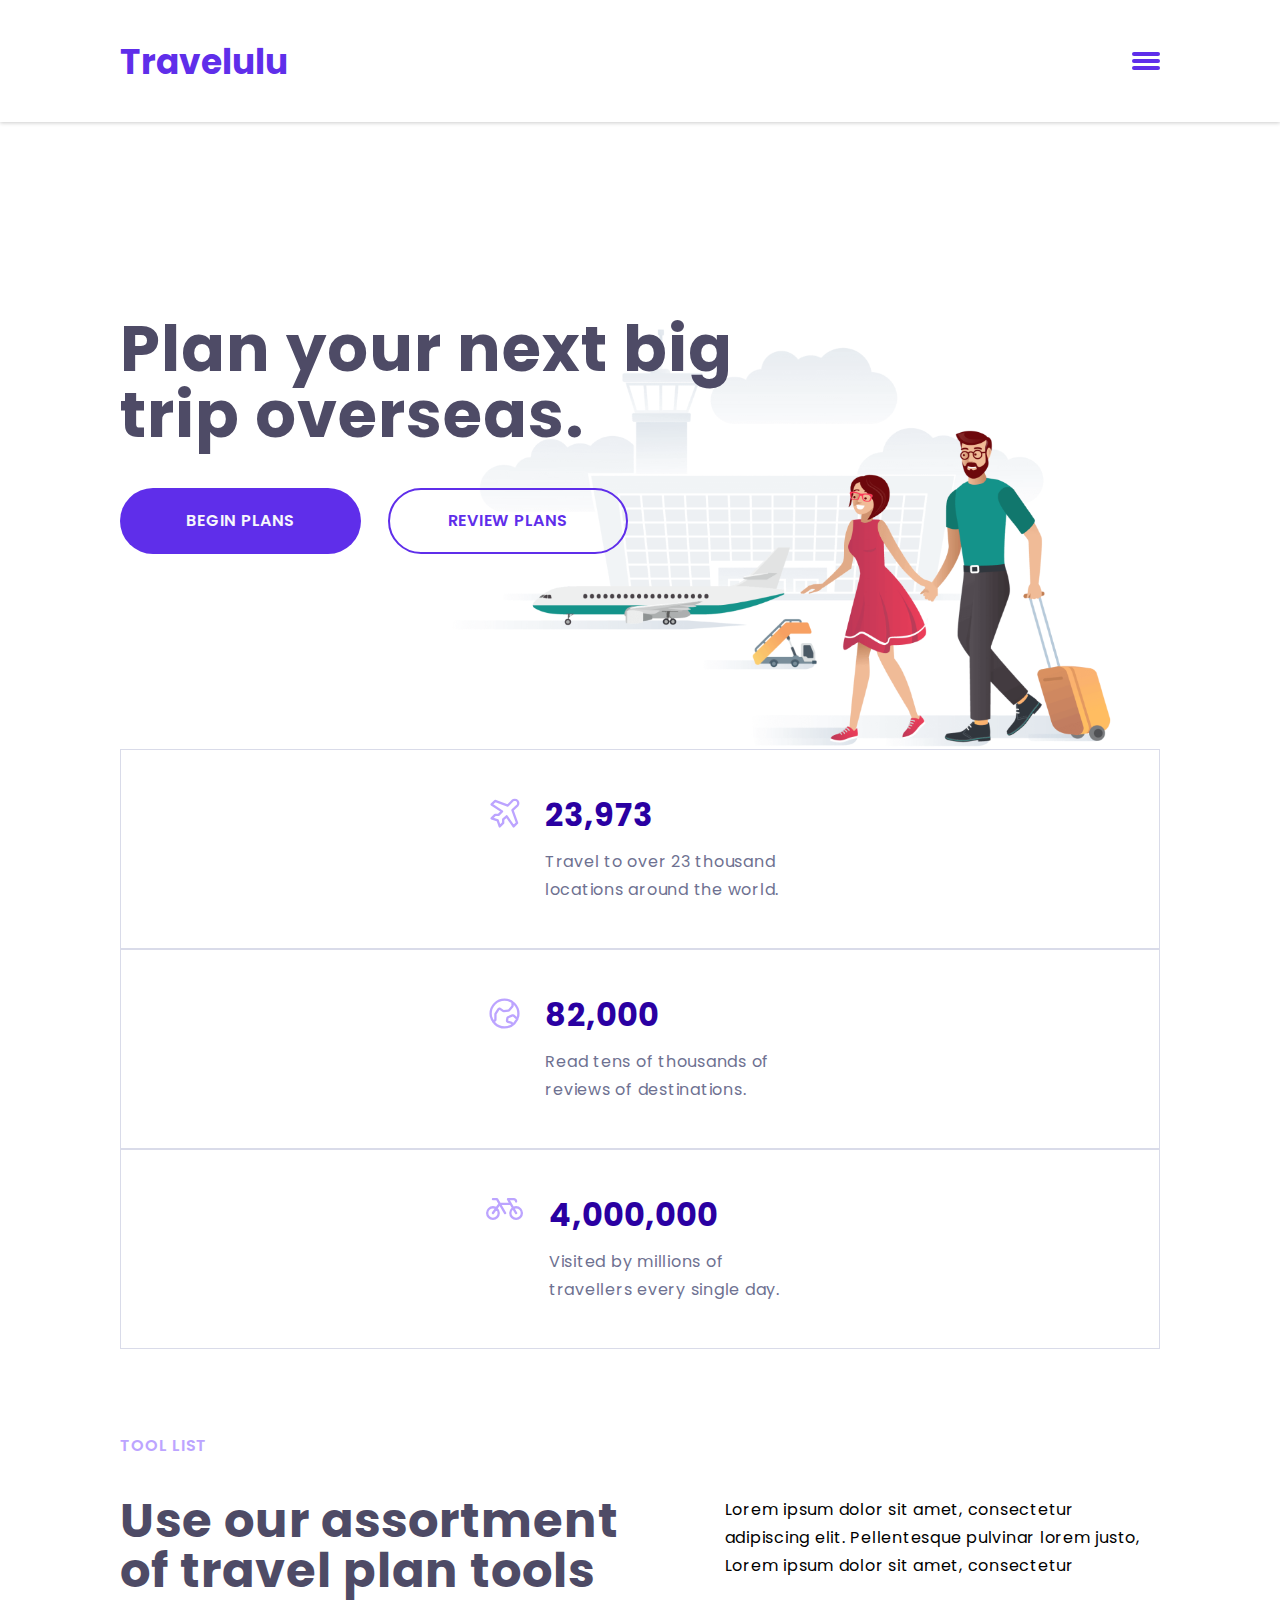
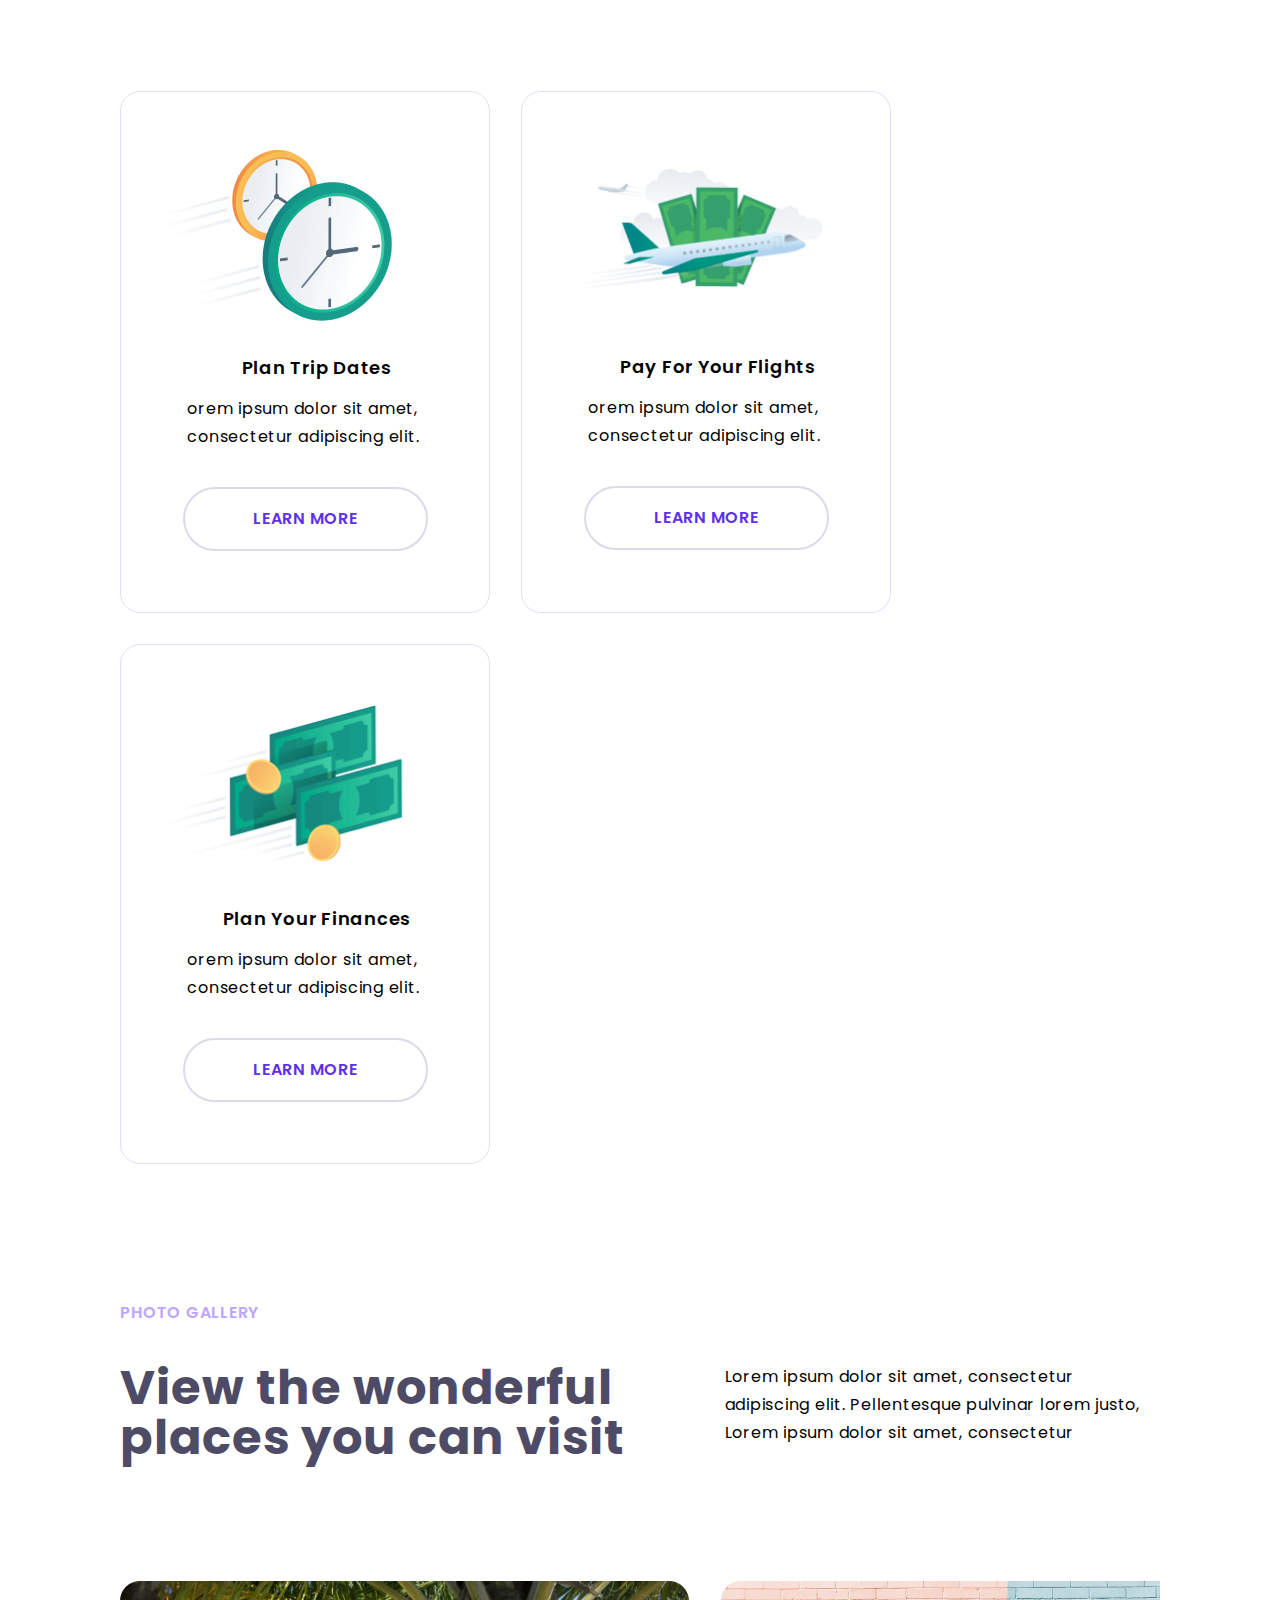
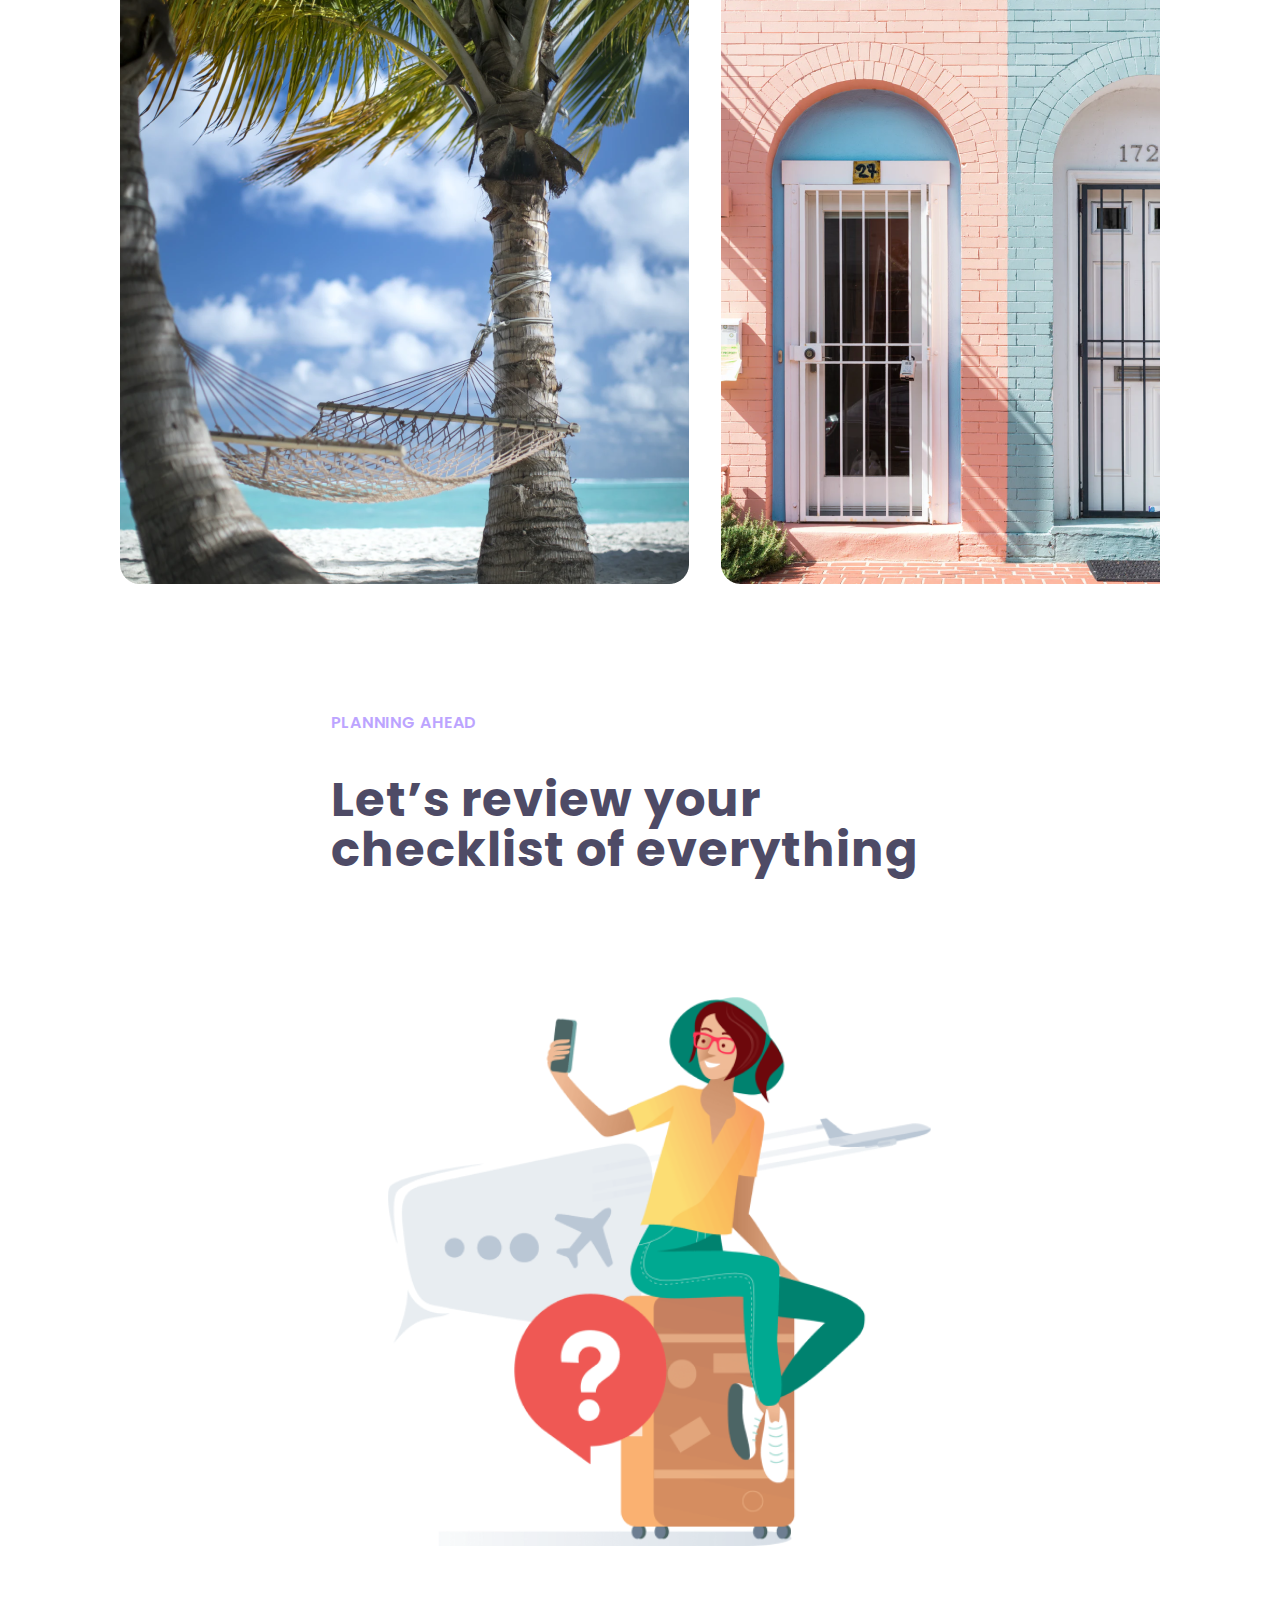
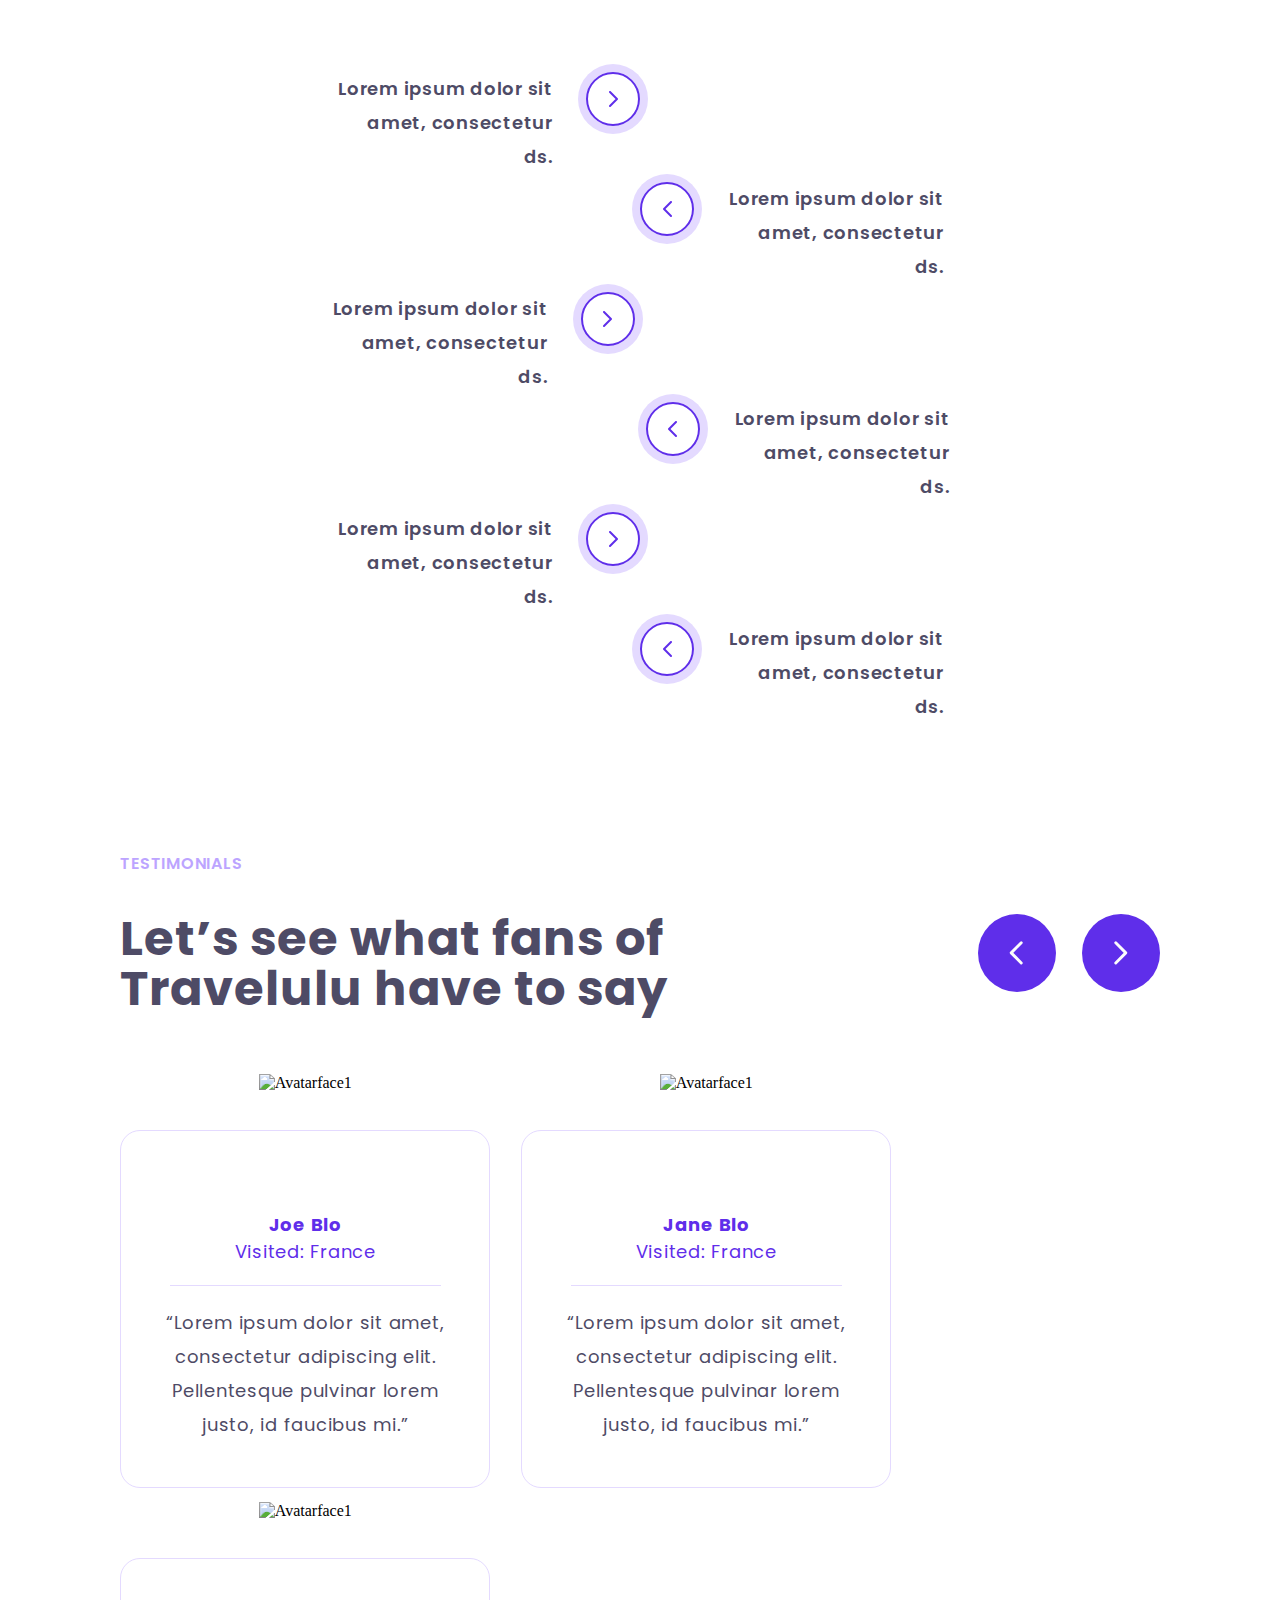
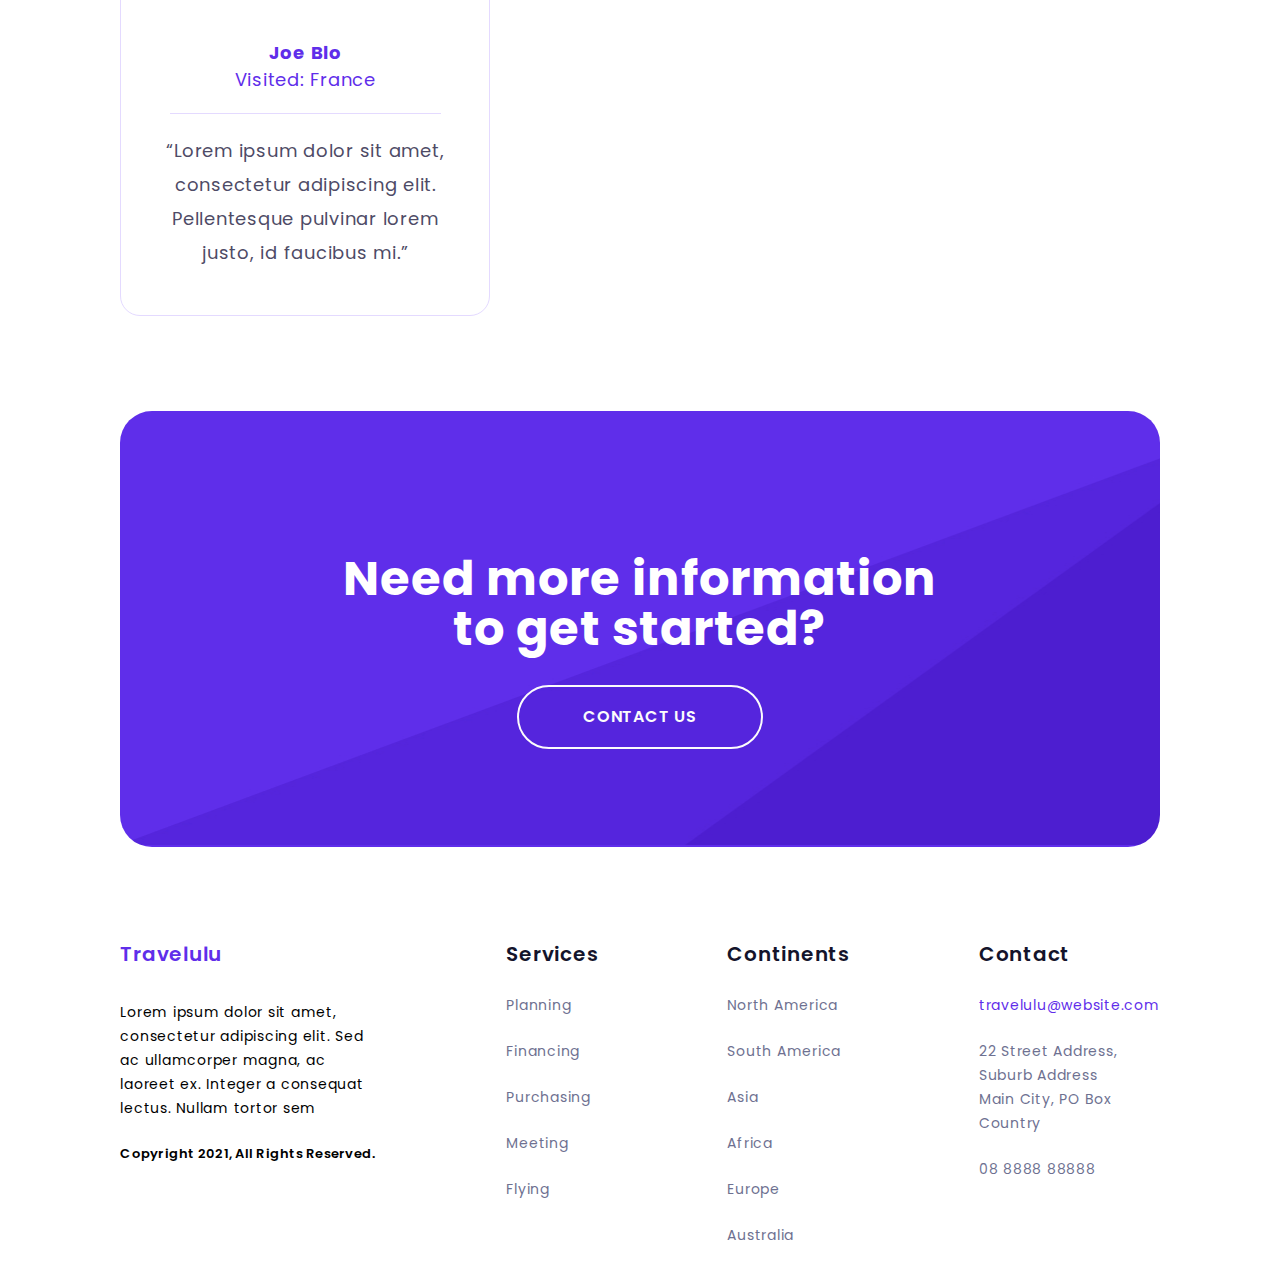
==== index.html @ ced6a770 "aask" ====
<!DOCTYPE html>
<html lang="en">
<head>
    <meta charset="UTF-8">
    <meta name="viewport" content="width=device-width, initial-scale=1.0">
    <link rel="preconnect" href="https://fonts.googleapis.com">
    <link rel="preconnect" href="https://fonts.gstatic.com" crossorigin>
    <link href="https://fonts.googleapis.com/css2?family=Poppins:wght@400;500;600;700&display=swap" rel="stylesheet">
    <link rel="stylesheet" href="css/style.css">
    <title>main page</title>
</head>
<body>
    <header>
        <div class="container">
            <nav>
                <p class="logo header-logo">Travelulu</p>
                <div class="menu">
                    <svg width="28" height="18" viewBox="0 0 28 18" fill="none" xmlns="http://www.w3.org/2000/svg">
                    <rect width="28" height="4" rx="2" fill="#5F2EEA"/>
                    <rect y="7" width="28" height="4" rx="2" fill="#5F2EEA"/>
                    <rect y="14" width="28" height="4" rx="2" fill="#5F2EEA"/>
                    </svg>
                    <ul class="menu-list">
                        <li class="menu__item"><p class="logo menu-logo">Travelulu</p>
                            <svg width="24" height="24" viewBox="0 0 24 24" fill="none" xmlns="http://www.w3.org/2000/svg">
                                <rect x="3.51465" y="0.686279" width="28" height="4" rx="2" transform="rotate(45 3.51465 0.686279)" fill="#F3EFFF"/>
                                <rect width="28" height="4" rx="2" transform="matrix(-0.707107 0.707107 0.707107 0.707107 20.4863 0.686279)" fill="#F3EFFF"/>
                            </svg>
                        </li>
                        <li class="menu__item"><a class="menu__link" href="#">Home</a></li>
                        <li class="menu__item">
                            <svg width="9" height="16" viewBox="0 0 9 16" fill="none" xmlns="http://www.w3.org/2000/svg">
                                <rect x="1.09277" width="10.8204" height="1.54577" rx="0.772885" transform="rotate(45 1.09277 0)" fill="#F3EFFF"/>
                                <rect width="10.8204" height="1.54577" rx="0.772885" transform="matrix(-0.707107 0.707107 0.707107 0.707107 7.65137 6.56958)" fill="#F3EFFF"/>
                            </svg>
                            <a class="menu__link menu__title" href="#">
                            Services
                            </a>
                            <ul class="sub-menu">
                                <li>Planning</li>
                                <li>Financing</li>
                                <li>Purchasing</li>
                                <li>Reviewing</li>
                                <li>Flying</li>
                            </ul>
                        </li>
                        <li class="menu__item">
                            <svg width="9" height="16" viewBox="0 0 9 16" fill="none" xmlns="http://www.w3.org/2000/svg">
                                <rect x="1.09277" width="10.8204" height="1.54577" rx="0.772885" transform="rotate(45 1.09277 0)" fill="#F3EFFF"/>
                                <rect width="10.8204" height="1.54577" rx="0.772885" transform="matrix(-0.707107 0.707107 0.707107 0.707107 7.65137 6.56958)" fill="#F3EFFF"/>
                            </svg>
                            <a class="menu__link" href="#">
                            Continents
                            </a>
                        </li>
                        <li class="menu__item"><a class="menu__link" href="#">Contact</a></li>
                        <li class="menu__item"><a class="menu__link" href="#">Privacy</a></li>
                    </ul>
                </div>
            </nav>    
        </div>
    </header>

    <section class="home">
        <div class="container">
            <div class="home__section">
                <h1 class="home__h1">Plan your next big trip overseas.</h1>
                <div class="button-group">
                    <button class="simple-button simple-button-dark">
                        BEGIN PLANS
                    </button>
                    <button class="simple-button simple-button-light">
                        REVIEW PLANS
                    </button>
                </div>
                <div class="home__image-bg"><img src="./images/boarding.png" alt="background"></div>
            </div>    
        </div>
        <div class="container-for-list">  
            <div class="home__list">
                <div class="home__item">
                    <svg width="30" height="30" viewBox="0 0 30 30" fill="none" xmlns="http://www.w3.org/2000/svg">
                        <path d="M27.3168 7.63287L22.4479 12.2046L27.0778 24.9369L23.6054 28.4093L16.6883 18.2844L13.1881 21.4645V24.9369L9.71564 28.4093L7.6622 22.3537L1.61328 20.307L5.08572 16.8345H8.55816L12.0306 13.3621L1.61328 6.41722L5.08572 2.94478L17.818 7.5747L22.406 2.7221L22.3075 2.80436C22.6298 2.48133 23.0126 2.225 23.4341 2.05003C23.8555 1.87505 24.3073 1.78486 24.7637 1.78461C25.22 1.78436 25.6719 1.87405 26.0935 2.04857C26.5152 2.22308 26.8983 2.47899 27.221 2.80166C27.5436 3.12433 27.7995 3.50744 27.9741 3.92908C28.1486 4.35072 28.2383 4.80263 28.238 5.25896C28.2378 5.71528 28.1476 6.16709 27.9726 6.58854C27.7976 7.00998 27.5413 7.39281 27.2183 7.71513L27.3168 7.63287Z" stroke="#BCA4FF" stroke-width="2.31496" stroke-linecap="round" stroke-linejoin="round"/>
                    </svg>
                        
                    <div class="home__item__text">
                        <h3 class="home__item__h3">23,973</h3>
                        <p class="home__item__p">Travel to over 23 thousand locations around the world.</p>
                    </div>
                </div>
                <div class="home__item">
                    <svg width="31" height="31" viewBox="0 0 31 31" fill="none" xmlns="http://www.w3.org/2000/svg">
                        <path d="M4.17346 23.5343L5.86306 22.5144C6.03278 22.4119 6.17335 22.2676 6.27128 22.0952C6.36921 21.9228 6.42122 21.7282 6.42233 21.5299L6.45168 16.3026C6.4529 16.0842 6.51589 15.8706 6.63337 15.6865L9.50429 11.1871C9.58915 11.0542 9.7003 10.9399 9.83091 10.8514C9.96152 10.763 10.1088 10.7021 10.2638 10.6726C10.4188 10.6432 10.5781 10.6457 10.7321 10.68C10.8861 10.7144 11.0314 10.7799 11.1592 10.8724L14.0031 12.9328C14.2439 13.1073 14.5427 13.1824 14.8375 13.1425L19.3922 12.5257C19.6716 12.4878 19.9276 12.3493 20.1121 12.1361L23.3179 8.43209C23.5125 8.20723 23.6131 7.91608 23.5988 7.61904L23.4298 4.10269M24.0653 26.4698L22.5126 24.914C22.3674 24.7685 22.186 24.6643 21.9871 24.6121L18.8824 23.7973C18.6068 23.725 18.3676 23.5536 18.2106 23.3159C18.0535 23.0782 17.9896 22.791 18.0311 22.5091L18.3761 20.1658C18.4052 19.968 18.4851 19.7811 18.6079 19.6234C18.7308 19.4656 18.8924 19.3423 19.077 19.2656L23.4827 17.4344C23.6862 17.3498 23.9097 17.3251 24.1267 17.3631C24.3438 17.4011 24.5455 17.5003 24.7082 17.6491L28.31 20.9433M29.4089 15.5197C29.4089 23.1908 23.1902 29.4095 15.5191 29.4095C7.84805 29.4095 1.62939 23.1908 1.62939 15.5197C1.62939 7.8486 7.84805 1.62994 15.5191 1.62994C23.1902 1.62994 29.4089 7.8486 29.4089 15.5197Z" stroke="#BCA4FF" stroke-width="2.31496" stroke-linecap="round" stroke-linejoin="round"/>
                    </svg>
                                                       
                    <div class="home__item__text">
                            <h3 class="home__item__h3">82,000</h3>
                            <p class="home__item__p">Read tens of thousands of reviews of destinations.</p>
                    </div>    
                </div>
                <div class="home__item">
                    <svg width="38" height="22" viewBox="0 0 38 22" fill="none" xmlns="http://www.w3.org/2000/svg">
                        <path d="M30.0943 3.4764C30.0943 2.86243 29.8504 2.27361 29.4163 1.83947C28.9821 1.40534 28.3933 1.16144 27.7794 1.16144H21.992L30.0943 15.0512M6.94529 1.16144H10.9965L19.0988 15.0512M24.6094 5.79138H13.6973L6.94529 15.0512M35.8815 15.0512C35.8815 18.2475 33.2904 20.8386 30.0942 20.8386C26.8979 20.8386 24.3068 18.2475 24.3068 15.0512C24.3068 11.8549 26.8979 9.2638 30.0942 9.2638C33.2904 9.2638 35.8815 11.8549 35.8815 15.0512ZM12.733 15.0512C12.733 18.2475 10.1419 20.8386 6.9456 20.8386C3.74931 20.8386 1.1582 18.2475 1.1582 15.0512C1.1582 11.8549 3.74931 9.2638 6.9456 9.2638C10.1419 9.2638 12.733 11.8549 12.733 15.0512Z" stroke="#BCA4FF" stroke-width="2.31496" stroke-linecap="round" stroke-linejoin="round"/>
                    </svg>    
                    <div class="home__item__text">
                        <h3 class="home__item__h3">4,000,000</h3>
                        <p class="home__item__p">Visited by millions of travellers every single day.</p>
                    </div>    
                </div>
            </div>
        </div> 
    </section>

    <section class="tool-list">
        <div class="container">
            <div class="tool-list__section">
                <p class="tool-list__name-section name-section">TOOL LIST</p>
                <div class="tool-list__text text">
                    <h2 class="text__h2">Use our assortment of travel plan tools</h2>
                    <p class="text__p">Lorem ipsum dolor sit amet, consectetur adipiscing elit. Pellentesque pulvinar lorem justo, Lorem ipsum dolor sit amet, consectetur </p>
                </div>
                <div class="tool-list__benefits benefits">
                    <div class="benefits__item">
                        <div class="benefits__item__photo"><img src="./images/benefits-time.png" alt="time"></div>
                        <h3 class="benefits__item__h3">Plan Trip Dates</h3>
                        <p class="benefits__item__p">orem ipsum dolor sit amet, consectetur adipiscing elit.</p>
                        <button class="benefits__item__button">LEARN MORE</button>
                    </div>
                    <div class="benefits__item">
                        <div class="benefits__item__photo"><img src="./images/benefits-Plane.png" alt="plane"></div>
                        <h3 class="benefits__item__h3">Pay For Your Flights</h3>
                        <p class="benefits__item__p">orem ipsum dolor sit amet, consectetur adipiscing elit. </p>
                        <button class="benefits__item__button">LEARN MORE</button>
                    </div>
                    <div class="benefits__item">
                        <div class="benefits__item__photo"><img src="./images/benefits-Money.png" alt="money"></div>
                        <h3 class="benefits__item__h3">Plan Your Finances</h3>
                        <p class="benefits__item__p">orem ipsum dolor sit amet, consectetur adipiscing elit. </p>
                        <button class="benefits__item__button">LEARN MORE</button>
                    </div>
                </div>
            </div>
        </div>
    </section>
    <section class="photo-gallery">
        <div class="container">
            <div class="photo-gallery__section">
                <p class="photo-gallery__name-section name-section">PHOTO GALLERY</p>
                <div class="photo-gallery__text text">
                    <h2 class="text__h2">View the wonderful places you can visit</h2>
                    <p class="text__p">Lorem ipsum dolor sit amet, consectetur adipiscing elit. Pellentesque pulvinar lorem justo, Lorem ipsum dolor sit amet, consectetur </p>
                </div>
                
                <div class="photo-gallery__photos photos">
                    <div class="photos__item"><img src="./images/photos__item1.png" alt="beach"></div>
                    <div class="photos__item"><img src="./images/photos__item2.png" alt="apartments"></div>
                    <div class="photos__item"><img src="./images/photos__item3.png" alt="pool"></div>
                </div>
            </div>
        </div>
    </section>
    
    <section class="planning-ahead">
        <div class="container">
            <div class="planning-ahead__text text">
                <p class="planning-ahead__name-section name-section">PLANNING AHEAD</p>
                <h2 class="text__h2">Let’s review your checklist of everything</h2>
            </div>
            
            <div class="planning-ahead__check-list check-list">
                <div class="planning-ahead__img"><img src="./images/checklist-image.png" alt="planning"></div>   
                <div class="check-list__item check-list__item-1">
                    <p class="check-list__item__p">Lorem ipsum dolor sit amet, consectetur ds.</p>
                    <button class="check-list__item__button">
                        <svg width="9" height="16" viewBox="0 0 9 16" fill="none" xmlns="http://www.w3.org/2000/svg">
                            <path d="M1 1L7.96317 7.96317L1 14.9263" stroke="#5F2EEA" stroke-width="2" stroke-linecap="round" stroke-linejoin="round"/>
                        </svg>
                    </button>
                </div>
                <div class="check-list__item check-list__item-2">
                    <p class="check-list__item__p">Lorem ipsum dolor sit amet, consectetur ds.</p>
                    <button class="check-list__item__button">
                        <svg width="9" height="16" viewBox="0 0 9 16" fill="none" xmlns="http://www.w3.org/2000/svg">
                            <path d="M1 1L7.96317 7.96317L1 14.9263" stroke="#5F2EEA" stroke-width="2" stroke-linecap="round" stroke-linejoin="round"/>
                        </svg>
                    </button>
                </div>
                <div class="check-list__item check-list__item-3">
                    <p class="check-list__item__p">Lorem ipsum dolor sit amet, consectetur ds.</p>
                    <button class="check-list__item__button">
                        <svg width="9" height="16" viewBox="0 0 9 16" fill="none" xmlns="http://www.w3.org/2000/svg">
                            <path d="M1 1L7.96317 7.96317L1 14.9263" stroke="#5F2EEA" stroke-width="2" stroke-linecap="round" stroke-linejoin="round"/>
                        </svg>
                    </button>
                </div>
                    
                <div class="check-list__item check-list__item-4">
                    <button class="check-list__item__button">
                        <svg width="9" height="16" viewBox="0 0 9 16" fill="none" xmlns="http://www.w3.org/2000/svg">
                            <path d="M8 1L1.03683 7.96317L8 14.9263" stroke="#5F2EEA" stroke-width="2" stroke-linecap="round" stroke-linejoin="round"/>
                        </svg>
                    </button>
                    <p class="check-list__item__p">Lorem ipsum dolor sit amet, consectetur ds.</p>
                </div>
                <div class="check-list__item check-list__item-5">
                    <button class="check-list__item__button">
                        <svg width="9" height="16" viewBox="0 0 9 16" fill="none" xmlns="http://www.w3.org/2000/svg">
                            <path d="M8 1L1.03683 7.96317L8 14.9263" stroke="#5F2EEA" stroke-width="2" stroke-linecap="round" stroke-linejoin="round"/>
                        </svg>
                    </button>
                    <p class="check-list__item__p">Lorem ipsum dolor sit amet, consectetur ds.</p>
                </div>
                <div class="check-list__item check-list__item-6">
                    <button class="check-list__item__button">
                        <svg width="9" height="16" viewBox="0 0 9 16" fill="none" xmlns="http://www.w3.org/2000/svg">
                            <path d="M8 1L1.03683 7.96317L8 14.9263" stroke="#5F2EEA" stroke-width="2" stroke-linecap="round" stroke-linejoin="round"/>
                        </svg>
                    </button>
                    <p class="check-list__item__p">Lorem ipsum dolor sit amet, consectetur ds.</p>
                </div>     
            </div>
        </div>
    </section>
  <section class="testimonials">
    <div class="container">
        <div class="testimonials__section">
            <div class="testimonials__name-section name-section">TESTIMONIALS</div>
            <div class="testimonials__text text">
                <h2 class="text__h2">Let’s see what fans of Travelulu have to say</h2>
                <div class="testimonials__text__button-group">
                    <button class="testimonials__text__button">
                        <svg width="36" height="36" viewBox="0 0 36 36" fill="none" xmlns="http://www.w3.org/2000/svg">
                            <path d="M22.2461 7.83105L12.2083 17.8689L22.2461 27.9067" stroke="#FCFCFC" stroke-width="2.88311" stroke-linecap="round" stroke-linejoin="round"/>
                            </svg>
                    </button>
                    <button class="testimonials__text__button">
                        <svg width="14" height="24" viewBox="0 0 14 24" fill="none" xmlns="http://www.w3.org/2000/svg">
                            <path d="M1.75391 1.83105L11.7917 11.8689L1.75391 21.9067" stroke="#FCFCFC" stroke-width="2.88311" stroke-linecap="round" stroke-linejoin="round"/>
                            </svg>
                    </button>
                </div>
            </div>
            <div class="testimonials__benefits benefits">
                <div class="benefits__item">
                    <div class="benefits__item__photo"><img src=".images/Testimonials-Avatarface1.png" alt="Avatarface1"></div>
                    <h3 class="benefits__item__h3"><b>Joe Blo</b>
                        Visited: France
                    </h3>
                    <svg width="271" height="1" viewBox="0 0 271 1" fill="none" xmlns="http://www.w3.org/2000/svg">
                        <line y1="0.5" x2="271" y2="0.5" stroke="#E4DAFF"/>
                    </svg>
                    <p class="benefits__item__p">“Lorem ipsum dolor sit amet, consectetur adipiscing elit. Pellentesque pulvinar lorem justo, id faucibus mi.”</p>
                </div>
                <div class="benefits__item">
                    <div class="benefits__item__photo"><img src=".images/Testimonials-Avatarface2.png" alt="Avatarface1"></div>
                    <h3 class="benefits__item__h3"><b>Jane Blo</b>
                        Visited: France
                    </h3>
                    <svg width="271" height="1" viewBox="0 0 271 1" fill="none" xmlns="http://www.w3.org/2000/svg">
                        <line y1="0.5" x2="271" y2="0.5" stroke="#E4DAFF"/>
                    </svg>
                    <p class="benefits__item__p">“Lorem ipsum dolor sit amet, consectetur adipiscing elit. Pellentesque pulvinar lorem justo, id faucibus mi.”</p>
                </div>
                <div class="benefits__item">
                    <div class="benefits__item__photo"><img src=".images/Testimonials-Avatarface3.png" alt="Avatarface1"></div>
                    <h3 class="benefits__item__h3"><b>Joe Blo</b>
                        Visited: France
                    </h3>
                    <svg width="271" height="1" viewBox="0 0 271 1" fill="none" xmlns="http://www.w3.org/2000/svg">
                        <line y1="0.5" x2="271" y2="0.5" stroke="#E4DAFF"/>
                    </svg>
                    <p class="benefits__item__p">“Lorem ipsum dolor sit amet, consectetur adipiscing elit. Pellentesque pulvinar lorem justo, id faucibus mi.”</p>
                </div>
           </div>
        </div>
    </div>
  </section>
  <section class="contact-box">
    <div class="container">
        <div class="contact-box__section">
            <h1 class="contact-box__h1"><a href="../index.html/error.html" target="_blank" rel="noopener noreferrer">Need more information to get started?</a></h1>
            <button class="simple-button simple-button-white">
            CONTACT US
            </button>
        </div>
    </div>
  </section>
  <footer>
    <div class="container">
        <nav>
            <ul class="footer-list privacy-list">
                <li class="footer-list__item">
                    <p class="logo footer-logo">Travelulu</p>
                </li>
                <li class="footer-list__item">Lorem ipsum dolor sit amet, consectetur adipiscing elit. Sed ac ullamcorper magna, ac laoreet ex. Integer a consequat lectus. Nullam tortor sem</li>
                <li class="footer-list__item">Copyright 2021, All Rights Reserved.</li>
            </ul>
            <ul class="footer-list">
                <li class="footer-list__item">Services</li>
                <li class="footer-list__item">Planning</li>
                <li class="footer-list__item">Financing</li>
                <li class="footer-list__item">Purchasing</li>
                <li class="footer-list__item">Meeting</li>
                <li class="footer-list__item">Flying</li>
            </ul>
            <ul class="footer-list">
                <li class="footer-list__item">Continents</li>
                <li class="footer-list__item"> North America</li>
                <li class="footer-list__item">South America</li>
                <li class="footer-list__item">Asia</li>
                <li class="footer-list__item">Africa</li>
                <li class="footer-list__item">Europe</li>
                <li class="footer-list__item">Australia</li>
            </ul>
            <ul class="footer-list contact-list">
                <li class="footer-list__item">Contact</li>
                <li class="footer-list__item"><a class="footer-list__link" href="#">travelulu@website.com</a></li>
                <li class="footer-list__item">22 Street Address,
                    Suburb Address
                    Main City, PO Box
                    Country</li>
                <li class="footer-list__item"><a class="footer-list__link" href="#">08 8888 88888</a></li>
            </ul>
        </nav>   
    </div>
  </footer> 
</body>
</html>
---- css/style.css ----
*{
    margin: 0;
    padding: 0;
}
.container{
    max-width: 81.2%;
    margin: 0 auto;
}
ul{
    list-style: none;
}
a{
    text-decoration: none;
    color: inherit;
}

header{
    padding: 35px 0px 32px;
    box-shadow: 0 1px 4px rgba(0, 0, 0, 0.2); 
}
nav{
    display: flex;
}
header nav{
    justify-content: space-between;
    align-items: center;
}
.logo{
    font-family: Poppins;
    font-style: normal;
    font-weight: 700;
    font-size: 2.14844rem;
    line-height: 3.4375rem;
    color: #5F2EEA;
}
.menu-logo{
    color: #FCFCFC;
    margin: 0 176px 0 45px;
}
.menu-list{ 
    display: none;
    z-index: 2;
    position: sticky;
    top: 30px;
    right: 20px;
    background-color: #2A00A2;
    color:  #F3EFFF;
}
.menu:hover .menu-list{
    display: block;
}
.menu__item{
    padding: 29px 269px 29px 95px;
}
.menu__item:first-child{
    display: flex;
    align-items: center;
    padding: 34px 0 26px;
    box-shadow: 0 0px 2px #BCA4FF;
}
.menu__item:hover{
    background-color: #5F2EEA;
}
.menu__link {
    color:  #F3EFFF;
    font-family: Poppins;
    font-size: 1.25rem;
    font-style: normal;
    font-weight: 600;
    line-height: 2rem; /* 160% */
    letter-spacing: 0.04688rem;
}
.menu__item:nth-child(3) ,.menu__item:nth-child(4){
    padding-left: 57px;
    position: relative;
    
}
.menu__item:nth-child(3) svg,.menu__item:nth-child(4) svg{
    margin-right:27px;
}
.sub-menu {
    margin-left: 39px;
    max-height: 0;
    overflow: hidden;
    transition: max-height 0.3s ease;
    background-color: #5F2EEA;
}
.menu__title:hover + .sub-menu {
    max-height: 431px;
}
.sub-menu li{
    margin:0 0 38px 0 ;
    color: #EFF0F6;
    font-family: Poppins;
    font-size: 1rem;
    font-style: normal;
    font-weight: 400;
    line-height: 1.75rem;
    letter-spacing: 0.04688rem;
}
.sub-menu li:first-child{
    margin-top:36px;
}
.home{
    overflow: hidden;
    position: relative;
    padding: 194px 0px 83px;
}
.home__section{
    display: flex;
    flex-direction: column;
    row-gap: 40px;
}
.home__image-bg{
    position: absolute;
    left: 31.5%;
    top: 1.5%;
}
.home__h1{
    z-index: 1;
    max-width: 700px;
    color: #4E4B66;
    font-family: Poppins;
    font-size: 4rem;
    font-style: normal;
    font-weight: 700;
    line-height: 4.125rem; /* 103.125% */
    letter-spacing: 0.0625rem;
}
.button-group{
    display: flex;
    flex-wrap: wrap;
    gap: 27px;
    padding-bottom: 195px;
}
button{
    border: none;
    font-family: Poppins;
    font-size: 1rem;
    font-style: normal;
    font-weight: 600;
    line-height: 1.75rem; /* 175% */
    letter-spacing: 0.04688rem;
}
.simple-button{
    padding: 17px 66px;
    border-radius: 40px;
    flex-shrink: 0;
}
.simple-button-dark{
    background-color: #5F2EEA;
    color: #F7F7FC;
}
.simple-button-light{
    padding: 17px 58px;
    background-color: transparent;
    border: 2px solid #5F2EEA;
    color: #5F2EEA;
}

.home__list{
    display: grid;
    grid-template-columns: 484px 474px 484px; 
    grid-template-rows: 200px;
}

.home__item{
    border: 1px solid #D9DBE9;
    padding: 48px 0px 0;
    display: flex;
    column-gap: 25px;
}
.home__item:first-child{
    padding-left: 134px;
}
.home__item:nth-child(2){
    padding-left:90px;
}
.home__item:last-child{
    padding-left: 63px;
}

.home__item__text{
    display: flex;
    flex-direction: column;
    row-gap: 16px;
}
.home__item__h3{
    display: flex;
    align-items: center;
    
    color: #2A00A2;
    font-family: Poppins;
    font-size: 2rem;
    font-style: normal;
    font-weight: 700;
    line-height: 2.125rem; /* 106.25% */
    letter-spacing: 0.0625rem;
}
.home__item__p{
    max-width: 245px;
    color:#6E7191;
    font-family: Poppins;
    font-size: 1rem;
    font-style: normal;
    font-weight: 400;
    line-height: 1.75rem; /* 175% */
    letter-spacing: 0.04688rem;
}
.tool-list{
    padding:0 0px 135px ;
    display: flex;
    flex-wrap: wrap;
    justify-content: center;
    
}
.tool-list__section{
    display: flex;
    flex-direction: column;
}
.name-section{
    padding-bottom: 36px;
    color:  #BCA4FF;
    font-family: Poppins;
    font-size: 1rem;
    font-style: normal;
    font-weight: 600;
    line-height: 1.75rem; /* 175% */
    letter-spacing: 0.04688rem;
    text-transform: uppercase;
}

.text{
    display: flex;
    justify-content: space-between;
    flex-wrap: wrap;
    row-gap: 38px;
}
.tool-list__text{
    padding-bottom: 95px;
}
.text__h2{
    max-width: 515px;
    color:  #4E4B66;
    font-family: Poppins;
    font-size: 3rem;
    font-style: normal;
    font-weight: 700;
    line-height: 3.125rem; /* 104.167% */
    letter-spacing: 0.0625rem;
}
.text__p{
    max-width: 435px;
    color: #000;
    font-family: Poppins;
    font-size: 1rem;
    font-style: normal;
    font-weight: 400;
    line-height: 1.75rem; /* 175% */
    letter-spacing: 0.04688rem;
}
.benefits{
    display: flex;
    gap: 31px;
}
.benefits__item{
    display: flex;
    flex-direction: column;
    align-items: center;
    border-radius: 20px;
    border: 1px solid #E4DAFF;
}
.tool-list__benefits .benefits__item{
    padding: 53px 32.5px 61px;
}
.tool-list__benefits .benefits__item__photo{
    max-width: 303px;
    padding-bottom: 22px;
}
.benefits__item__photo img{
    width: 100%;
}
.tool-list__benefits .benefits__item__h3{
    padding-bottom: 10px;
    margin-left: 23px;
    color: #000;
    font-family: Poppins;
    font-size: 1.125rem;
    font-style: normal;
    font-weight: 600;
    line-height: 2.125rem; /* 188.889% */
    letter-spacing: 0.04688rem;
}
.benefits__item__p{
    font-family: Poppins;
    font-size: 16px;
    font-style: normal;
    font-weight: 400;
    line-height: 28px; /* 175% */
    letter-spacing: 0.75px;
}
.tool-list__benefits .benefits__item__p{
    max-width: 245px;
    margin-left: 9px;
    padding-bottom: 36px;
    color: #000;
}
.benefits__item__button{
    background-color: transparent;
    border: 2px solid #D9DBE9;
    padding: 16px 68px;
    color:  #5F2EEA;
    border-radius: 40px;
}
.photo-gallery{
    padding:0 0px 121px;
    display: flex;
    flex-wrap: wrap;
    justify-content: center;
}
.photo-gallery__section{
    display: flex;
    flex-direction: column;
}
.photo-gallery__text{
    padding-bottom: 118px;
}
.photo-gallery__photos{
    display: flex;
    column-gap: 32px;
    overflow: hidden;
}
.photo-gallery__photos > .photos__item{
    border-radius: 20px;
    border: none;
    max-width: 100%;
}
.photos__item img{
    width: 569px;
}
.planning-ahead{
    padding:0 0px 126px ;
    display: flex;
    flex-wrap: wrap;
    justify-content: center;
}

.planning-ahead__text{
    flex-direction: column;
    align-items: center;
    padding-bottom: 122px;
}
.planning-ahead__name-section {
    padding: 0;
}
.planning-ahead__text>.text__h2{
    max-width: 619px;
    text-align: center;
}
.check-list__item__button{
    display: flex;
    align-items: center;
    justify-content: center;
    width: 54px;
    height: 54px;
    border-radius: 100%;
    border: 2px solid #5F2EEA;
    background-color: transparent;
    color: #5F2EEA;
    box-shadow: 0 0 0px 8px #E4DAFF;
    
}

.planning-ahead__check-list {
  display: grid;
  grid-template-columns:350px 474px 349px;
  grid-template-rows: 182px 175px 155px;
  grid-template-areas: 'item1 image item4'
  'item2 image item5'
  'item3 image item6';
}
.planning-ahead__img{
    max-width: 506px;
    grid-area: image;
}
.planning-ahead__img img{
    width: 108%;
}
.check-list__item-1{
    grid-area: item1;
}
.check-list__item-2{
    grid-area: item2;
}
.check-list__item-3{
    grid-area: item3;
}
.check-list__item-4{
    grid-area: item4;
}
.check-list__item-5{
    grid-area: item5;
}
.check-list__item-6{
    grid-area: item6;
}
.check-list__item-1, .check-list__item-3, .check-list__item-5{
    justify-content: end;
}

.check-list__item{
    display: flex;
    flex-wrap: wrap;
    gap: 33px;
}

.check-list__item__p{
    max-width: 217px;
    color: #4E4B66;
    text-align: right;
    font-family: Poppins;
    font-size: 1.125rem;
    font-style: normal;
    font-weight: 600;
    line-height: 2.125rem; /* 188.889% */
    letter-spacing: 0.04688rem;
}
.testimonials__section{
    display: flex;
    flex-direction: column;
    padding-bottom: 95px;
}
.testimonials__text{
    padding-bottom: 116px;
}
.testimonials__text .text__h2{
    max-width: 577px;
}
.testimonials__text__button-group{
    display: flex;
    column-gap: 26.31px;
}
.testimonials__text__button{
    display: flex;
    justify-content: center;
    align-items: center;
    background-color: #5F2EEA;
    width: 77.84px;
    height: 77.84px;
    border-radius: 100%;
}
.testimonials__benefits .benefits__item{
    position: relative;
    row-gap: 20px;
    padding: 80px 32.5px 45px;
}
.testimonials__benefits .benefits__item__photo{
    position: absolute;
    top: -16%;
}
.testimonials__benefits .benefits__item__h3{
    max-width: 142px;
    text-align: center;
    color: #5F2EEA;
    font-feature-settings: 'clig' off, 'liga' off;
    font-family: Poppins;
    font-size: 1.125rem;
    font-style: normal;
    font-weight: 400;
    line-height: 1.6875rem;
    letter-spacing: 0.04688rem;
}

.testimonials__benefits .benefits__item__p{
    max-width: 303px;
    color: #4E4B66;
    text-align: center;
    font-family: Poppins;
    font-size: 1.125rem;
    font-style: normal;
    font-weight: 400;
    line-height: 2.125rem; /* 188.889% */
    letter-spacing: 0.04688rem;
}
.contact-box__section{
    background-image: url(../images/bgcontactbox.jpg);
    background-color: #2A00A2;
    background-repeat: no-repeat;
    background-size: cover;
    padding: 143px 0 98px;
    margin-bottom: 91px;
    border-radius: 32px;
    display: flex;
    flex-direction: column;
    align-items: center;
}
.contact-box__h1{
    max-width: 605px;
    padding-bottom: 31px;
    color: #FFF;
    text-align: center;
    font-family: Poppins;
    font-size: 3rem;
    font-style: normal;
    font-weight: 700;
    line-height: 3.125rem; /* 104.167% */
    letter-spacing: 0.0625rem;
}
.simple-button-white{
    padding: 16px 64px;
    background-color: transparent;
    border: 2px solid #FCFCFC;
    color:#FCFCFC; 
}
.simple-button-white:hover{
    box-shadow: 0 0 0px 8px #E4DAFF;
}

.footer-logo{
    font-size: 1.25rem;
    font-weight: 600;
    line-height: 2rem; /* 160% */
    letter-spacing: 0.04688rem;
}
.footer-list{
    color:  #6E7191;
    font-family: Poppins;
    font-size: 0.875rem;
    font-style: normal;
    font-weight: 400;
    line-height: 1.5rem; /* 171.429% */
    letter-spacing: 0.04688rem;
}
.footer-list:nth-child(2){
    margin-right: 154px;
}
.footer-list:nth-child(3){
    margin-right: 151px;
}

.footer-list__item{
    margin-bottom: 22px;
}
.footer-list__item:first-child{
    margin-bottom: 23px;
    color:  #14142B;
    font-size: 1.25rem;
    font-weight: 600;
    line-height: 2rem; /* 160% */
}
.privacy-list{
    margin-right: 209px;
}
.privacy-list li:first-child{
    margin-bottom: 30px;
}
.privacy-list li:nth-child(2){
    margin-bottom: 23px;
    max-width: 257px;
    color: #000;
}
.privacy-list li:nth-child(3){
    color: #000;
    font-size: 0.8125rem;
    font-weight: 600;
    line-height: 1.375rem; /* 169.231% */
    letter-spacing: 0.01563rem;
}
.contact-list li:nth-child(2){
    color:#5F2EEA;
}
.contact-list li:nth-child(3){
    max-width: 145px;
}
@media (max-width: 1350px){
    .home__section{
        background-image: url(../images/boarding.png);
        background-repeat: no-repeat;
        background-size: 70%;
        background-position: bottom right;
    }
    .home__image-bg{
        display: none;
    }
    .container-for-list{
        max-width: 81.2%;
        margin: 0 auto;
    }
    .home__list{
        grid-template-rows: repeat(3,200px);
        grid-template-columns: 1fr;
    }
    .home__item:first-child,.home__item:last-child,.home__item:nth-child(2){    padding: 48px 0 0 0;
        justify-content: center}
    .benefits{
        flex-wrap: wrap;
    }
    .planning-ahead__text{
        align-items: flex-start;
    } 
    .planning-ahead__text>.text__h2{
        text-align: start;
    }
    
    .planning-ahead__check-list{
        grid-template-columns: 1fr 1fr;
        grid-template-rows: auto repeat(5,110px);
        grid-template-areas: 'image image'
        'item1 .'
        '. item4'
        'item2 .'
        '. item5'
        'item3 .'
        '. item6';
    } 
    .planning-ahead__img{
        justify-self: center;
        margin-bottom: 122px;
    }  
    .testimonials__benefits{
        row-gap: 70px;
    }
    .footer-list:nth-child(2),.footer-list:nth-child(3),.privacy-list{
        margin: 0;
    }
    footer nav {
        justify-content: space-between;
    }
}
@media (max-width: 949px){
    .benefits{
        justify-content: center;
    }
}
@media (max-width: 900px){
    .footer-list:nth-child(2),.footer-list:nth-child(3){
        display: none;
    }
    footer nav{
        flex-direction: column;
        align-items: center;
    }
    .footer-list__item{
        text-align: center;
    }
    .contact-list li:nth-child(3) {
        max-width: 301px;
    }
    .privacy-list{
        margin-bottom: 71px;
    }
    
}
@media (max-width: 768px){
    .home {
        
        padding: 31px 0 43px;
    }
    .home__section{
        background-position: top center;
        background-size: 100%;
    }
    .home__h1{
        margin-top: 388px;
    }
    .button-group{
    padding-bottom: 87px;
    }
    .photos__item img{
        width: 400px;
    }
    .simple-button{
        flex-grow: 1;
    }
    .planning-ahead__check-list{
        grid-template-columns: 1fr;
        grid-template-rows: auto repeat(5,110px);
        grid-template-areas: 'image'
        'item1'
        'item4'
        'item2'
        'item5'
        'item3'
        'item6';
    } 
    .check-list__item-1, .check-list__item-2, .check-list__item-3 {
        justify-content:start;
    }
    .check-list__item-4, .check-list__item-5, .check-list__item-6 {
        justify-content:end;
    }
    .planning-ahead__img{
        display: flex;
        justify-content: center;
    }
    .planning-ahead__img img{
        width: 80%;
    }
    .contact-box__h1{
        max-width: 595px;
    }
}
@media (max-width: 610px){
    .contact-box__h1 {
        max-width: 455px;
    }
}
@media (max-width: 576px){
    .testimonials__text__button-group{
        display: none;
    }
    .photos__item img {
        width: 343px;
    }
    .tool-list__text{
        padding-bottom: 60px;
    }
}
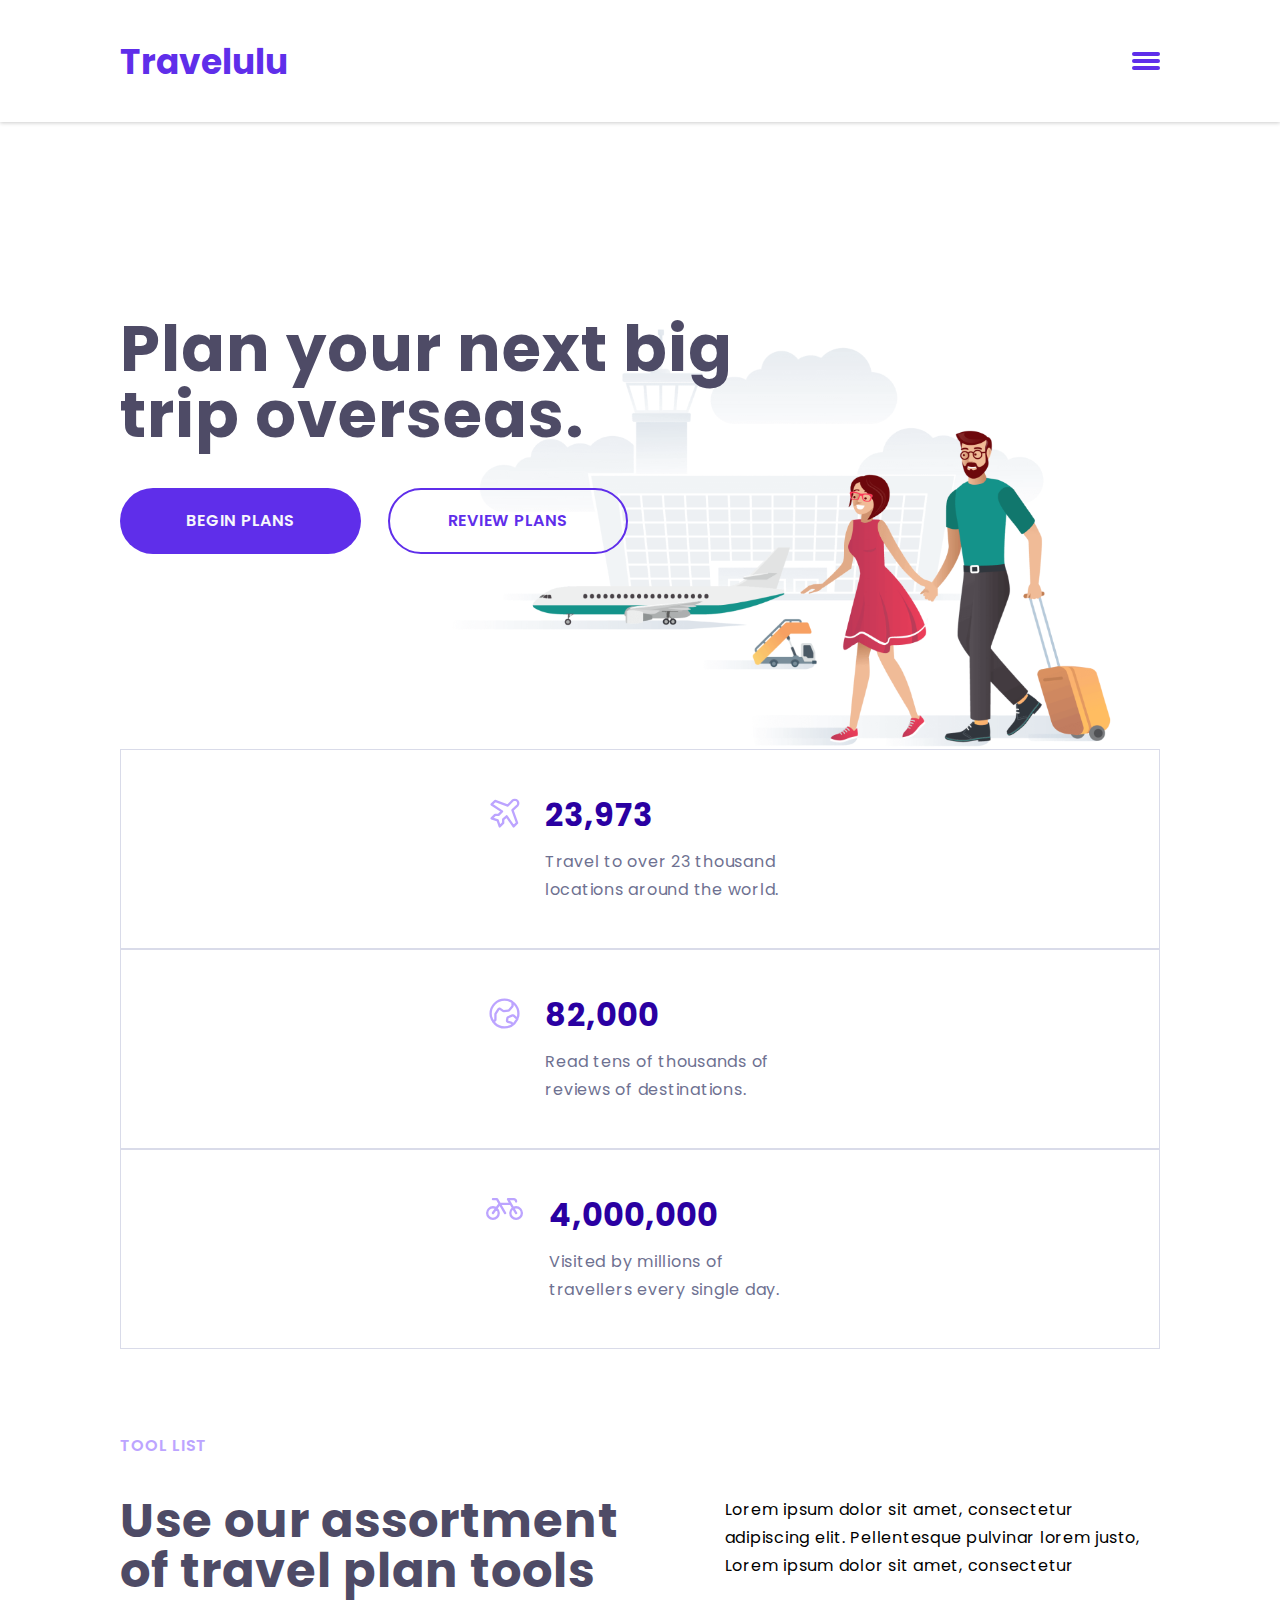
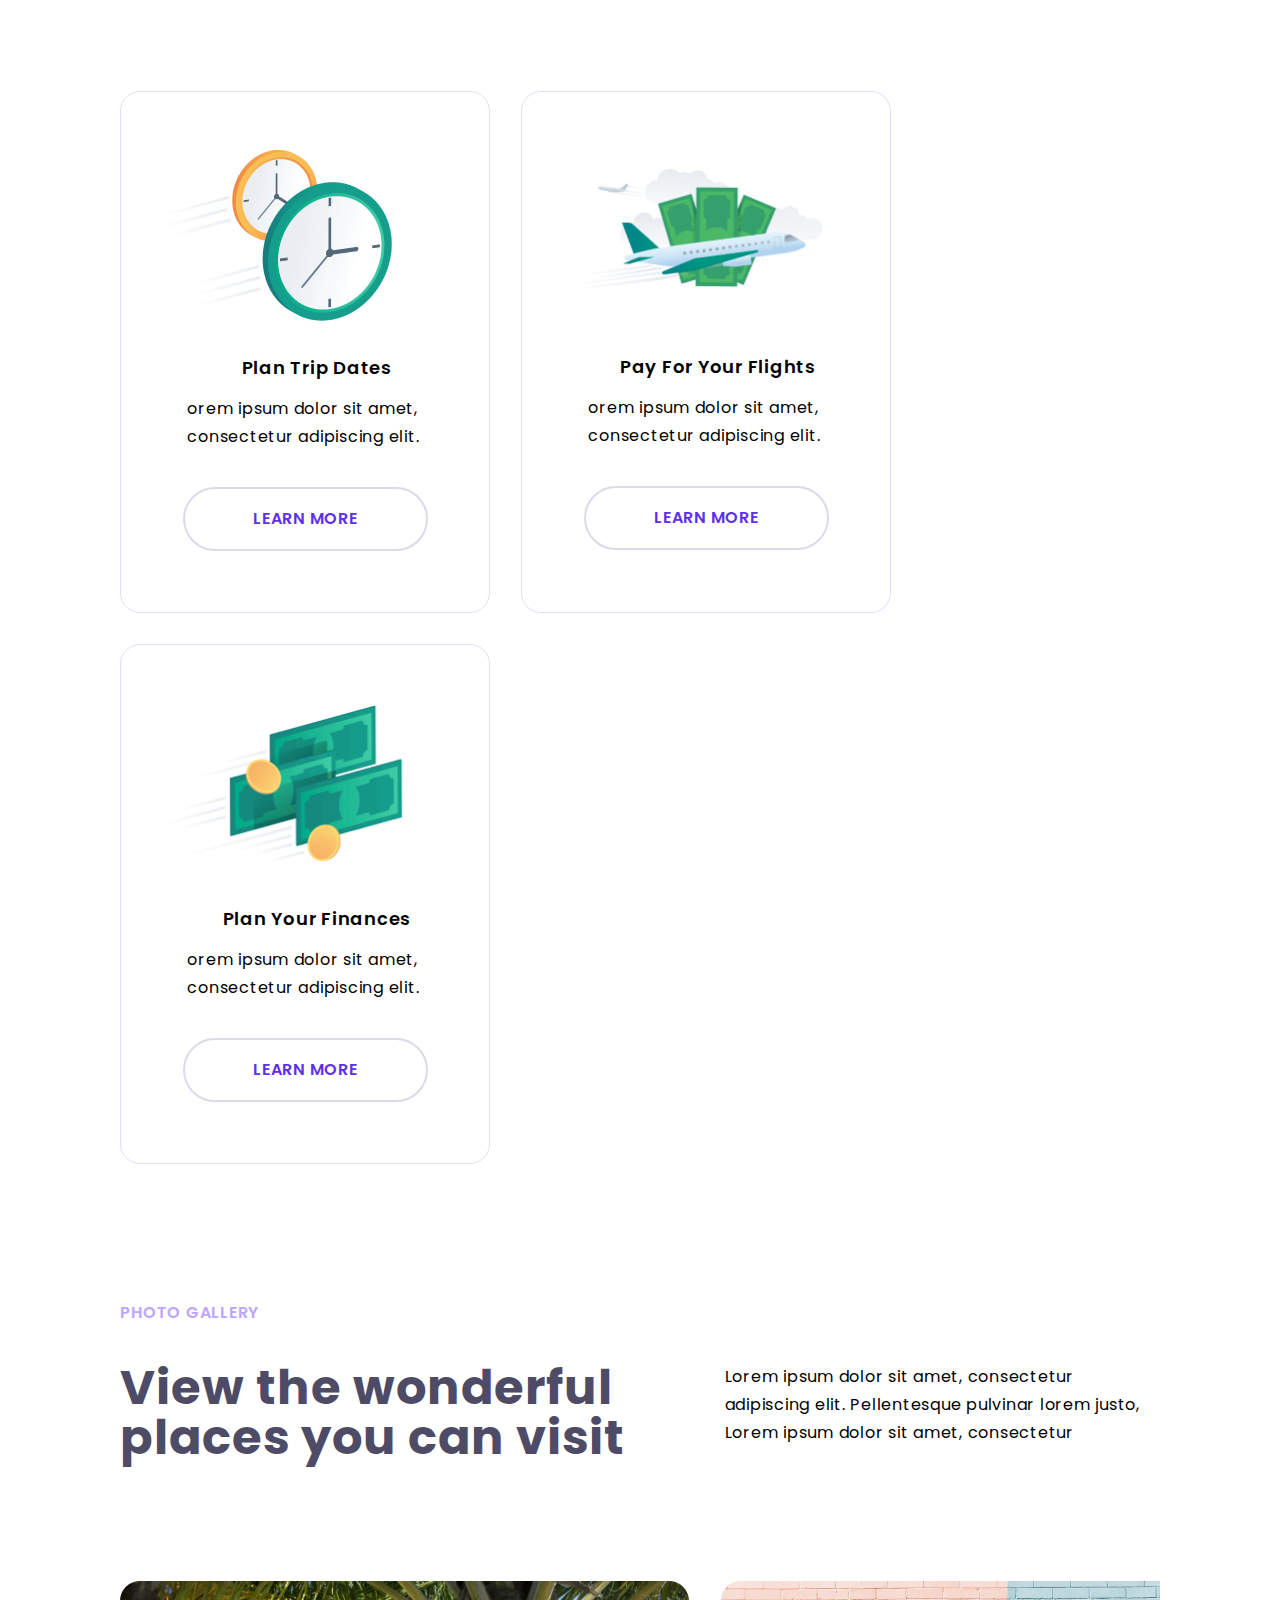
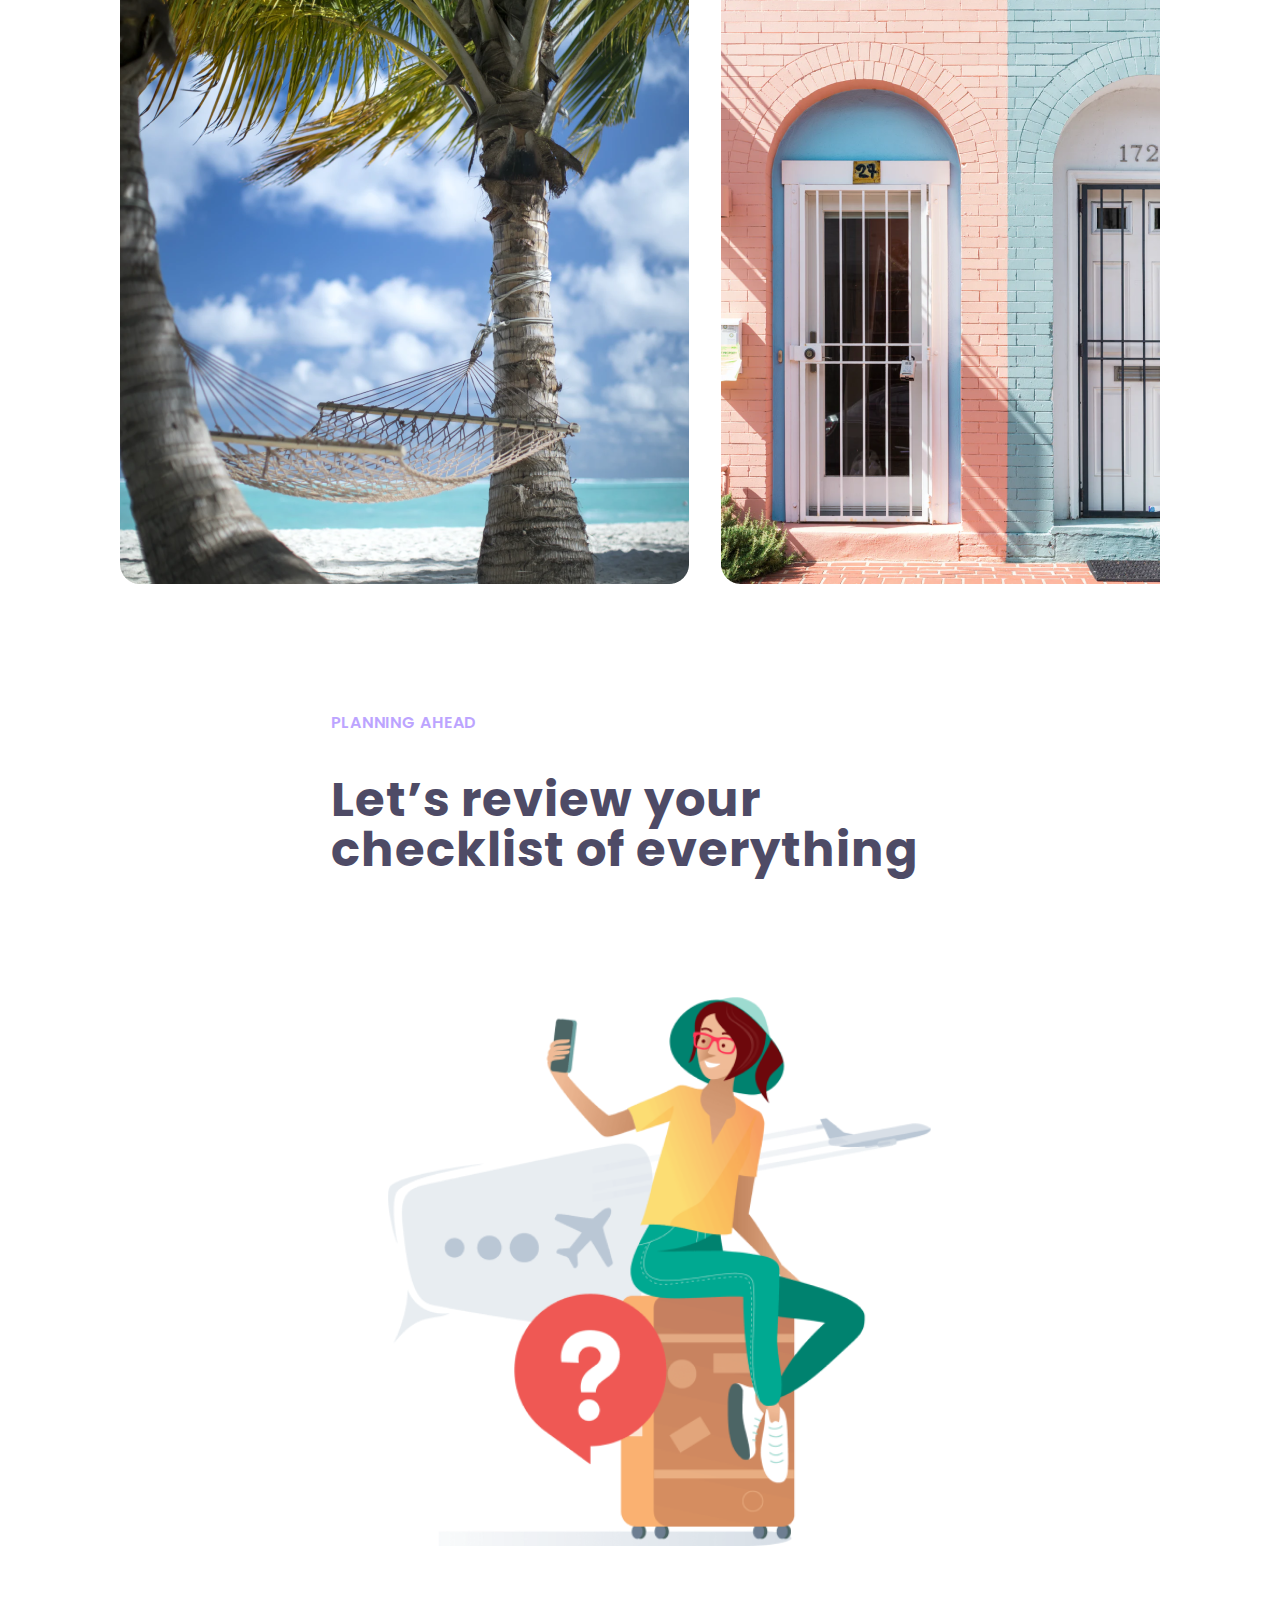
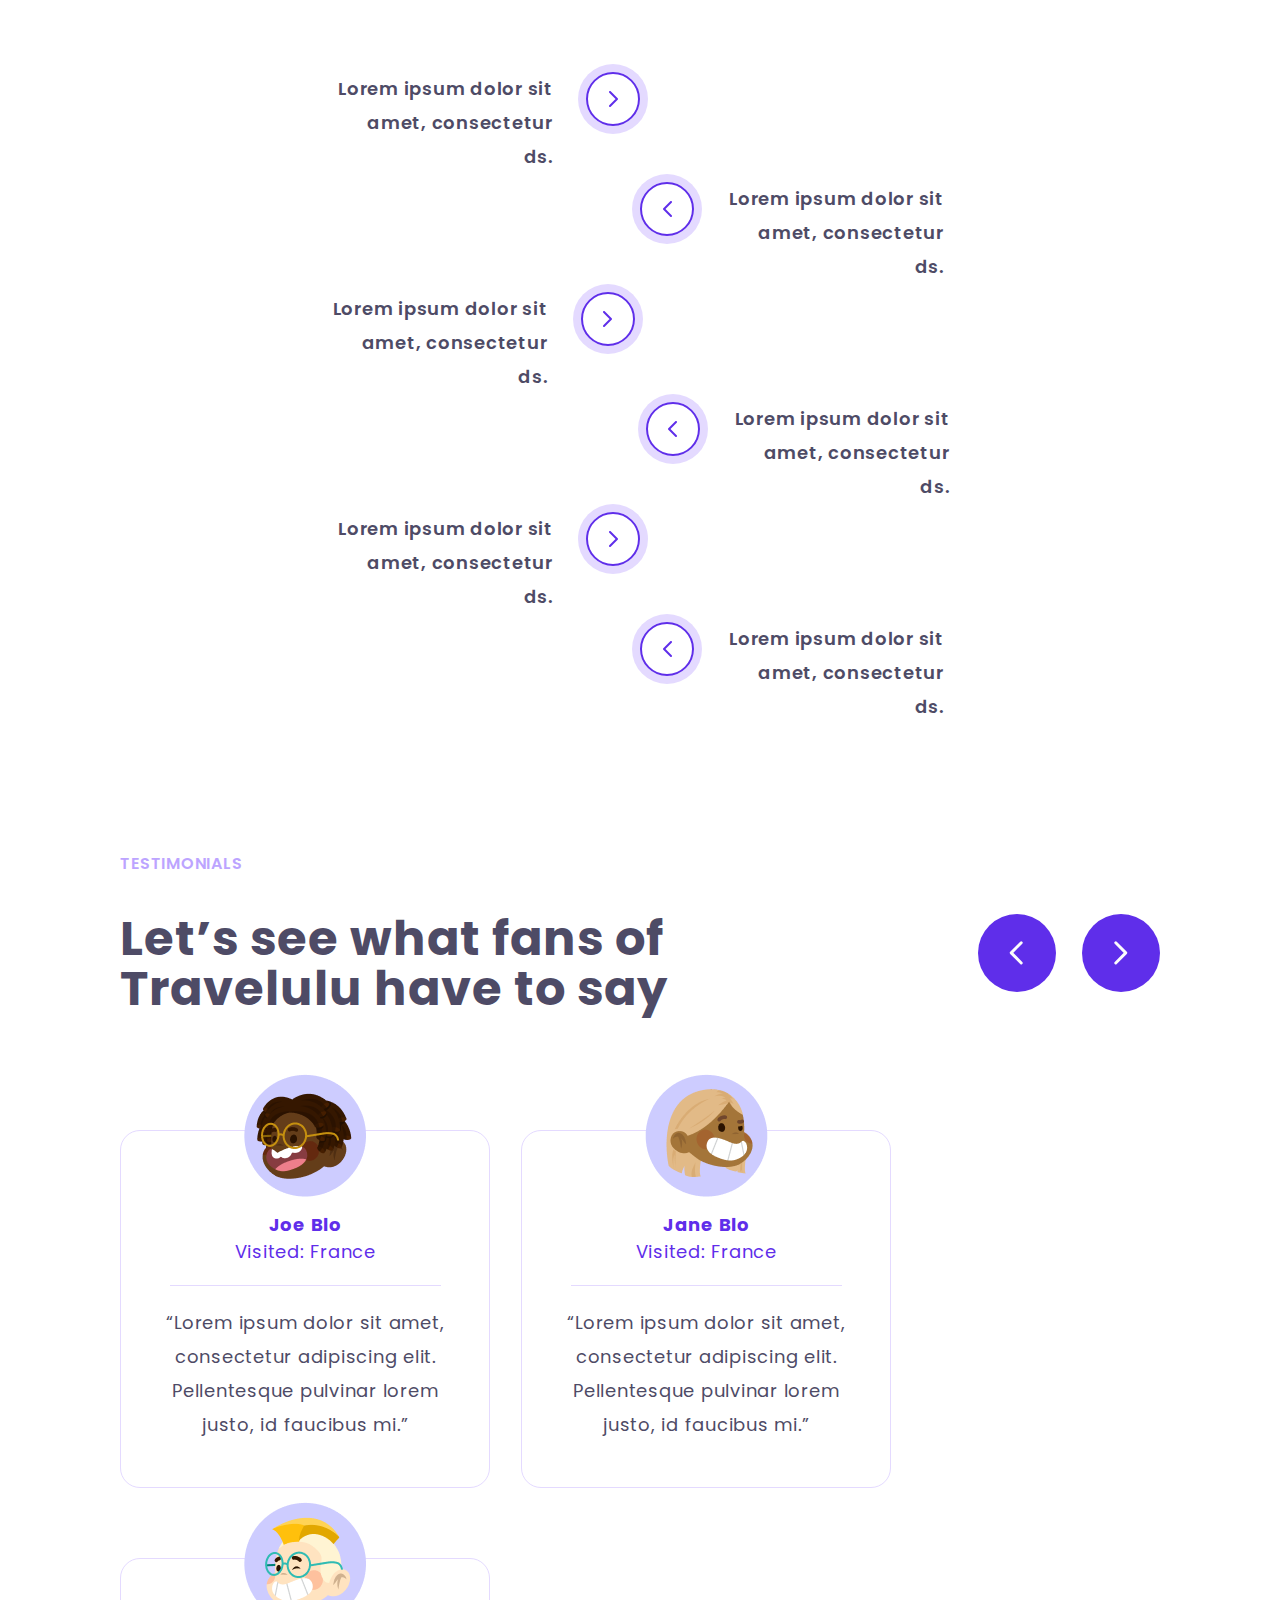
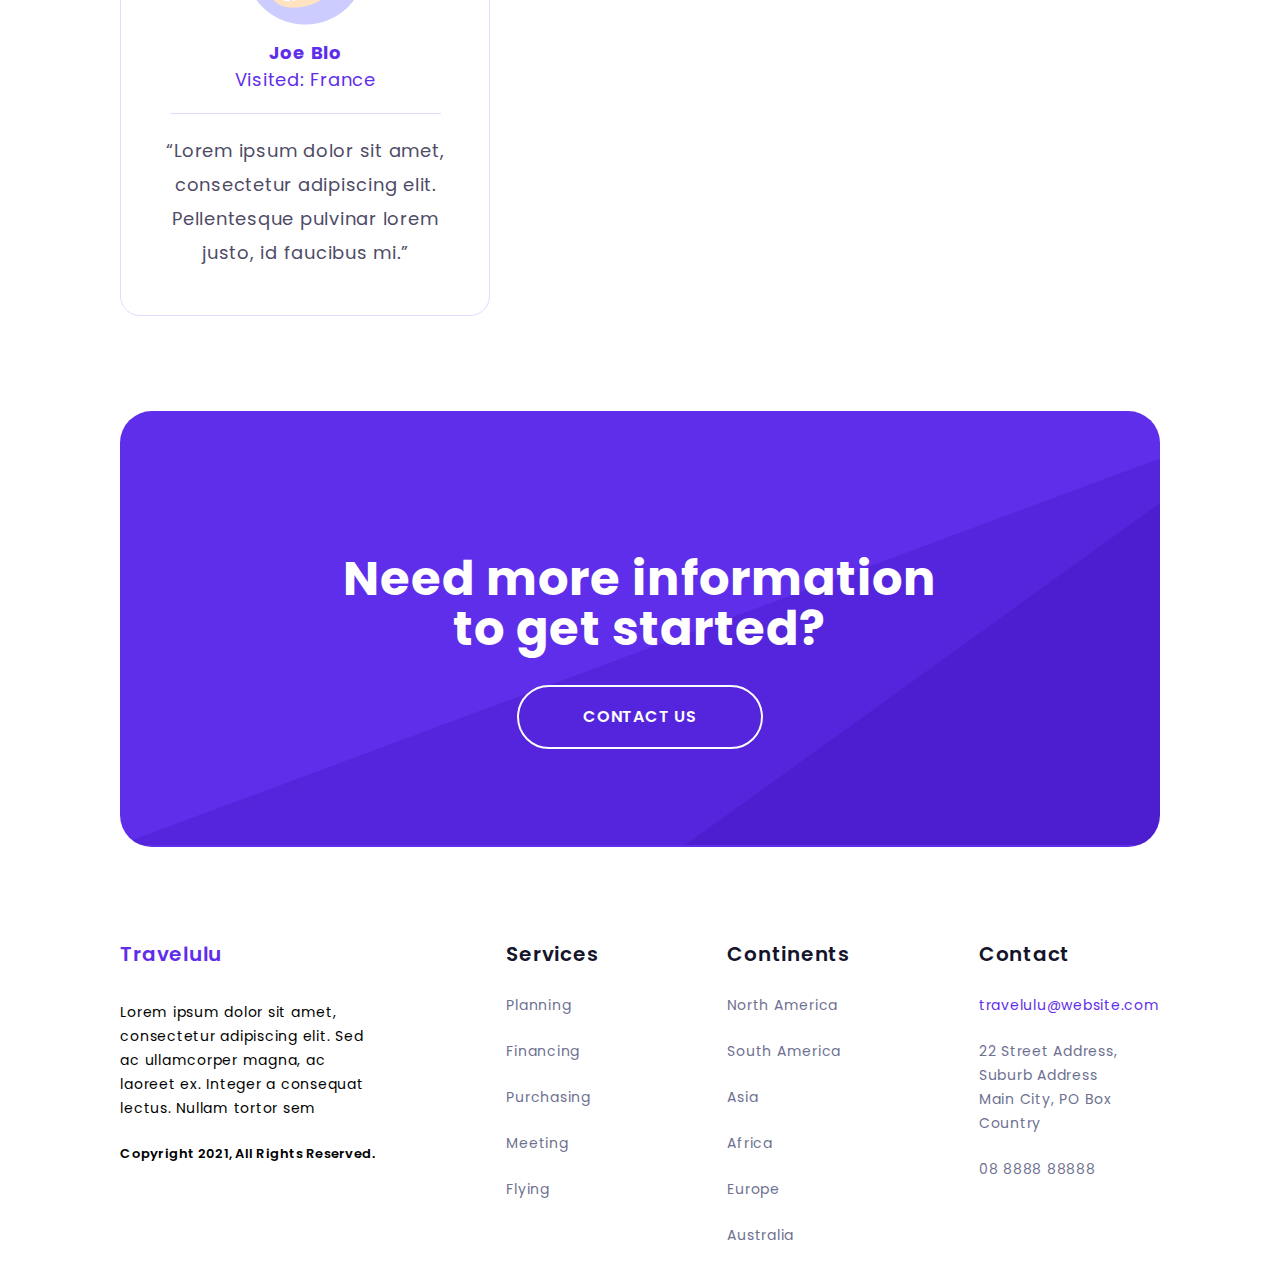
==== commit fe23cde6: "justnew" ====
--- a/index.html
+++ b/index.html
@@ -73,7 +73,7 @@
                         REVIEW PLANS
                     </button>
                 </div>
-                <div class="home__image-bg"><img src="./images/boarding.png" alt="background"></div>
+                <div class="home__image-bg"><img src="images/boarding.png" alt="background"></div>
             </div>    
         </div>
         <div class="container-for-list">  
@@ -121,19 +121,19 @@
                 </div>
                 <div class="tool-list__benefits benefits">
                     <div class="benefits__item">
-                        <div class="benefits__item__photo"><img src="./images/benefits-time.png" alt="time"></div>
+                        <div class="benefits__item__photo"><img src="images/benefits-time.png" alt="time"></div>
                         <h3 class="benefits__item__h3">Plan Trip Dates</h3>
                         <p class="benefits__item__p">orem ipsum dolor sit amet, consectetur adipiscing elit.</p>
                         <button class="benefits__item__button">LEARN MORE</button>
                     </div>
                     <div class="benefits__item">
-                        <div class="benefits__item__photo"><img src="./images/benefits-Plane.png" alt="plane"></div>
+                        <div class="benefits__item__photo"><img src="images/benefits-Plane.png" alt="plane"></div>
                         <h3 class="benefits__item__h3">Pay For Your Flights</h3>
                         <p class="benefits__item__p">orem ipsum dolor sit amet, consectetur adipiscing elit. </p>
                         <button class="benefits__item__button">LEARN MORE</button>
                     </div>
                     <div class="benefits__item">
-                        <div class="benefits__item__photo"><img src="./images/benefits-Money.png" alt="money"></div>
+                        <div class="benefits__item__photo"><img src="images/benefits-Money.png" alt="money"></div>
                         <h3 class="benefits__item__h3">Plan Your Finances</h3>
                         <p class="benefits__item__p">orem ipsum dolor sit amet, consectetur adipiscing elit. </p>
                         <button class="benefits__item__button">LEARN MORE</button>
@@ -152,9 +152,9 @@
                 </div>
                 
                 <div class="photo-gallery__photos photos">
-                    <div class="photos__item"><img src="./images/photos__item1.png" alt="beach"></div>
-                    <div class="photos__item"><img src="./images/photos__item2.png" alt="apartments"></div>
-                    <div class="photos__item"><img src="./images/photos__item3.png" alt="pool"></div>
+                    <div class="photos__item"><img src="images/photos__item1.png" alt="beach"></div>
+                    <div class="photos__item"><img src="images/photos__item2.png" alt="apartments"></div>
+                    <div class="photos__item"><img src="images/photos__item3.png" alt="pool"></div>
                 </div>
             </div>
         </div>
@@ -168,7 +168,7 @@
             </div>
             
             <div class="planning-ahead__check-list check-list">
-                <div class="planning-ahead__img"><img src="./images/checklist-image.png" alt="planning"></div>   
+                <div class="planning-ahead__img"><img src="images/checklist-image.png" alt="planning"></div>   
                 <div class="check-list__item check-list__item-1">
                     <p class="check-list__item__p">Lorem ipsum dolor sit amet, consectetur ds.</p>
                     <button class="check-list__item__button">
@@ -242,7 +242,7 @@
             </div>
             <div class="testimonials__benefits benefits">
                 <div class="benefits__item">
-                    <div class="benefits__item__photo"><img src=".images/Testimonials-Avatarface1.png" alt="Avatarface1"></div>
+                    <div class="benefits__item__photo"><img src="images/Testimonials-Avatarface1.png" alt="Avatarface1"></div>
                     <h3 class="benefits__item__h3"><b>Joe Blo</b>
                         Visited: France
                     </h3>
@@ -252,7 +252,7 @@
                     <p class="benefits__item__p">“Lorem ipsum dolor sit amet, consectetur adipiscing elit. Pellentesque pulvinar lorem justo, id faucibus mi.”</p>
                 </div>
                 <div class="benefits__item">
-                    <div class="benefits__item__photo"><img src=".images/Testimonials-Avatarface2.png" alt="Avatarface1"></div>
+                    <div class="benefits__item__photo"><img src="images/Testimonials-Avatarface2.png" alt="Avatarface1"></div>
                     <h3 class="benefits__item__h3"><b>Jane Blo</b>
                         Visited: France
                     </h3>
@@ -262,7 +262,7 @@
                     <p class="benefits__item__p">“Lorem ipsum dolor sit amet, consectetur adipiscing elit. Pellentesque pulvinar lorem justo, id faucibus mi.”</p>
                 </div>
                 <div class="benefits__item">
-                    <div class="benefits__item__photo"><img src=".images/Testimonials-Avatarface3.png" alt="Avatarface1"></div>
+                    <div class="benefits__item__photo"><img src="images/Testimonials-Avatarface3.png" alt="Avatarface1"></div>
                     <h3 class="benefits__item__h3"><b>Joe Blo</b>
                         Visited: France
                     </h3>
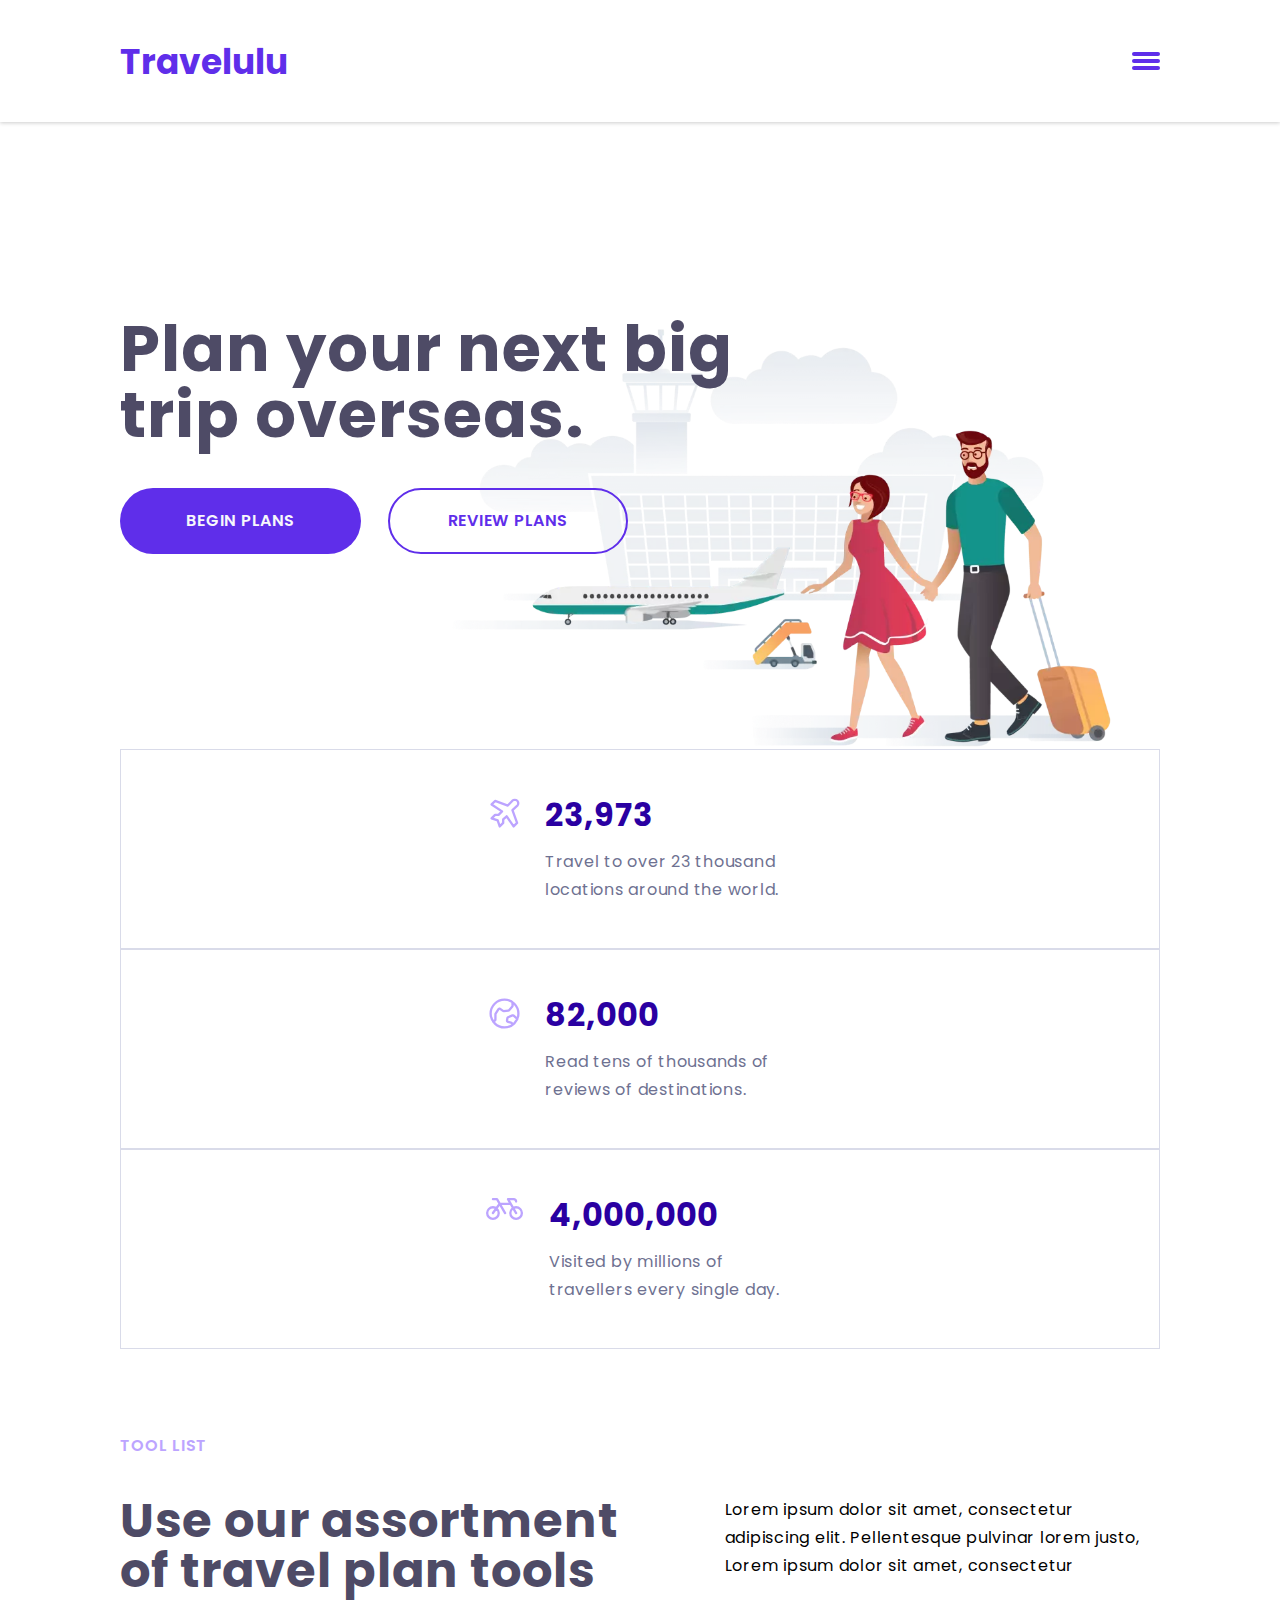
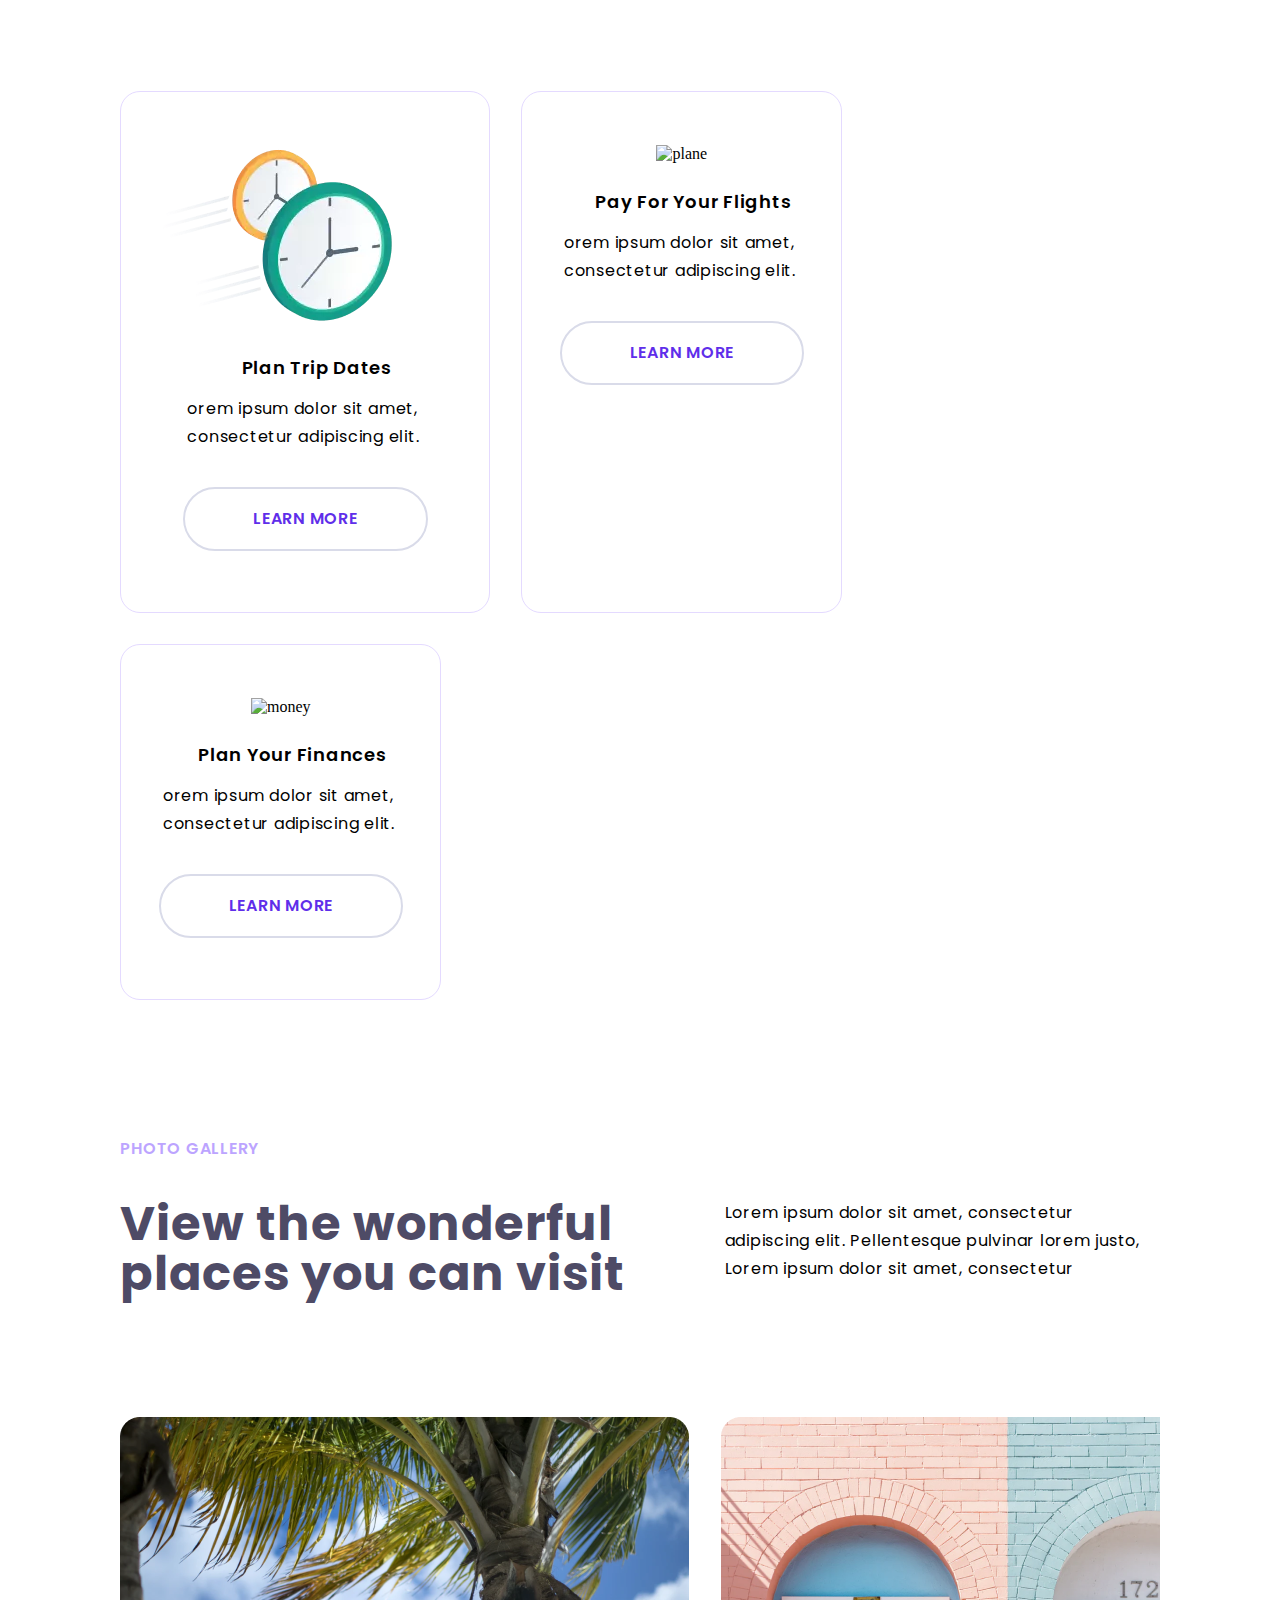
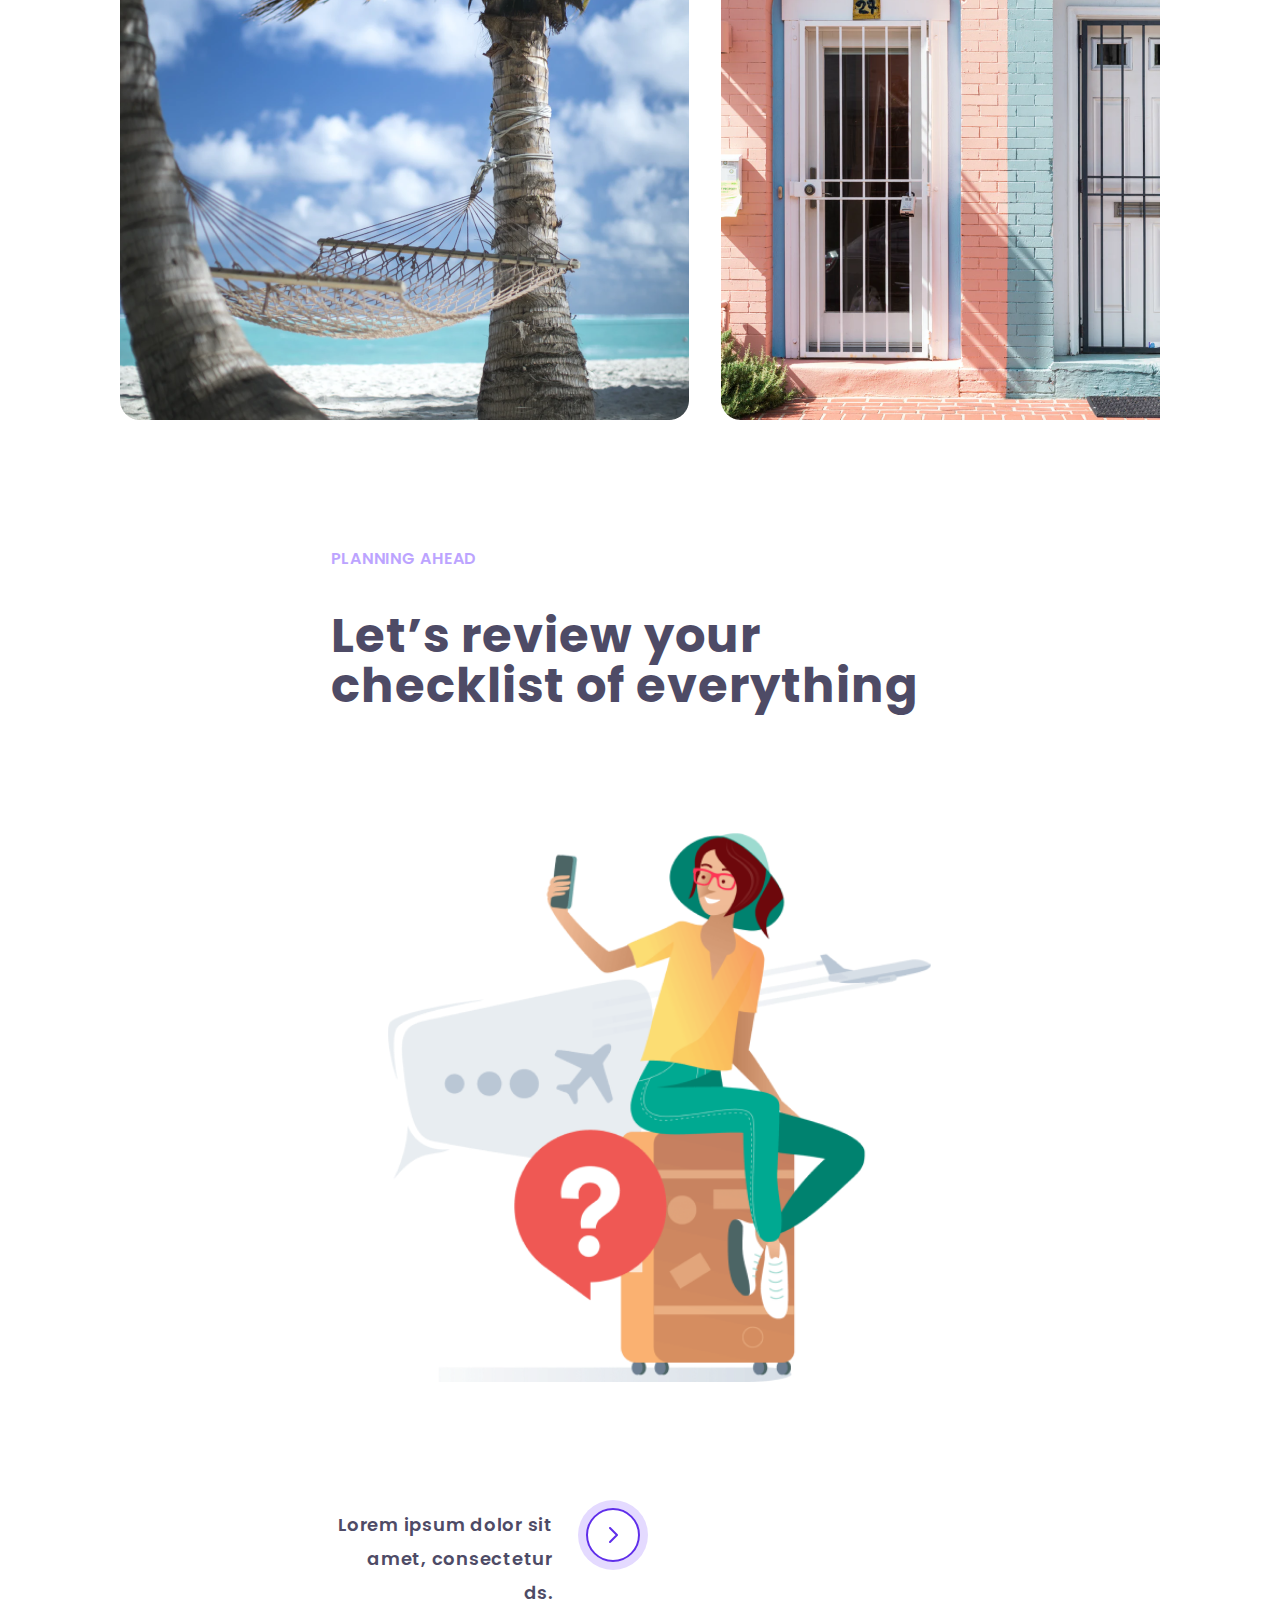
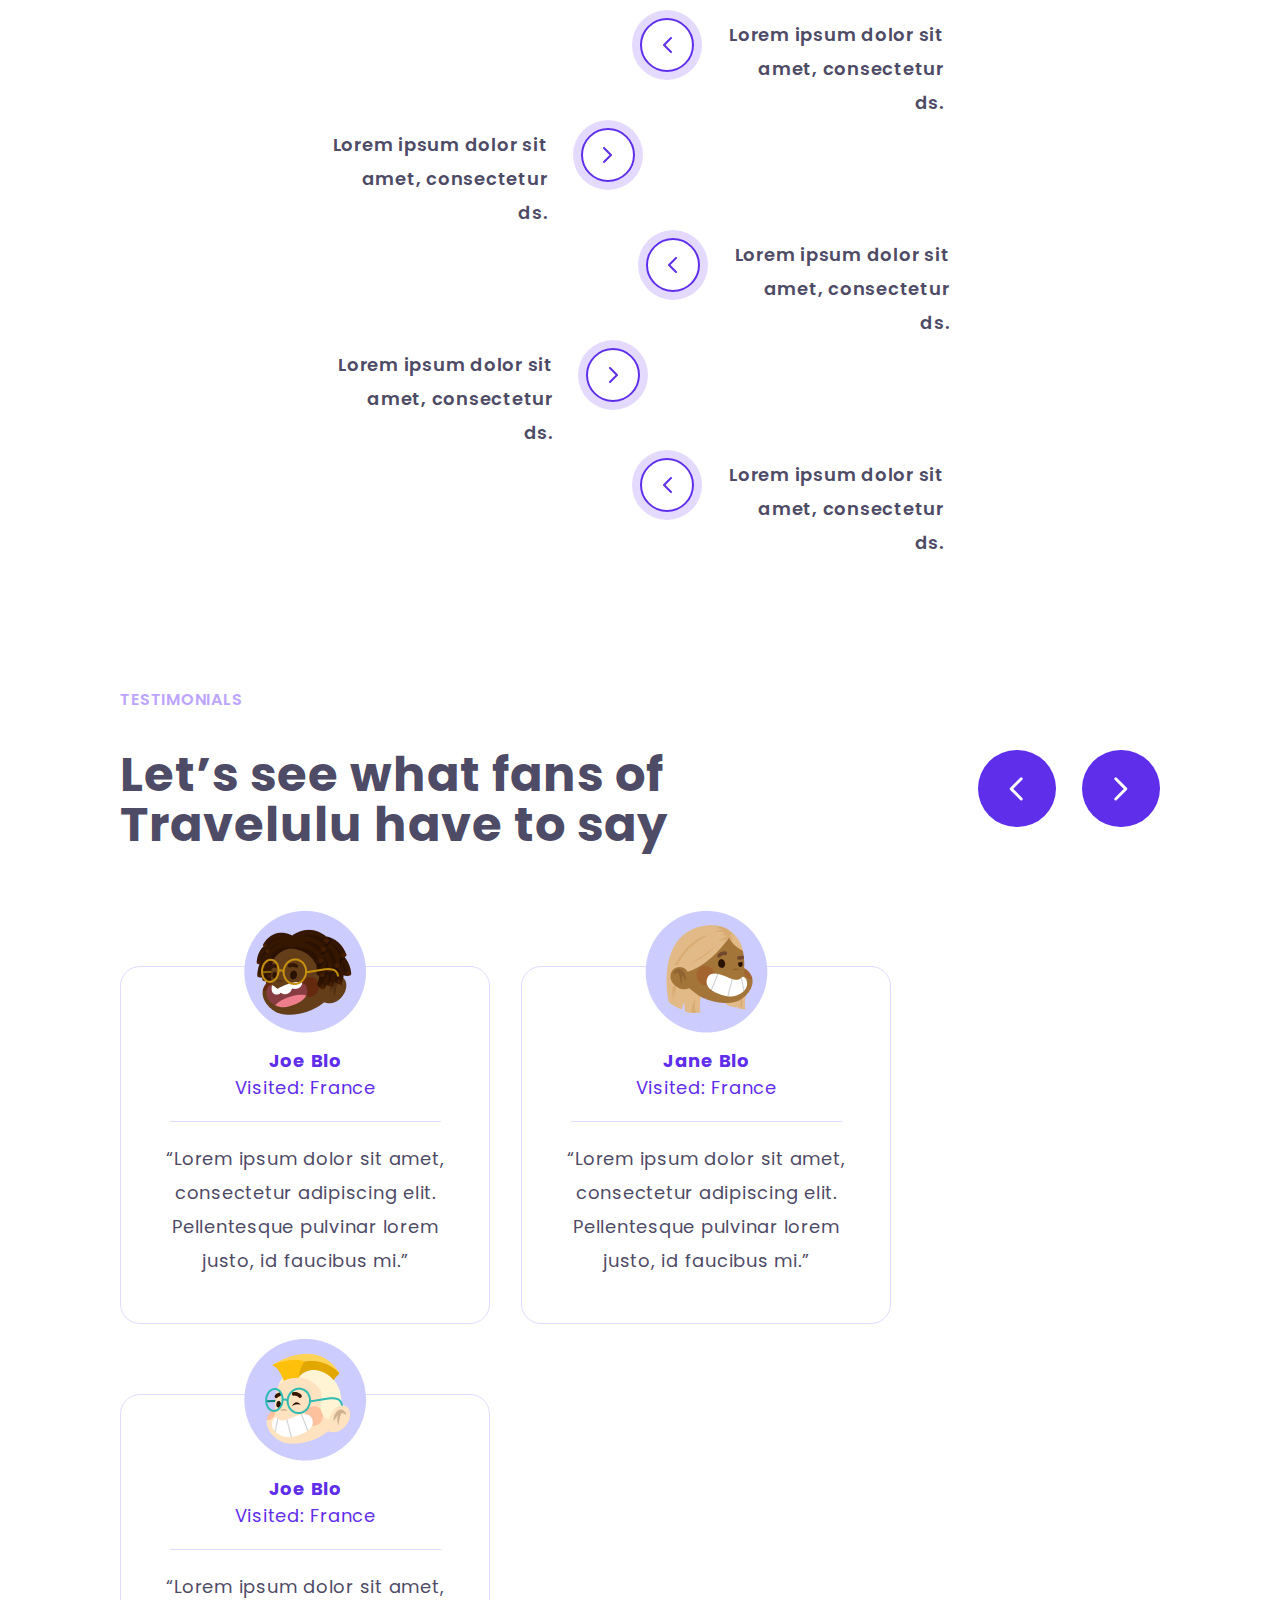
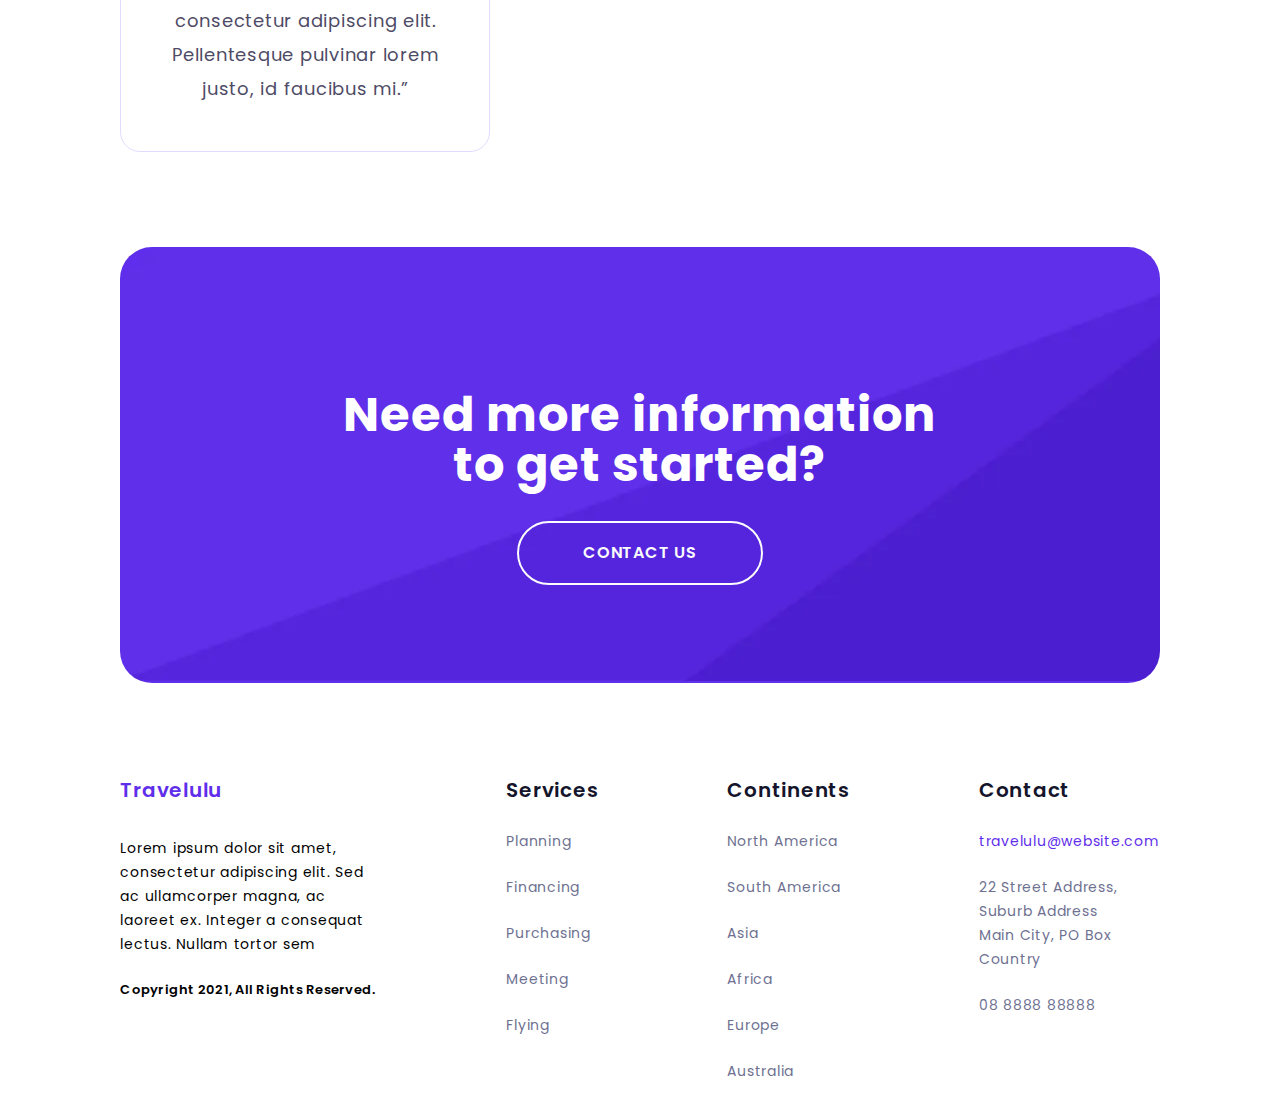
==== commit fa9d366c: "overnew" ====
--- a/index.html
+++ b/index.html
@@ -66,14 +66,14 @@
             <div class="home__section">
                 <h1 class="home__h1">Plan your next big trip overseas.</h1>
                 <div class="button-group">
-                    <button class="simple-button simple-button-dark">
+                    <button class="simple-button simple-button-dark" aria-label="BEGIN PLANS">
                         BEGIN PLANS
                     </button>
-                    <button class="simple-button simple-button-light">
+                    <button class="simple-button simple-button-light" aria-label="REVIEW PLANS">
                         REVIEW PLANS
                     </button>
                 </div>
-                <div class="home__image-bg"><img src="images/boarding.png" alt="background"></div>
+                <div class="home__image-bg"><img src="images/boarding.webp" alt="background"></div>
             </div>    
         </div>
         <div class="container-for-list">  
@@ -84,7 +84,7 @@
                     </svg>
                         
                     <div class="home__item__text">
-                        <h3 class="home__item__h3">23,973</h3>
+                        <h3 class="home__item__h1">23,973</h3>
                         <p class="home__item__p">Travel to over 23 thousand locations around the world.</p>
                     </div>
                 </div>
@@ -94,7 +94,7 @@
                     </svg>
                                                        
                     <div class="home__item__text">
-                            <h3 class="home__item__h3">82,000</h3>
+                            <h3 class="home__item__h1">82,000</h3>
                             <p class="home__item__p">Read tens of thousands of reviews of destinations.</p>
                     </div>    
                 </div>
@@ -103,7 +103,7 @@
                         <path d="M30.0943 3.4764C30.0943 2.86243 29.8504 2.27361 29.4163 1.83947C28.9821 1.40534 28.3933 1.16144 27.7794 1.16144H21.992L30.0943 15.0512M6.94529 1.16144H10.9965L19.0988 15.0512M24.6094 5.79138H13.6973L6.94529 15.0512M35.8815 15.0512C35.8815 18.2475 33.2904 20.8386 30.0942 20.8386C26.8979 20.8386 24.3068 18.2475 24.3068 15.0512C24.3068 11.8549 26.8979 9.2638 30.0942 9.2638C33.2904 9.2638 35.8815 11.8549 35.8815 15.0512ZM12.733 15.0512C12.733 18.2475 10.1419 20.8386 6.9456 20.8386C3.74931 20.8386 1.1582 18.2475 1.1582 15.0512C1.1582 11.8549 3.74931 9.2638 6.9456 9.2638C10.1419 9.2638 12.733 11.8549 12.733 15.0512Z" stroke="#BCA4FF" stroke-width="2.31496" stroke-linecap="round" stroke-linejoin="round"/>
                     </svg>    
                     <div class="home__item__text">
-                        <h3 class="home__item__h3">4,000,000</h3>
+                        <h3 class="home__item__h1">4,000,000</h3>
                         <p class="home__item__p">Visited by millions of travellers every single day.</p>
                     </div>    
                 </div>
@@ -121,22 +121,22 @@
                 </div>
                 <div class="tool-list__benefits benefits">
                     <div class="benefits__item">
-                        <div class="benefits__item__photo"><img src="images/benefits-time.png" alt="time"></div>
+                        <div class="benefits__item__photo"><img src="images/benefits-time.webp" alt="time"></div>
                         <h3 class="benefits__item__h3">Plan Trip Dates</h3>
                         <p class="benefits__item__p">orem ipsum dolor sit amet, consectetur adipiscing elit.</p>
-                        <button class="benefits__item__button">LEARN MORE</button>
+                        <button class="benefits__item__button" aria-label="LEARN MORE">LEARN MORE</button>
                     </div>
                     <div class="benefits__item">
-                        <div class="benefits__item__photo"><img src="images/benefits-Plane.png" alt="plane"></div>
+                        <div class="benefits__item__photo"><img src="images/benefits-Plane.webp" alt="plane"></div>
                         <h3 class="benefits__item__h3">Pay For Your Flights</h3>
                         <p class="benefits__item__p">orem ipsum dolor sit amet, consectetur adipiscing elit. </p>
-                        <button class="benefits__item__button">LEARN MORE</button>
+                        <button class="benefits__item__button" aria-label="LEARN MORE">LEARN MORE</button>
                     </div>
                     <div class="benefits__item">
-                        <div class="benefits__item__photo"><img src="images/benefits-Money.png" alt="money"></div>
+                        <div class="benefits__item__photo"><img src="images/benefits-Money.webp" alt="money"></div>
                         <h3 class="benefits__item__h3">Plan Your Finances</h3>
                         <p class="benefits__item__p">orem ipsum dolor sit amet, consectetur adipiscing elit. </p>
-                        <button class="benefits__item__button">LEARN MORE</button>
+                        <button class="benefits__item__button" aria-label="LEARN MORE">LEARN MORE</button>
                     </div>
                 </div>
             </div>
@@ -152,9 +152,9 @@
                 </div>
                 
                 <div class="photo-gallery__photos photos">
-                    <div class="photos__item"><img src="images/photos__item1.png" alt="beach"></div>
-                    <div class="photos__item"><img src="images/photos__item2.png" alt="apartments"></div>
-                    <div class="photos__item"><img src="images/photos__item3.png" alt="pool"></div>
+                    <div class="photos__item"><img src="images/photos__item1.webp" alt="beach"></div>
+                    <div class="photos__item"><img src="images/photos__item2.webp" alt="apartments"></div>
+                    <div class="photos__item"><img src="images/photos__item3.webp" alt="pool"></div>
                 </div>
             </div>
         </div>
@@ -168,10 +168,10 @@
             </div>
             
             <div class="planning-ahead__check-list check-list">
-                <div class="planning-ahead__img"><img src="images/checklist-image.png" alt="planning"></div>   
+                <div class="planning-ahead__img"><img src="images/checklist-image.webp" alt="planning"></div>   
                 <div class="check-list__item check-list__item-1">
                     <p class="check-list__item__p">Lorem ipsum dolor sit amet, consectetur ds.</p>
-                    <button class="check-list__item__button">
+                    <button class="check-list__item__button" aria-label="check list tips">
                         <svg width="9" height="16" viewBox="0 0 9 16" fill="none" xmlns="http://www.w3.org/2000/svg">
                             <path d="M1 1L7.96317 7.96317L1 14.9263" stroke="#5F2EEA" stroke-width="2" stroke-linecap="round" stroke-linejoin="round"/>
                         </svg>
@@ -179,7 +179,7 @@
                 </div>
                 <div class="check-list__item check-list__item-2">
                     <p class="check-list__item__p">Lorem ipsum dolor sit amet, consectetur ds.</p>
-                    <button class="check-list__item__button">
+                    <button class="check-list__item__button" aria-label="check list tips">
                         <svg width="9" height="16" viewBox="0 0 9 16" fill="none" xmlns="http://www.w3.org/2000/svg">
                             <path d="M1 1L7.96317 7.96317L1 14.9263" stroke="#5F2EEA" stroke-width="2" stroke-linecap="round" stroke-linejoin="round"/>
                         </svg>
@@ -187,7 +187,7 @@
                 </div>
                 <div class="check-list__item check-list__item-3">
                     <p class="check-list__item__p">Lorem ipsum dolor sit amet, consectetur ds.</p>
-                    <button class="check-list__item__button">
+                    <button class="check-list__item__button" aria-label="check list tips">
                         <svg width="9" height="16" viewBox="0 0 9 16" fill="none" xmlns="http://www.w3.org/2000/svg">
                             <path d="M1 1L7.96317 7.96317L1 14.9263" stroke="#5F2EEA" stroke-width="2" stroke-linecap="round" stroke-linejoin="round"/>
                         </svg>
@@ -195,7 +195,7 @@
                 </div>
                     
                 <div class="check-list__item check-list__item-4">
-                    <button class="check-list__item__button">
+                    <button class="check-list__item__button" aria-label="check list tips">
                         <svg width="9" height="16" viewBox="0 0 9 16" fill="none" xmlns="http://www.w3.org/2000/svg">
                             <path d="M8 1L1.03683 7.96317L8 14.9263" stroke="#5F2EEA" stroke-width="2" stroke-linecap="round" stroke-linejoin="round"/>
                         </svg>
@@ -203,7 +203,7 @@
                     <p class="check-list__item__p">Lorem ipsum dolor sit amet, consectetur ds.</p>
                 </div>
                 <div class="check-list__item check-list__item-5">
-                    <button class="check-list__item__button">
+                    <button class="check-list__item__button" aria-label="check list tips">
                         <svg width="9" height="16" viewBox="0 0 9 16" fill="none" xmlns="http://www.w3.org/2000/svg">
                             <path d="M8 1L1.03683 7.96317L8 14.9263" stroke="#5F2EEA" stroke-width="2" stroke-linecap="round" stroke-linejoin="round"/>
                         </svg>
@@ -211,7 +211,7 @@
                     <p class="check-list__item__p">Lorem ipsum dolor sit amet, consectetur ds.</p>
                 </div>
                 <div class="check-list__item check-list__item-6">
-                    <button class="check-list__item__button">
+                    <button class="check-list__item__button" aria-label="check list tips">
                         <svg width="9" height="16" viewBox="0 0 9 16" fill="none" xmlns="http://www.w3.org/2000/svg">
                             <path d="M8 1L1.03683 7.96317L8 14.9263" stroke="#5F2EEA" stroke-width="2" stroke-linecap="round" stroke-linejoin="round"/>
                         </svg>
@@ -228,12 +228,12 @@
             <div class="testimonials__text text">
                 <h2 class="text__h2">Let’s see what fans of Travelulu have to say</h2>
                 <div class="testimonials__text__button-group">
-                    <button class="testimonials__text__button">
+                    <button class="testimonials__text__button" aria-label="navigation">
                         <svg width="36" height="36" viewBox="0 0 36 36" fill="none" xmlns="http://www.w3.org/2000/svg">
                             <path d="M22.2461 7.83105L12.2083 17.8689L22.2461 27.9067" stroke="#FCFCFC" stroke-width="2.88311" stroke-linecap="round" stroke-linejoin="round"/>
                             </svg>
                     </button>
-                    <button class="testimonials__text__button">
+                    <button class="testimonials__text__button" aria-label="navigation">
                         <svg width="14" height="24" viewBox="0 0 14 24" fill="none" xmlns="http://www.w3.org/2000/svg">
                             <path d="M1.75391 1.83105L11.7917 11.8689L1.75391 21.9067" stroke="#FCFCFC" stroke-width="2.88311" stroke-linecap="round" stroke-linejoin="round"/>
                             </svg>
@@ -242,7 +242,7 @@
             </div>
             <div class="testimonials__benefits benefits">
                 <div class="benefits__item">
-                    <div class="benefits__item__photo"><img src="images/Testimonials-Avatarface1.png" alt="Avatarface1"></div>
+                    <div class="benefits__item__photo"><img src="images/Testimonials-Avatarface1.webp" alt="Avatarface1"></div>
                     <h3 class="benefits__item__h3"><b>Joe Blo</b>
                         Visited: France
                     </h3>
@@ -252,7 +252,7 @@
                     <p class="benefits__item__p">“Lorem ipsum dolor sit amet, consectetur adipiscing elit. Pellentesque pulvinar lorem justo, id faucibus mi.”</p>
                 </div>
                 <div class="benefits__item">
-                    <div class="benefits__item__photo"><img src="images/Testimonials-Avatarface2.png" alt="Avatarface1"></div>
+                    <div class="benefits__item__photo"><img src="images/Testimonials-Avatarface2.webp" alt="Avatarface1"></div>
                     <h3 class="benefits__item__h3"><b>Jane Blo</b>
                         Visited: France
                     </h3>
@@ -262,7 +262,7 @@
                     <p class="benefits__item__p">“Lorem ipsum dolor sit amet, consectetur adipiscing elit. Pellentesque pulvinar lorem justo, id faucibus mi.”</p>
                 </div>
                 <div class="benefits__item">
-                    <div class="benefits__item__photo"><img src="images/Testimonials-Avatarface3.png" alt="Avatarface1"></div>
+                    <div class="benefits__item__photo"><img src="images/Testimonials-Avatarface3.webp" alt="Avatarface1"></div>
                     <h3 class="benefits__item__h3"><b>Joe Blo</b>
                         Visited: France
                     </h3>
@@ -279,7 +279,7 @@
     <div class="container">
         <div class="contact-box__section">
             <h1 class="contact-box__h1"><a href="../index.html/error.html" target="_blank" rel="noopener noreferrer">Need more information to get started?</a></h1>
-            <button class="simple-button simple-button-white">
+            <button class="simple-button simple-button-white" aria-label="CONTACT US">
             CONTACT US
             </button>
         </div>
--- a/css/style.css
+++ b/css/style.css
@@ -185,7 +185,7 @@
     flex-direction: column;
     row-gap: 16px;
 }
-.home__item__h3{
+.home__item__h1{
     display: flex;
     align-items: center;
     
@@ -483,7 +483,7 @@
     letter-spacing: 0.04688rem;
 }
 .contact-box__section{
-    background-image: url(../images/bgcontactbox.jpg);
+    background-image: url(../images/bgcontactbox.webp);
     background-color: #2A00A2;
     background-repeat: no-repeat;
     background-size: cover;
@@ -574,7 +574,7 @@
 }
 @media (max-width: 1350px){
     .home__section{
-        background-image: url(../images/boarding.png);
+        background-image: url(../images/boarding.webp);
         background-repeat: no-repeat;
         background-size: 70%;
         background-position: bottom right;
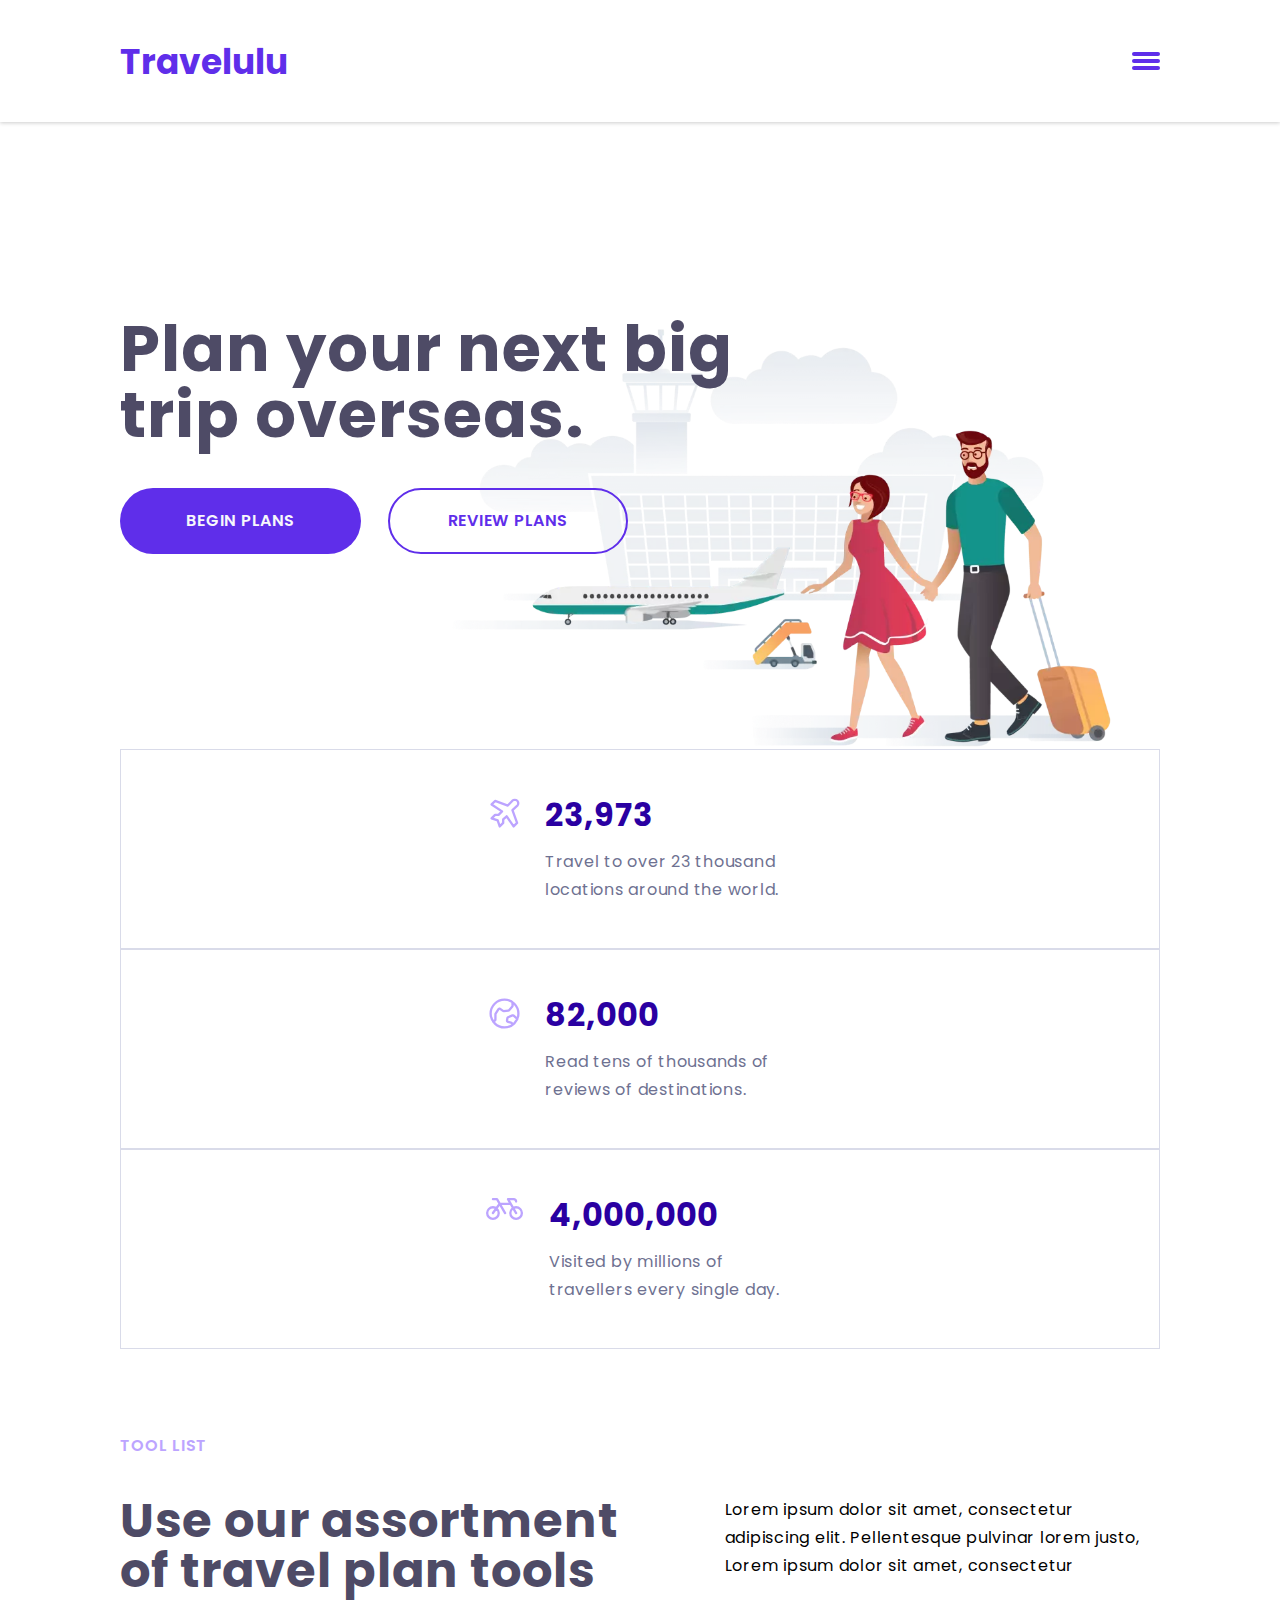
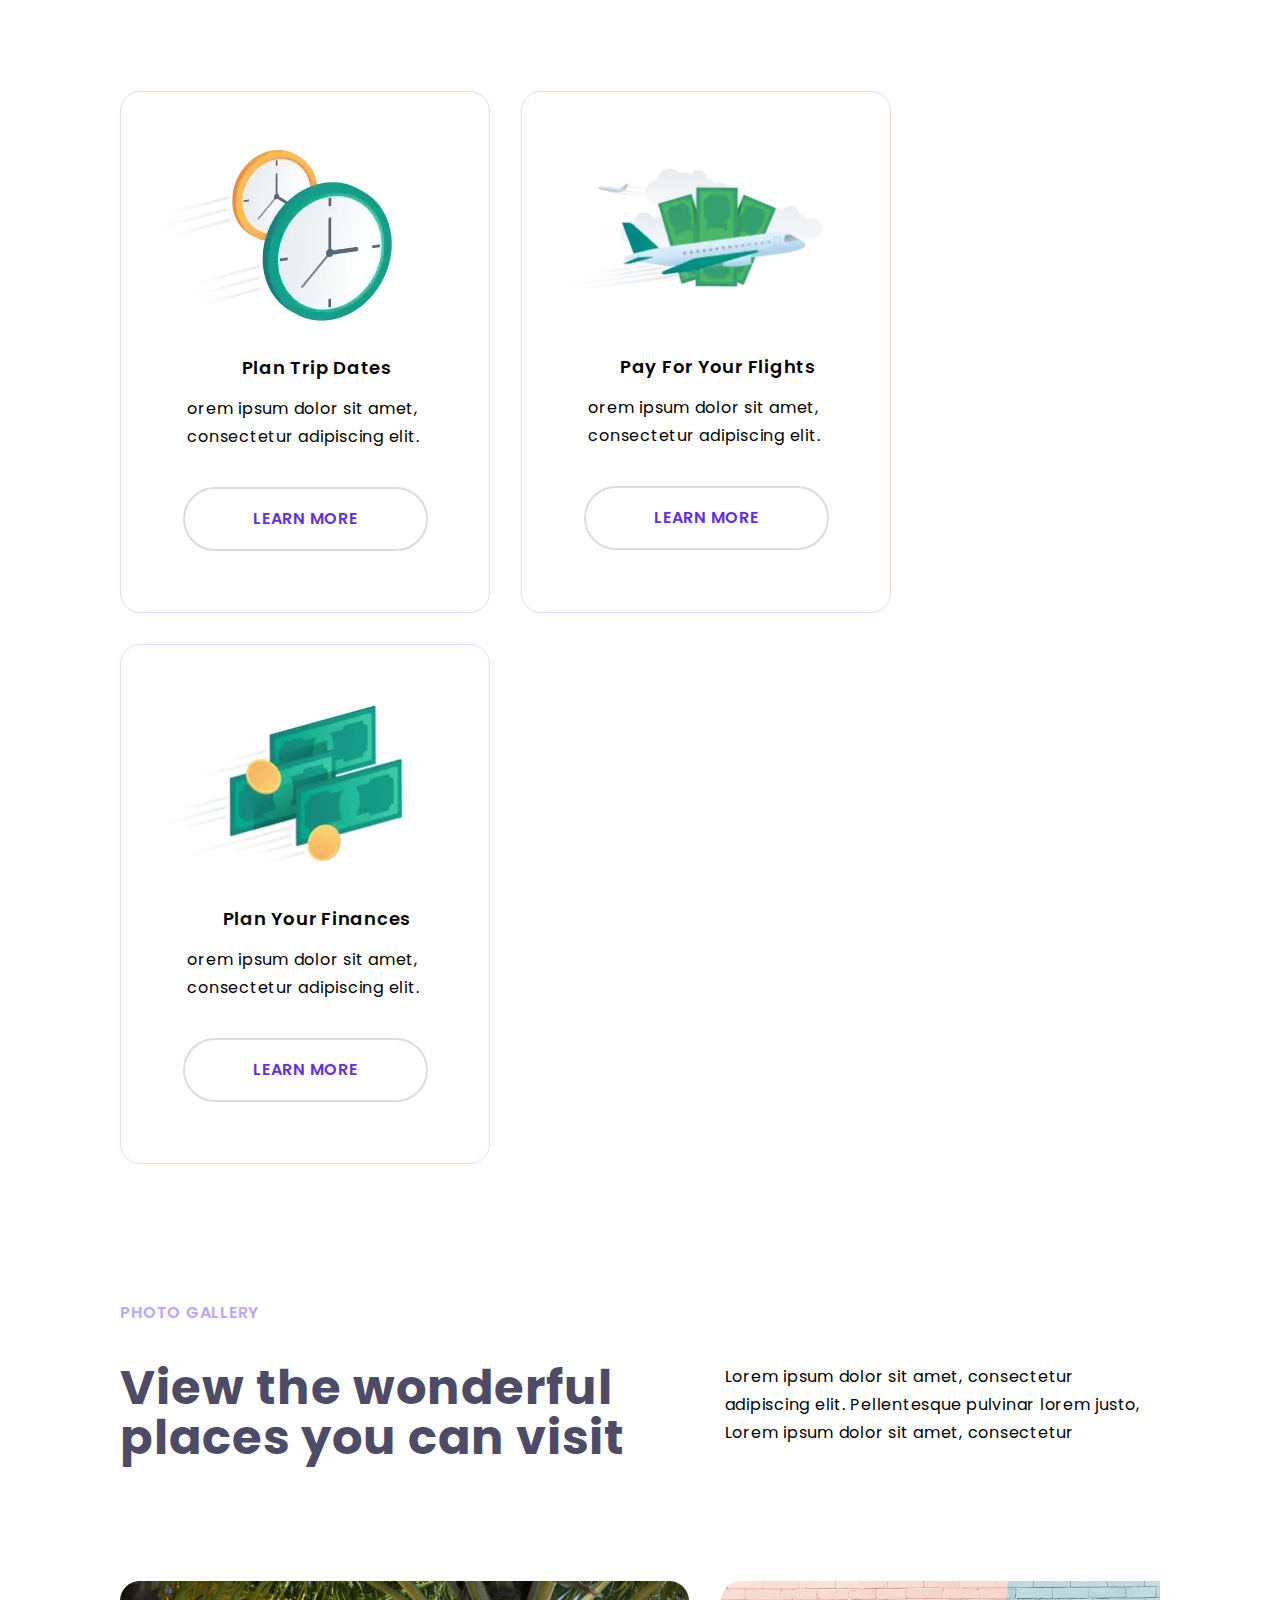
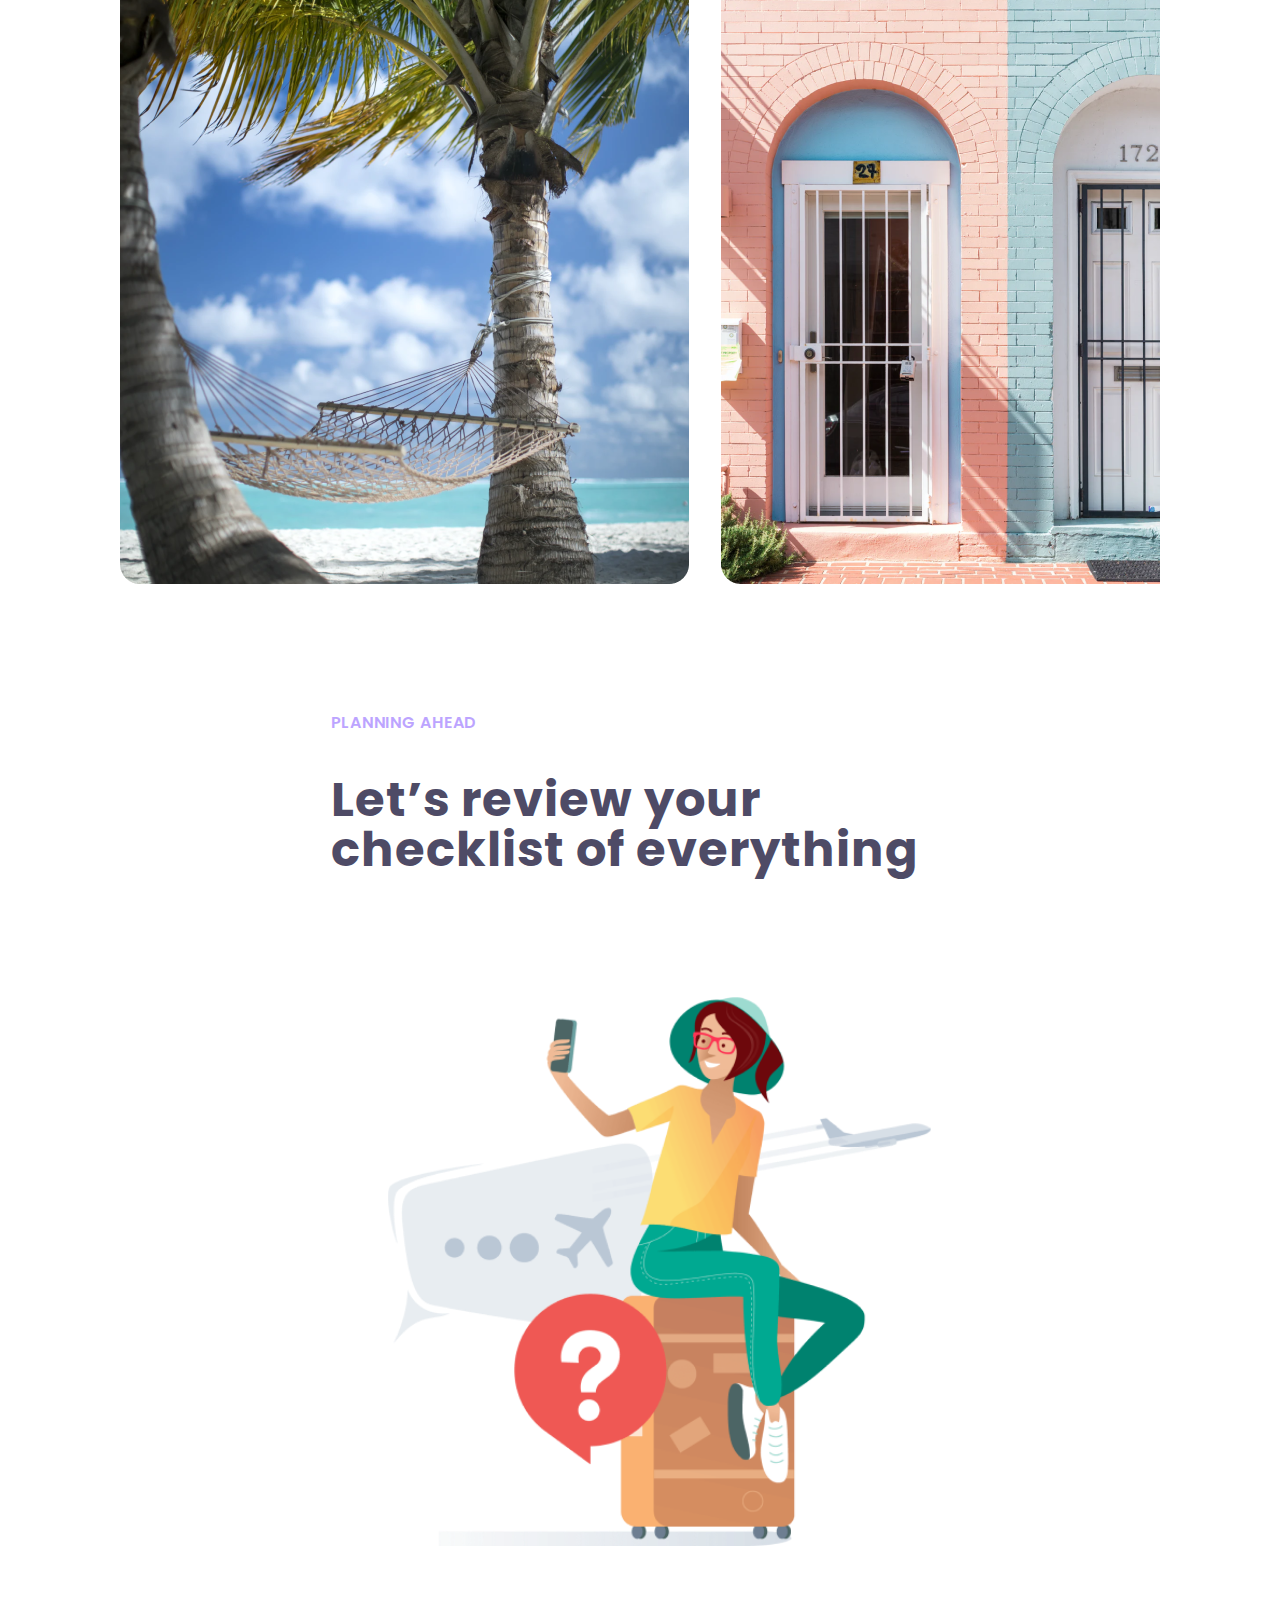
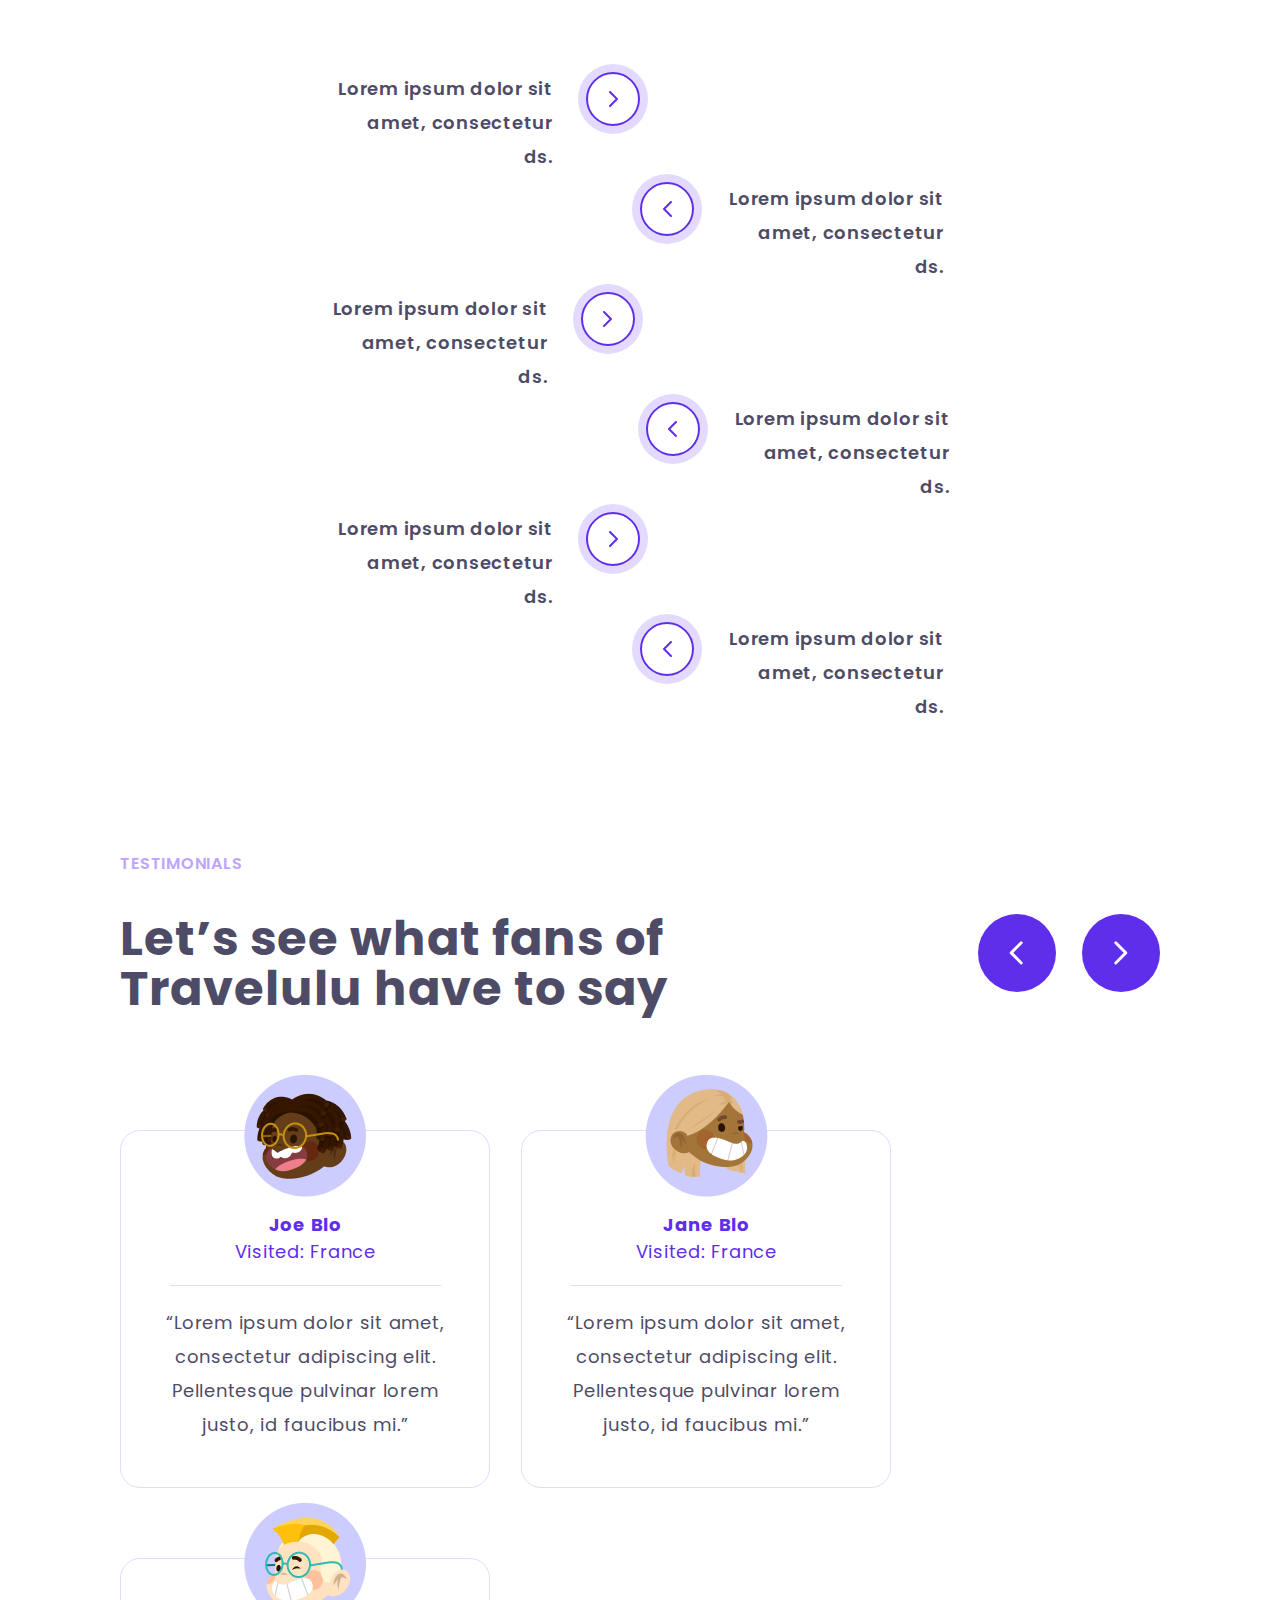
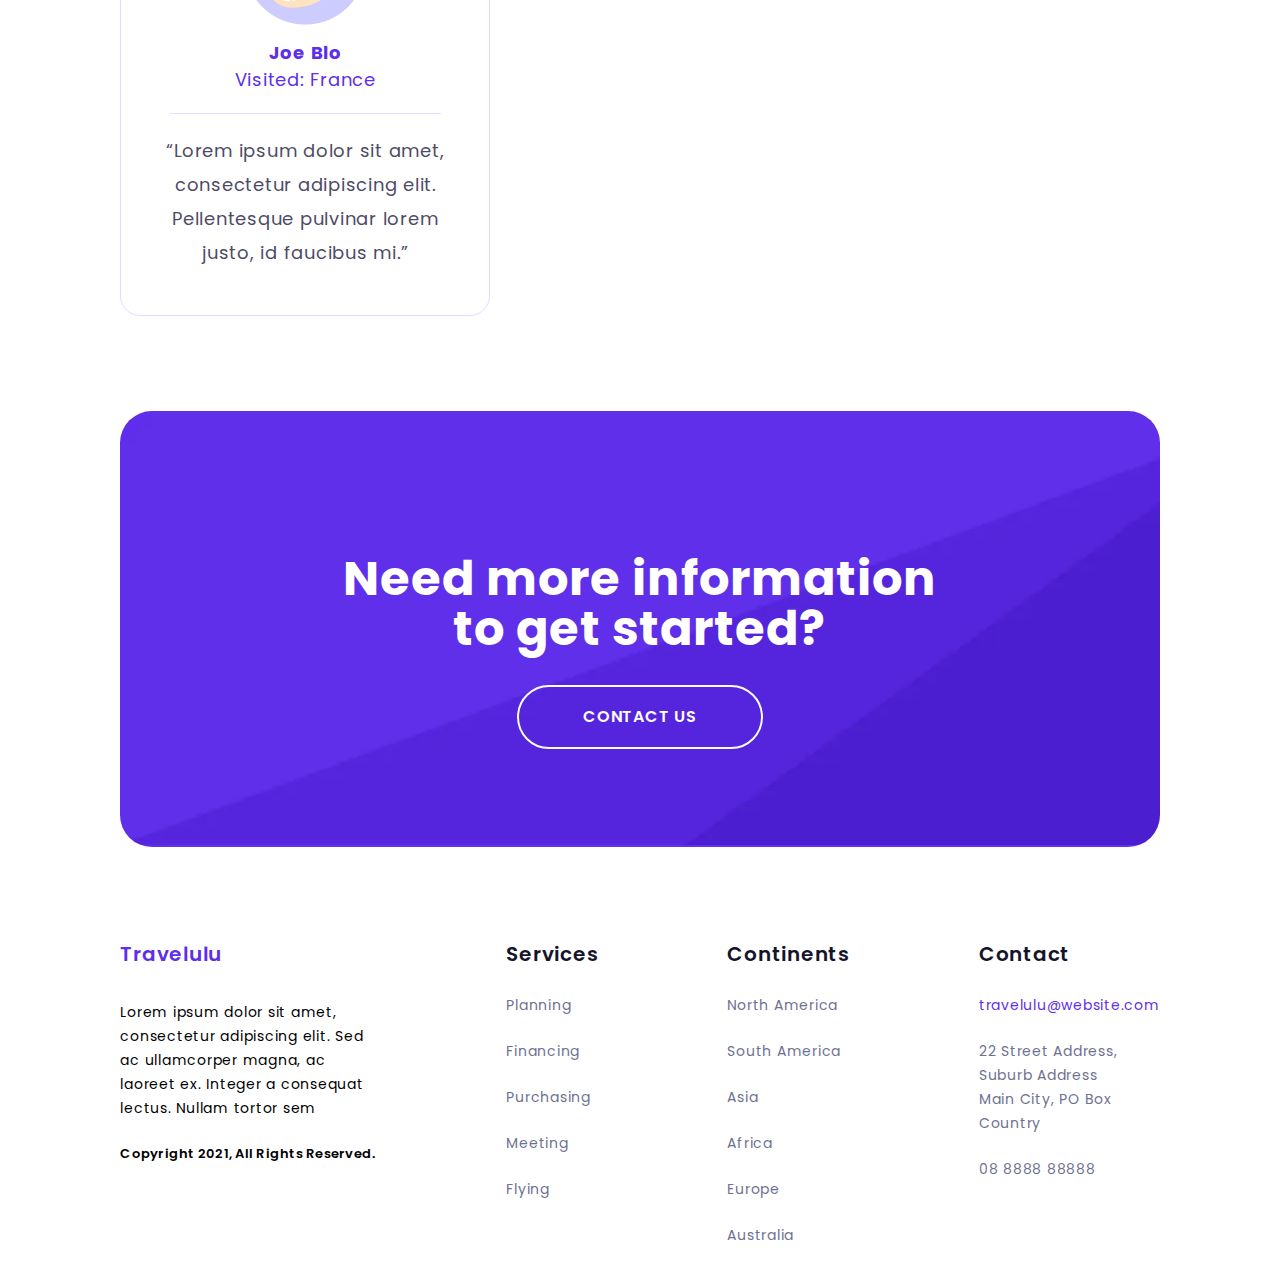
==== commit fc93a2fc: "overnew3" ====
--- a/index.html
+++ b/index.html
@@ -127,13 +127,13 @@
                         <button class="benefits__item__button" aria-label="LEARN MORE">LEARN MORE</button>
                     </div>
                     <div class="benefits__item">
-                        <div class="benefits__item__photo"><img src="images/benefits-Plane.webp" alt="plane"></div>
+                        <div class="benefits__item__photo"><img src="images/benefits-plane.webp" alt="plane"></div>
                         <h3 class="benefits__item__h3">Pay For Your Flights</h3>
                         <p class="benefits__item__p">orem ipsum dolor sit amet, consectetur adipiscing elit. </p>
                         <button class="benefits__item__button" aria-label="LEARN MORE">LEARN MORE</button>
                     </div>
                     <div class="benefits__item">
-                        <div class="benefits__item__photo"><img src="images/benefits-Money.webp" alt="money"></div>
+                        <div class="benefits__item__photo"><img src="images/benefits-money.webp" alt="money"></div>
                         <h3 class="benefits__item__h3">Plan Your Finances</h3>
                         <p class="benefits__item__p">orem ipsum dolor sit amet, consectetur adipiscing elit. </p>
                         <button class="benefits__item__button" aria-label="LEARN MORE">LEARN MORE</button>
@@ -278,7 +278,7 @@
   <section class="contact-box">
     <div class="container">
         <div class="contact-box__section">
-            <h1 class="contact-box__h1"><a href="../index.html/error.html" target="_blank" rel="noopener noreferrer">Need more information to get started?</a></h1>
+            <h1 class="contact-box__h1"><a href="error.html" target="_blank" rel="noopener noreferrer">Need more information to get started?</a></h1>
             <button class="simple-button simple-button-white" aria-label="CONTACT US">
             CONTACT US
             </button>
--- a/css/style.css
+++ b/css/style.css
@@ -33,16 +33,19 @@
     line-height: 3.4375rem;
     color: #5F2EEA;
 }
+.menu{
+    position: relative;
+}
 .menu-logo{
     color: #FCFCFC;
-    margin: 0 176px 0 45px;
+    margin: 0 125px 0 45px;
 }
 .menu-list{ 
     display: none;
     z-index: 2;
-    position: sticky;
-    top: 30px;
-    right: 20px;
+    position: absolute;
+    top: 0px;
+    right: 0px;
     background-color: #2A00A2;
     color:  #F3EFFF;
 }
@@ -50,13 +53,16 @@
     display: block;
 }
 .menu__item{
-    padding: 29px 269px 29px 95px;
+    padding: 29px 0 29px 95px;
 }
 .menu__item:first-child{
     display: flex;
     align-items: center;
     padding: 34px 0 26px;
     box-shadow: 0 0px 2px #BCA4FF;
+}
+.menu__item:first-child svg{
+   margin-right: 30px;
 }
 .menu__item:hover{
     background-color: #5F2EEA;
@@ -661,7 +667,7 @@
         background-size: 100%;
     }
     .home__h1{
-        margin-top: 388px;
+        margin-top: 60%;
     }
     .button-group{
     padding-bottom: 87px;
@@ -715,4 +721,10 @@
     .tool-list__text{
         padding-bottom: 60px;
     }
+    .menu-list{
+        right: -20px;
+    }
+    .menu-logo {
+        margin: 0 65px 0 45px;
+    }
 }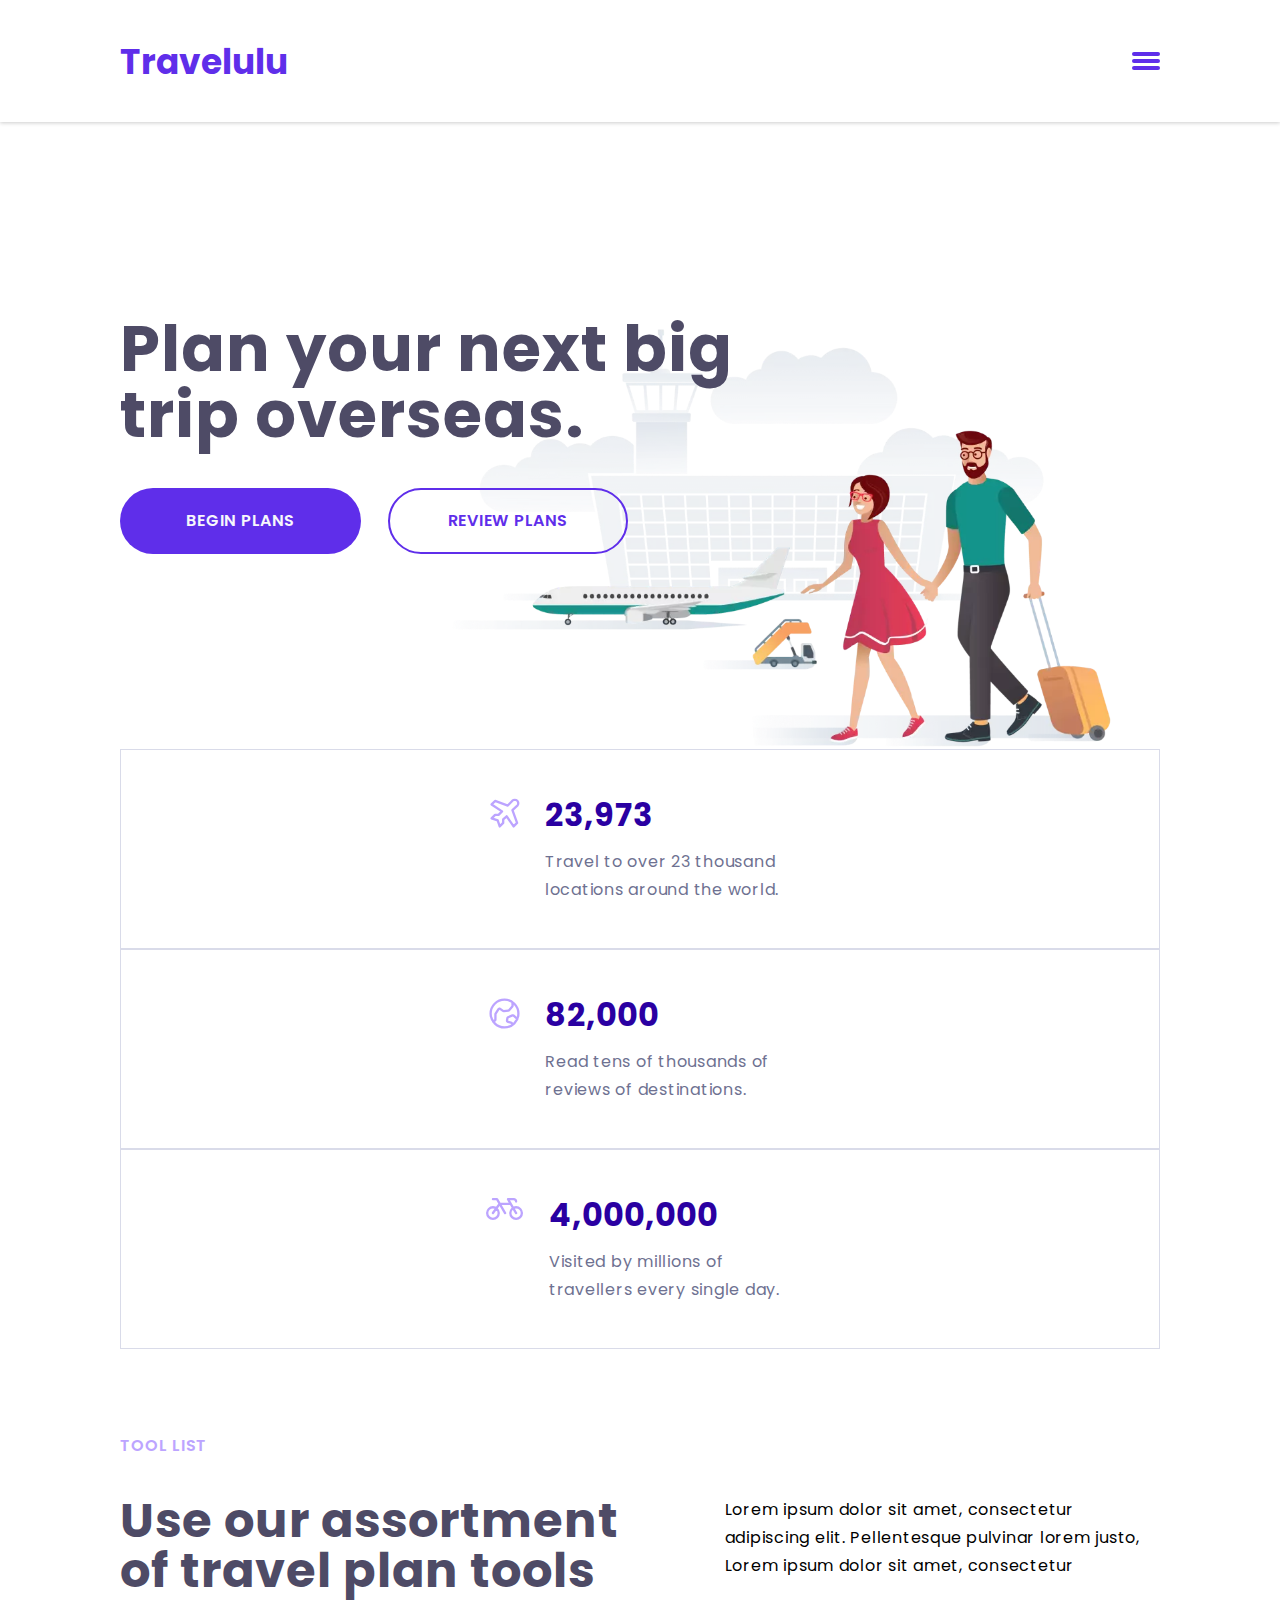
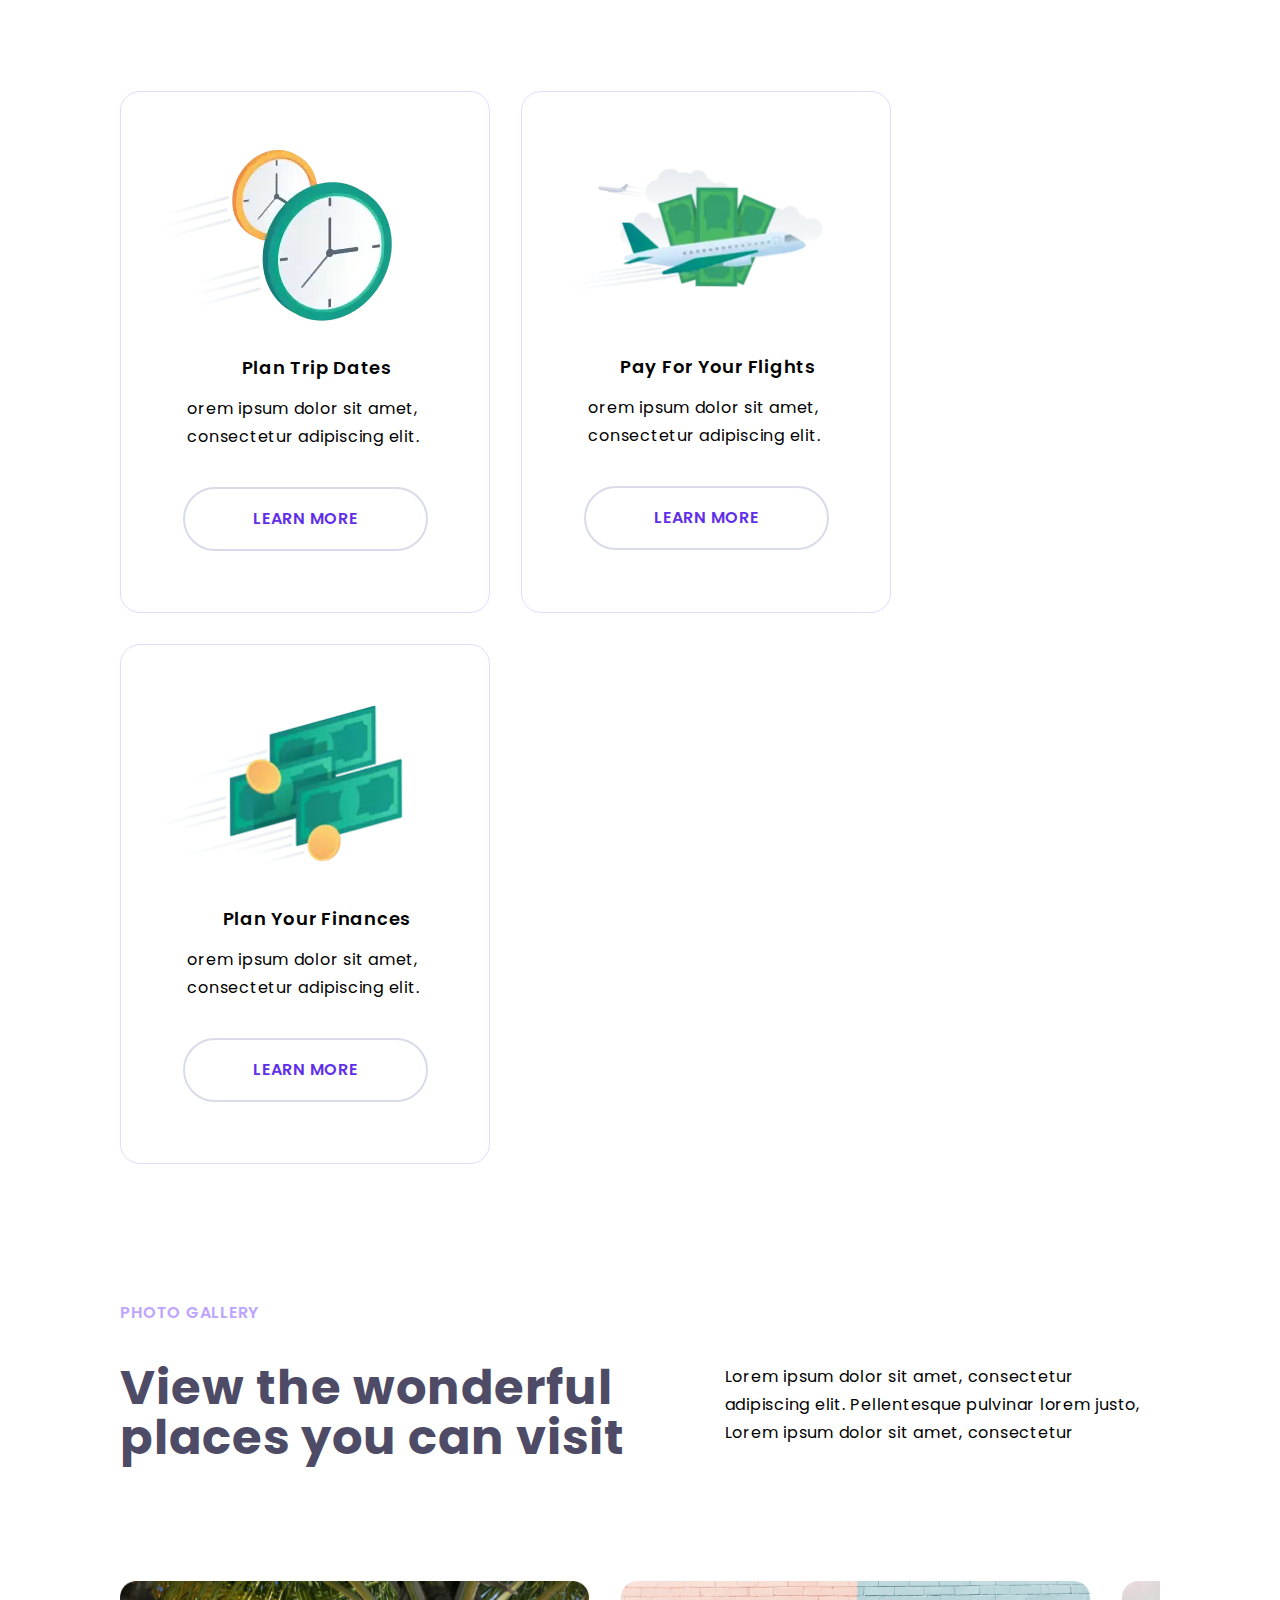
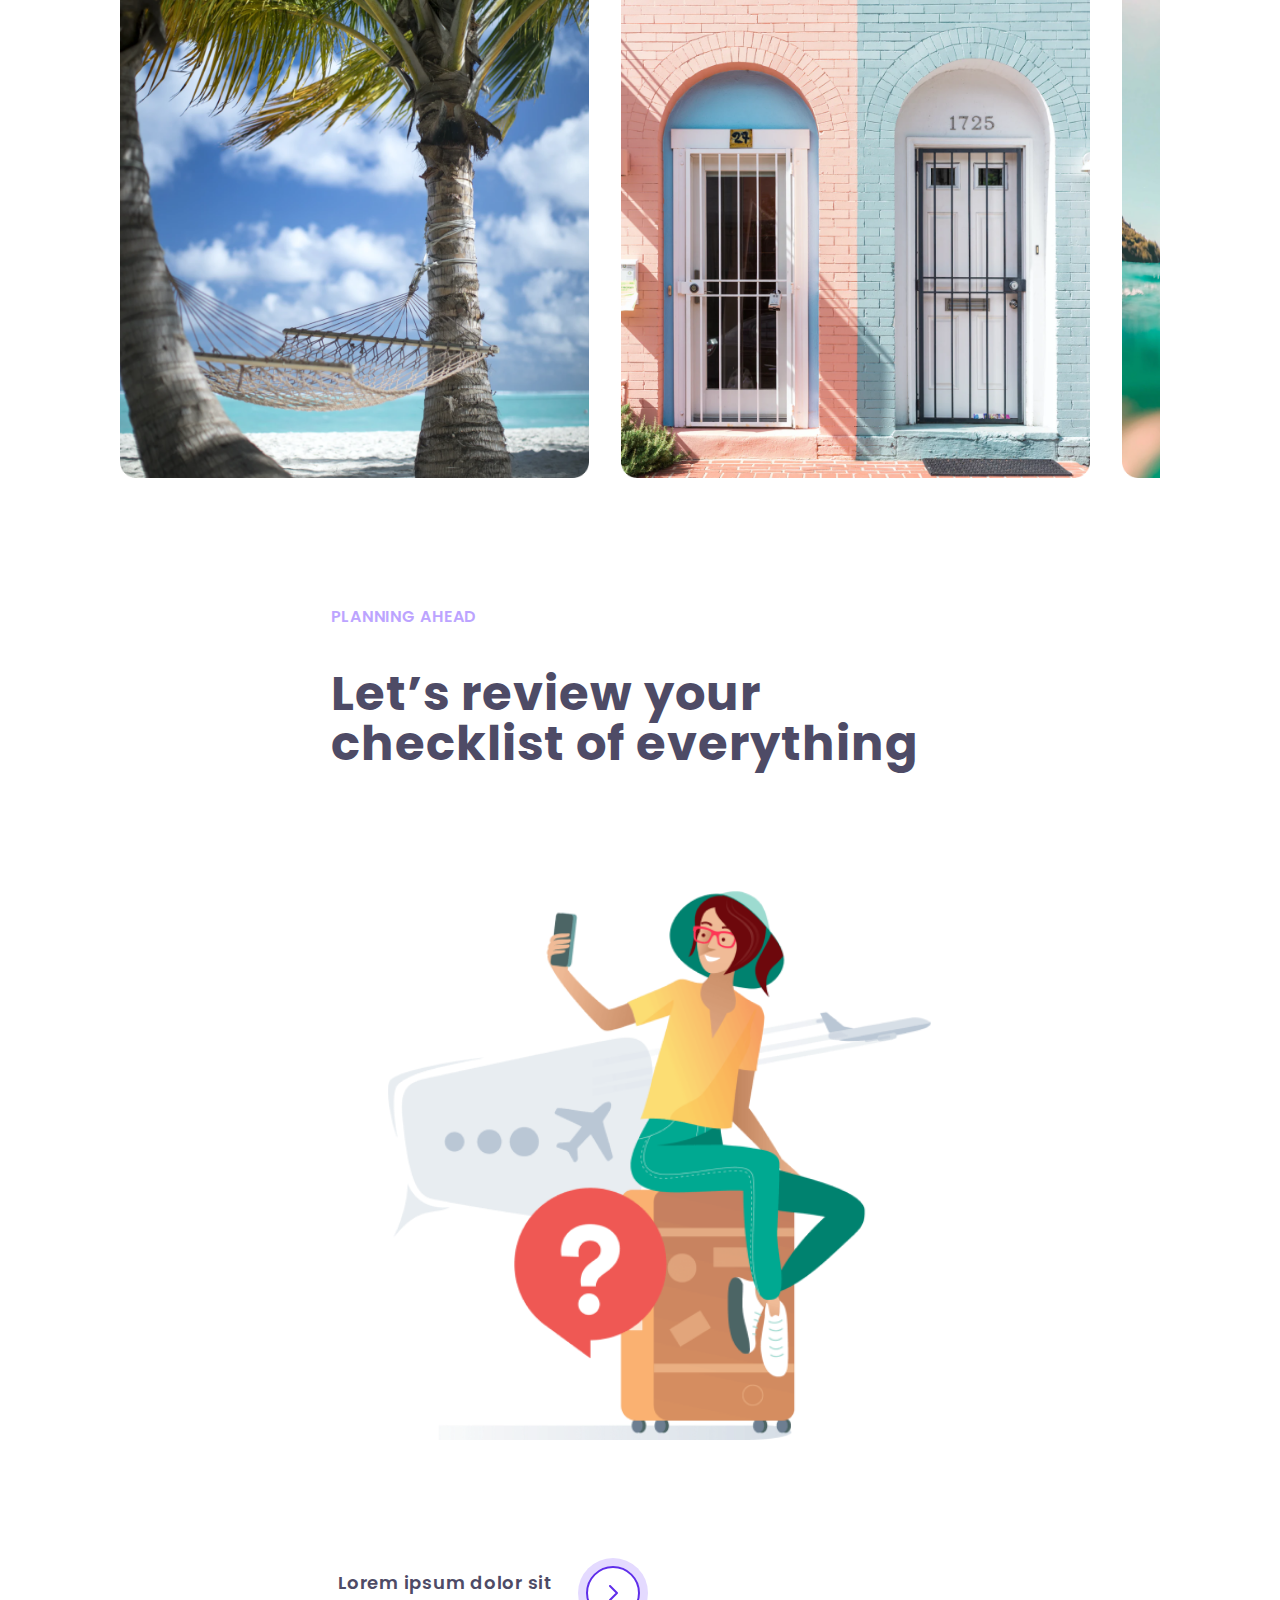
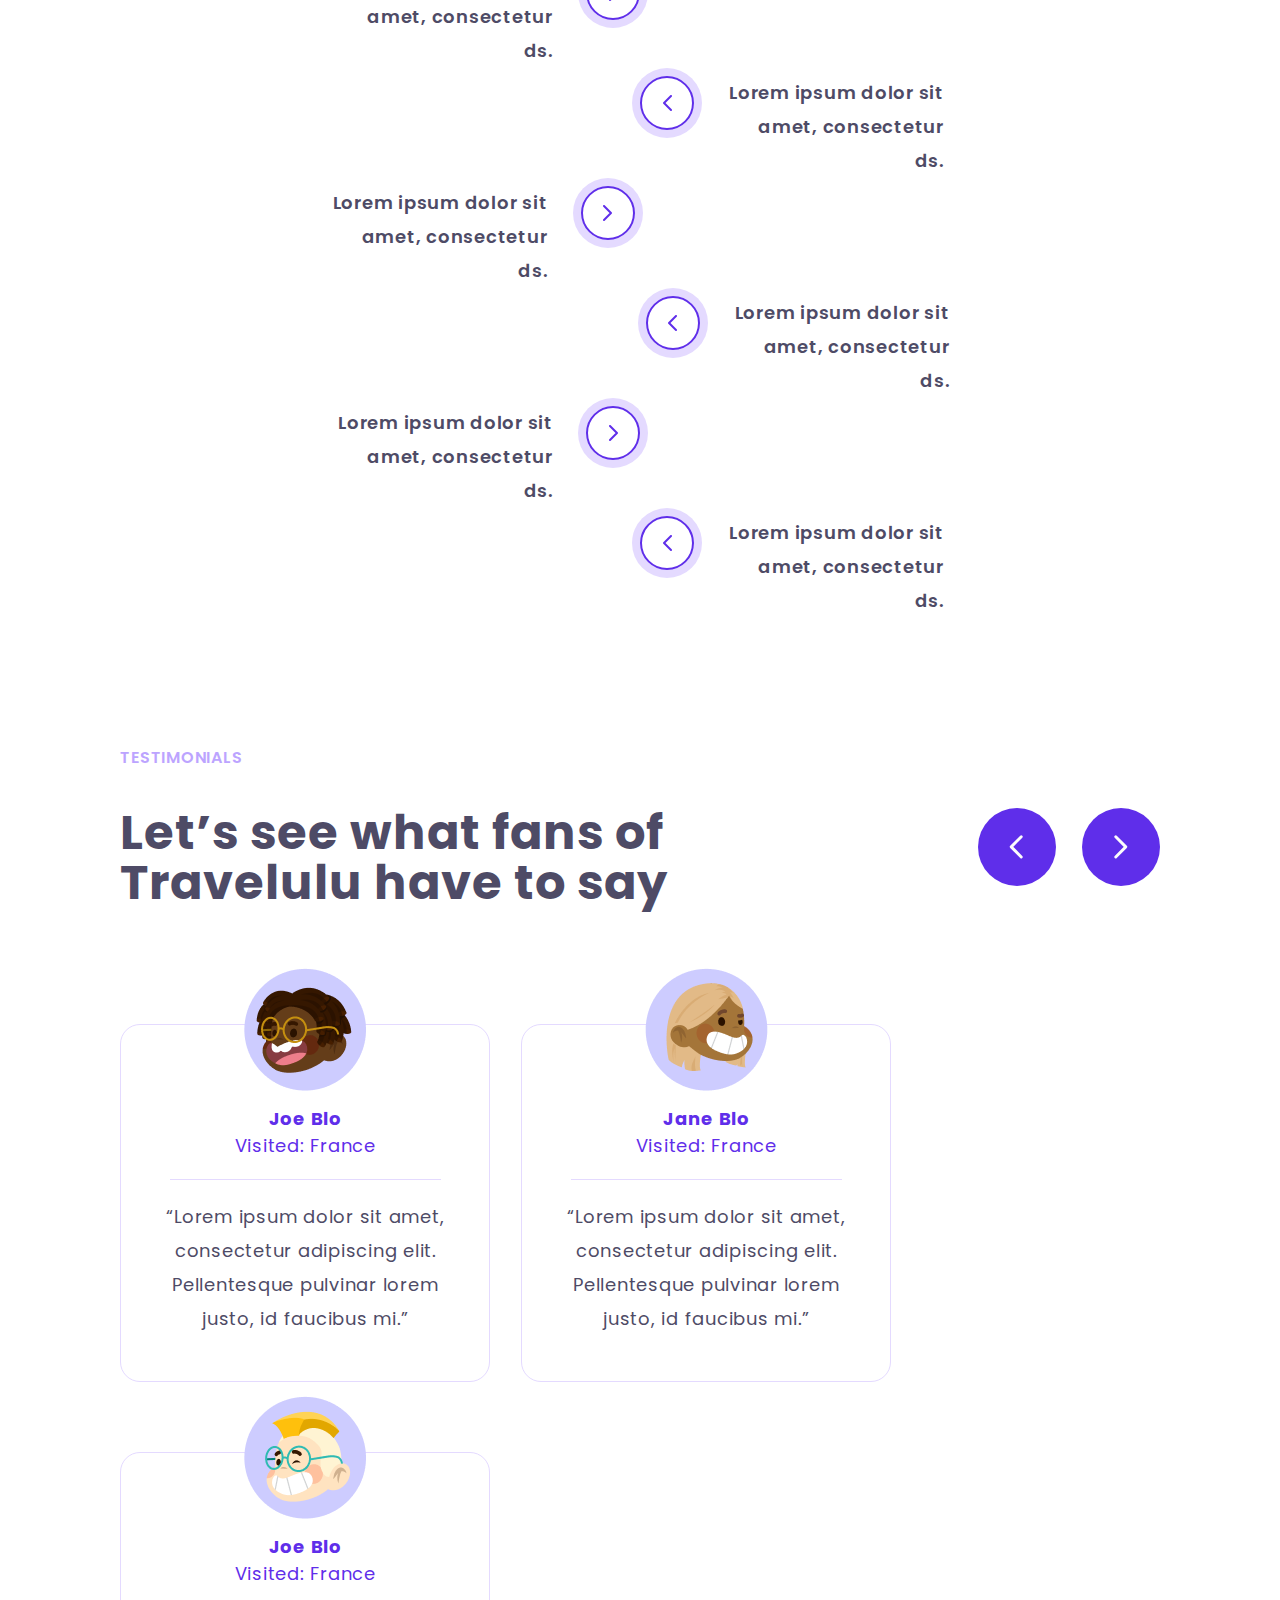
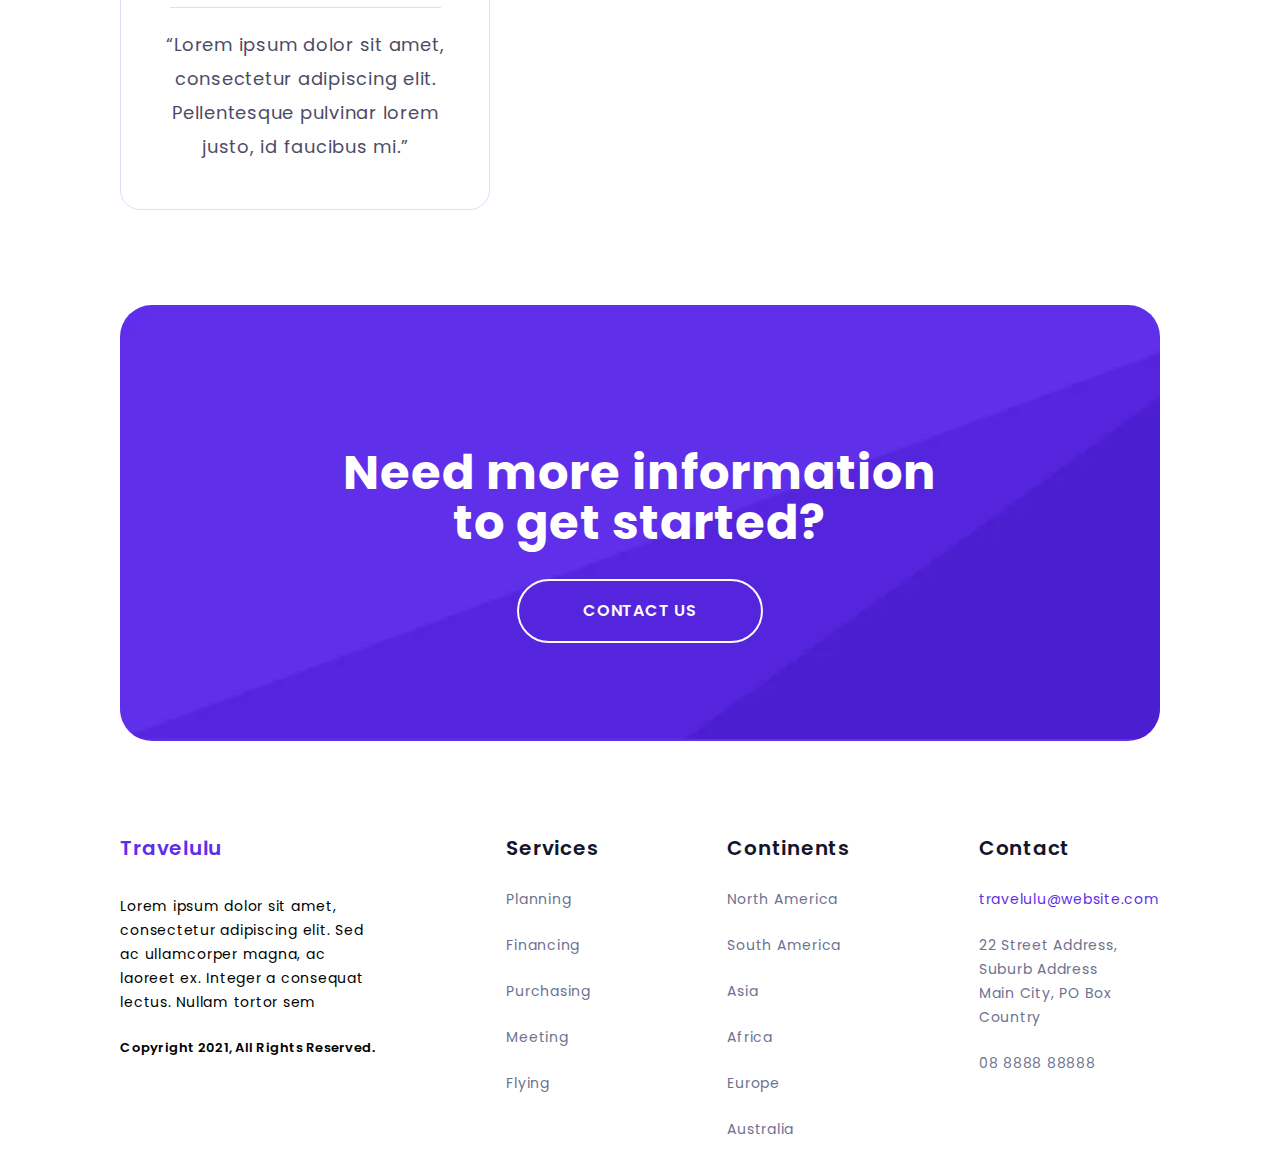
==== commit b56d4ba2: "href" ====
--- a/index.html
+++ b/index.html
@@ -13,7 +13,7 @@
     <header>
         <div class="container">
             <nav>
-                <p class="logo header-logo">Travelulu</p>
+                <p class="logo header-logo"><a href="#">Travelulu</a></p>
                 <div class="menu">
                     <svg width="28" height="18" viewBox="0 0 28 18" fill="none" xmlns="http://www.w3.org/2000/svg">
                     <rect width="28" height="4" rx="2" fill="#5F2EEA"/>
--- a/css/style.css
+++ b/css/style.css
@@ -214,11 +214,7 @@
     letter-spacing: 0.04688rem;
 }
 .tool-list{
-    padding:0 0px 135px ;
-    display: flex;
-    flex-wrap: wrap;
-    justify-content: center;
-    
+    padding:0 0px 135px;
 }
 .tool-list__section{
     display: flex;
@@ -318,11 +314,12 @@
     color:  #5F2EEA;
     border-radius: 40px;
 }
+.benefits__item__button:hover{
+    color: #FCFCFC;
+    background-color: #5F2EEA;
+}
 .photo-gallery{
     padding:0 0px 121px;
-    display: flex;
-    flex-wrap: wrap;
-    justify-content: center;
 }
 .photo-gallery__section{
     display: flex;
@@ -333,7 +330,7 @@
 }
 .photo-gallery__photos{
     display: flex;
-    column-gap: 32px;
+    gap: 32px;
     overflow: hidden;
 }
 .photo-gallery__photos > .photos__item{
@@ -372,9 +369,11 @@
     border-radius: 100%;
     border: 2px solid #5F2EEA;
     background-color: transparent;
-    color: #5F2EEA;
     box-shadow: 0 0 0px 8px #E4DAFF;
-    
+}
+.check-list__item__button:hover{
+    box-shadow: 0 0 10px 8px  #5F2EEA;
+    border: 2px solid #E4DAFF;
 }
 
 .planning-ahead__check-list {
@@ -454,6 +453,9 @@
     width: 77.84px;
     height: 77.84px;
     border-radius: 100%;
+}
+.testimonials__text__button:hover{
+    background-color: #BCA4FF;
 }
 .testimonials__benefits .benefits__item{
     position: relative;
@@ -518,7 +520,7 @@
     border: 2px solid #FCFCFC;
     color:#FCFCFC; 
 }
-.simple-button-white:hover{
+.simple-button:hover{
     box-shadow: 0 0 0px 8px #E4DAFF;
 }
 
@@ -607,7 +609,9 @@
     .planning-ahead__text>.text__h2{
         text-align: start;
     }
-    
+    .photos__item img {
+        width: 469px;
+    }
     .planning-ahead__check-list{
         grid-template-columns: 1fr 1fr;
         grid-template-rows: auto repeat(5,110px);
@@ -637,6 +641,10 @@
     .benefits{
         justify-content: center;
     }
+    .photo-gallery__photos{
+        flex-direction: column;
+        align-items: center;
+    }
 }
 @media (max-width: 900px){
     .footer-list:nth-child(2),.footer-list:nth-child(3){
@@ -712,19 +720,27 @@
     }
 }
 @media (max-width: 576px){
+    .home__h1{
+        font-size: 3.5rem;
+    }
     .testimonials__text__button-group{
         display: none;
     }
     .photos__item img {
-        width: 343px;
-    }
-    .tool-list__text{
+        width: 323px;
+    }
+    .text{
         padding-bottom: 60px;
     }
     .menu-list{
-        right: -20px;
+        right: -25px;
     }
     .menu-logo {
         margin: 0 65px 0 45px;
     }
+}
+@media (max-width: 400px){
+    .photos__item img {
+        width: 270px;
+    }
 }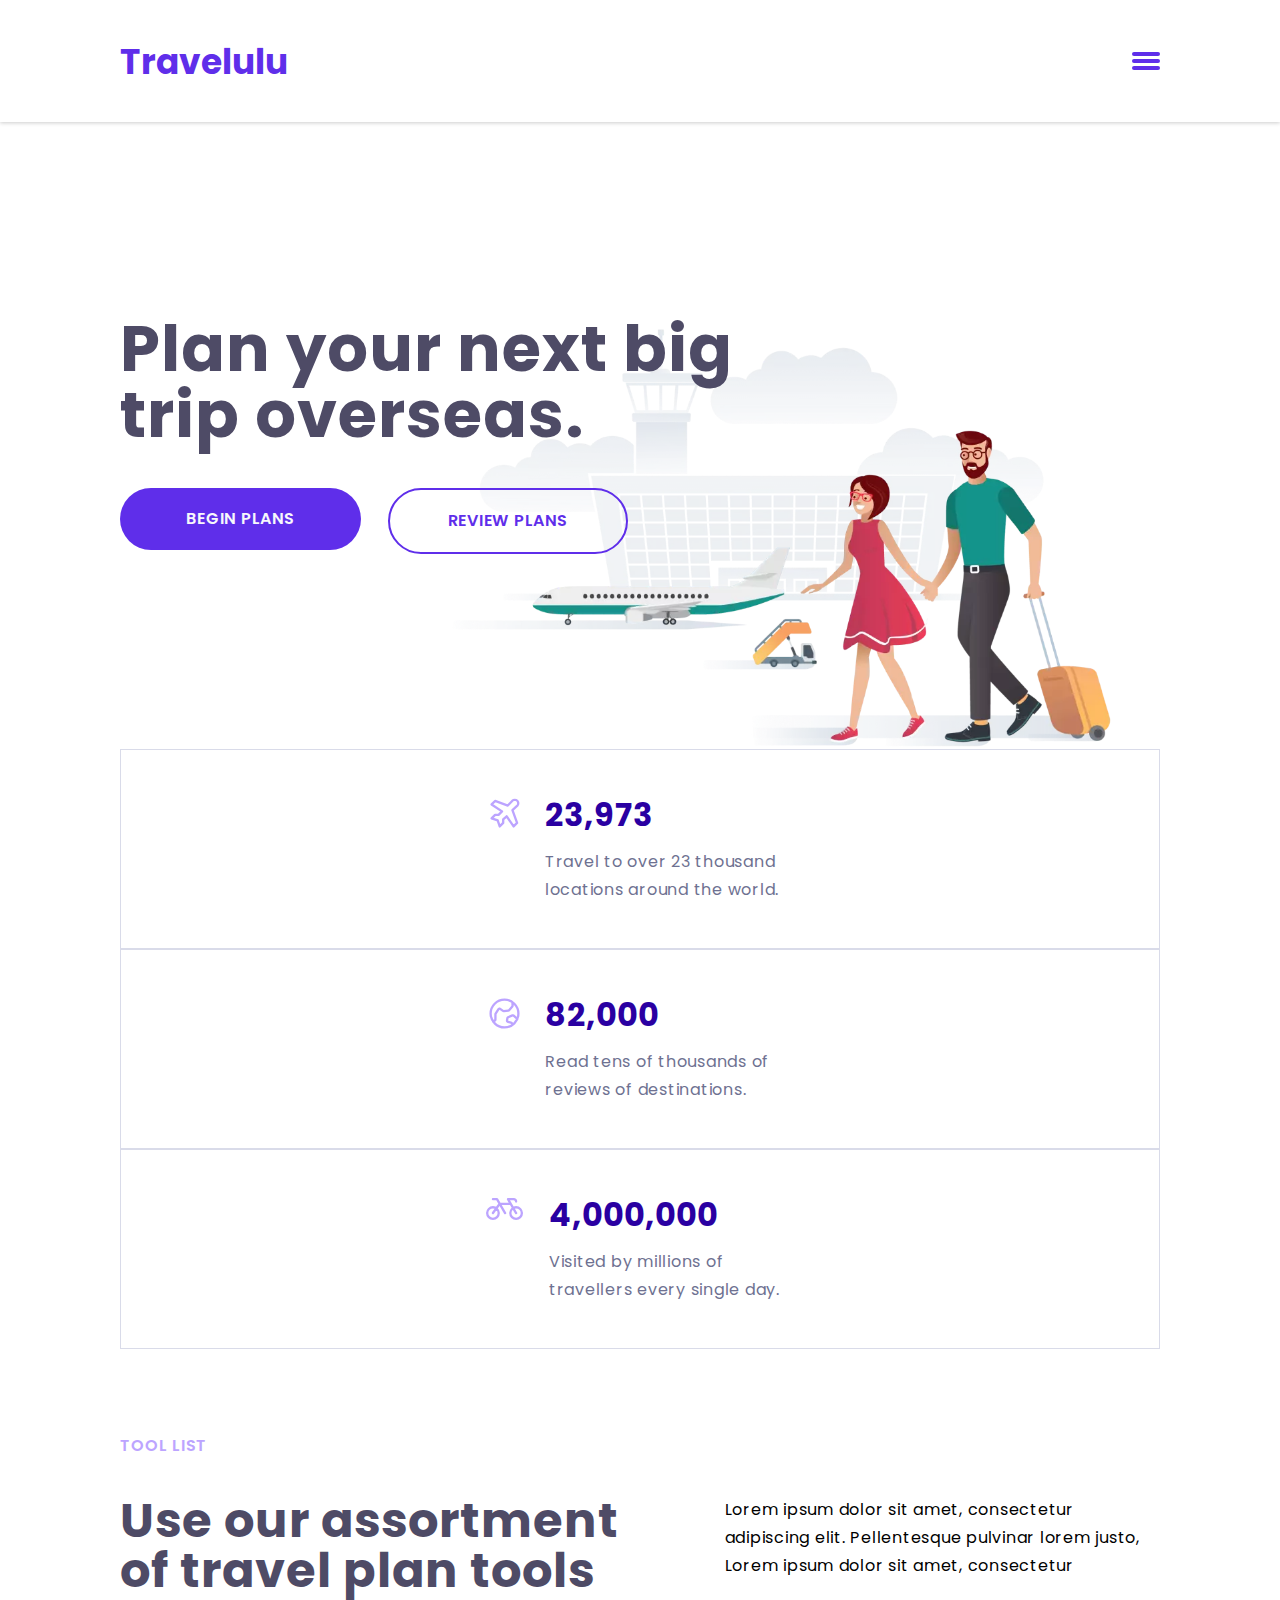
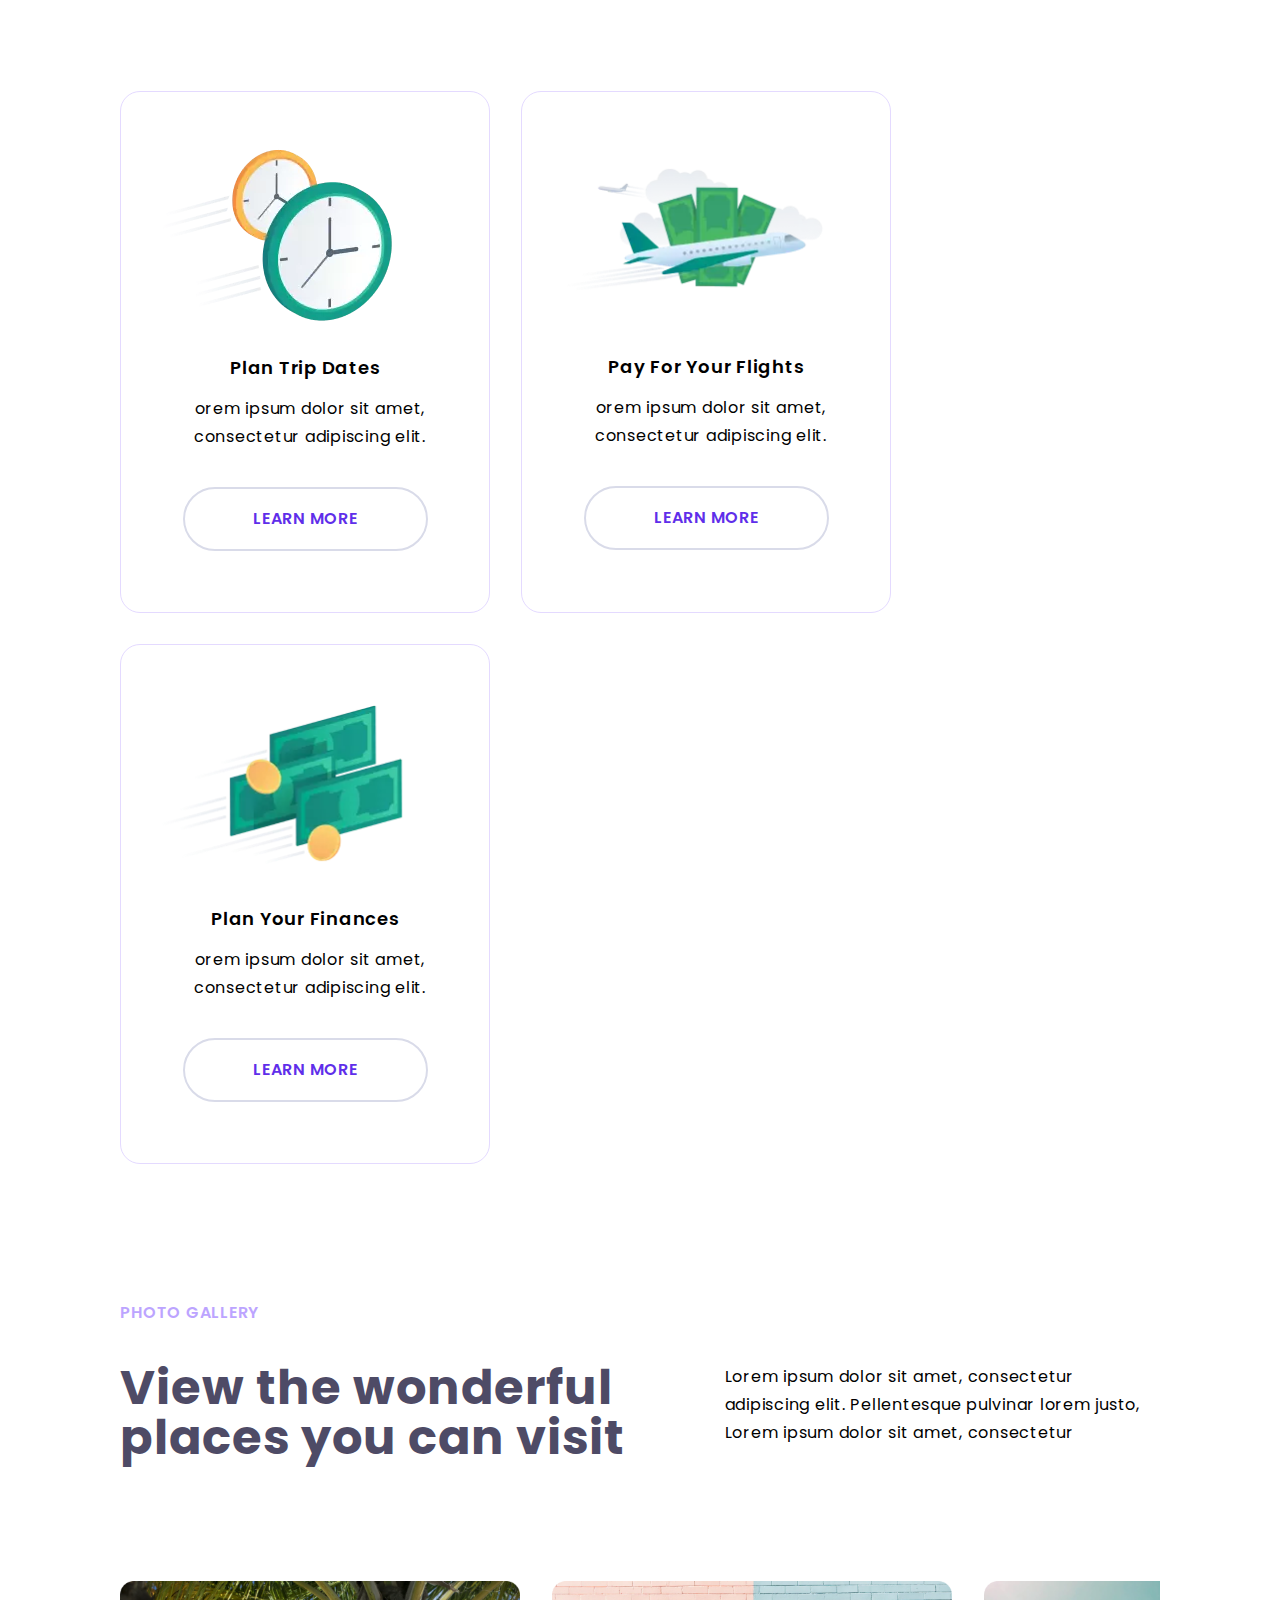
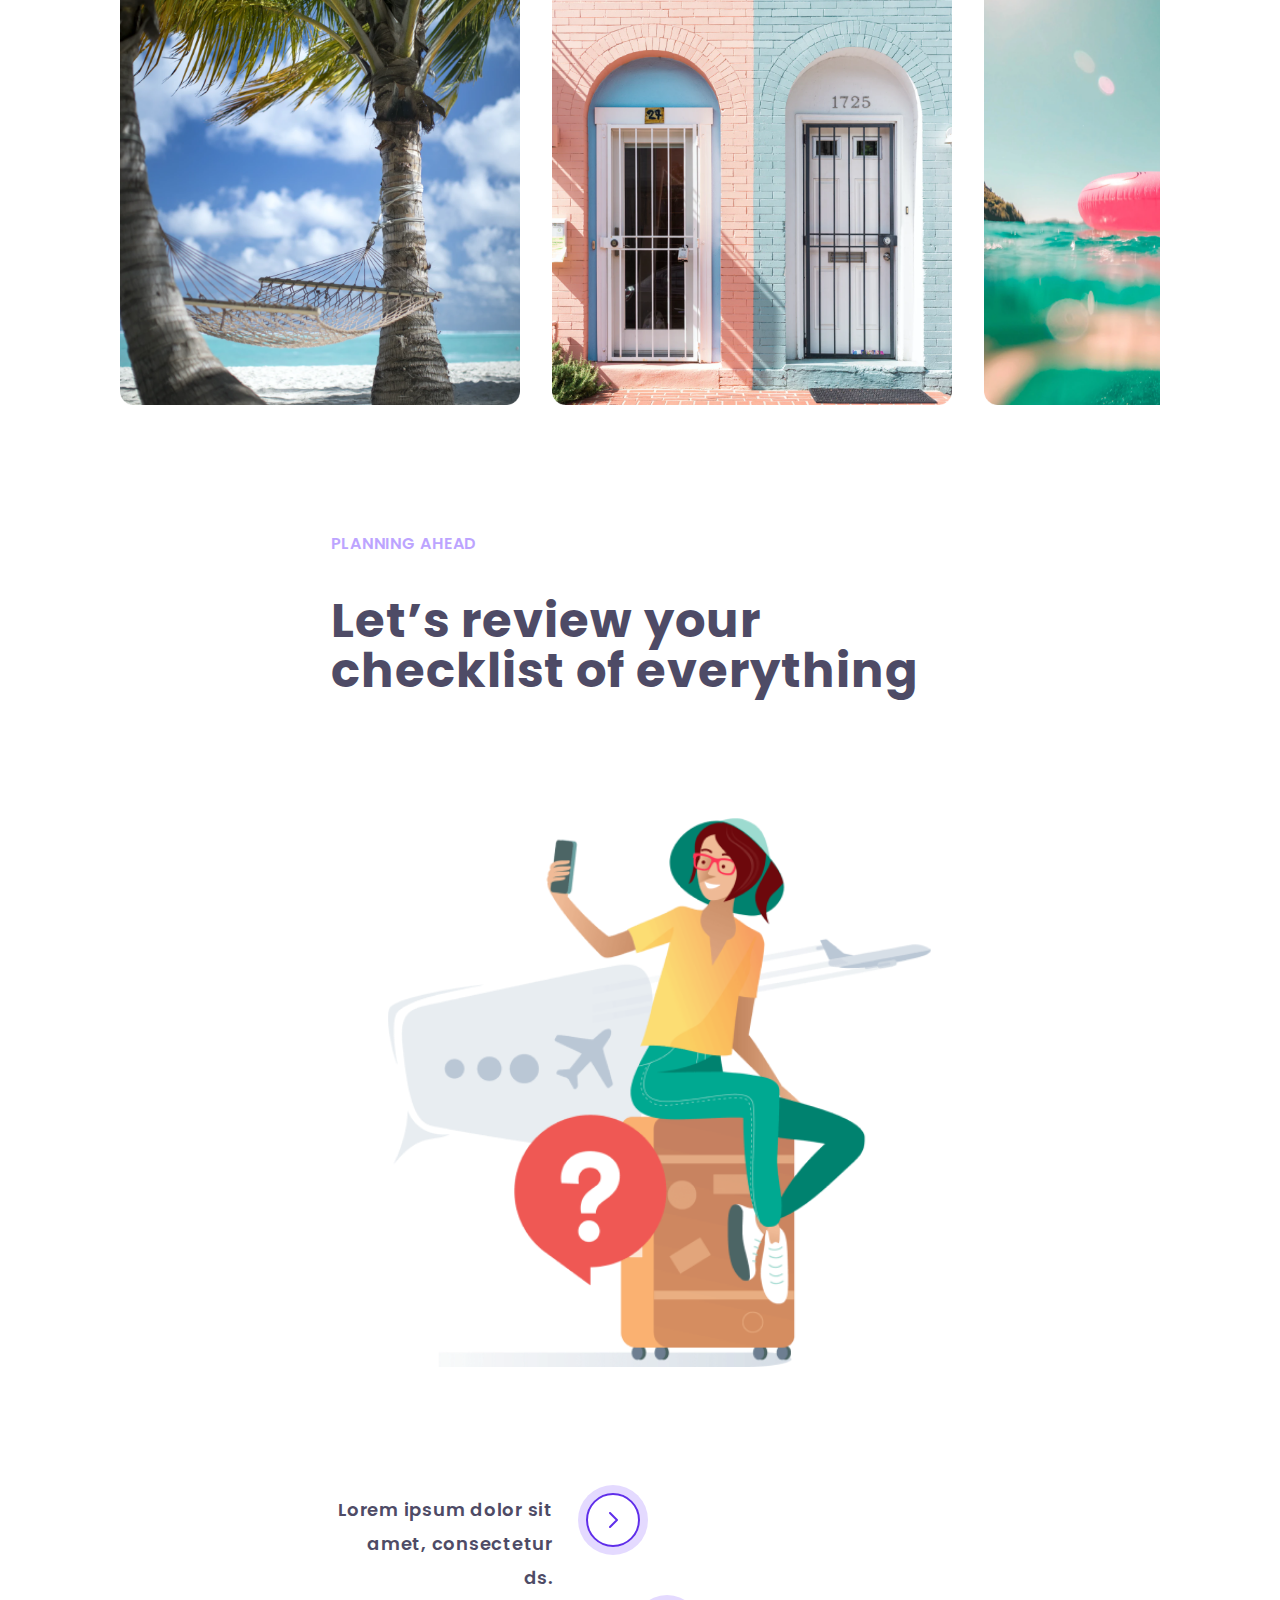
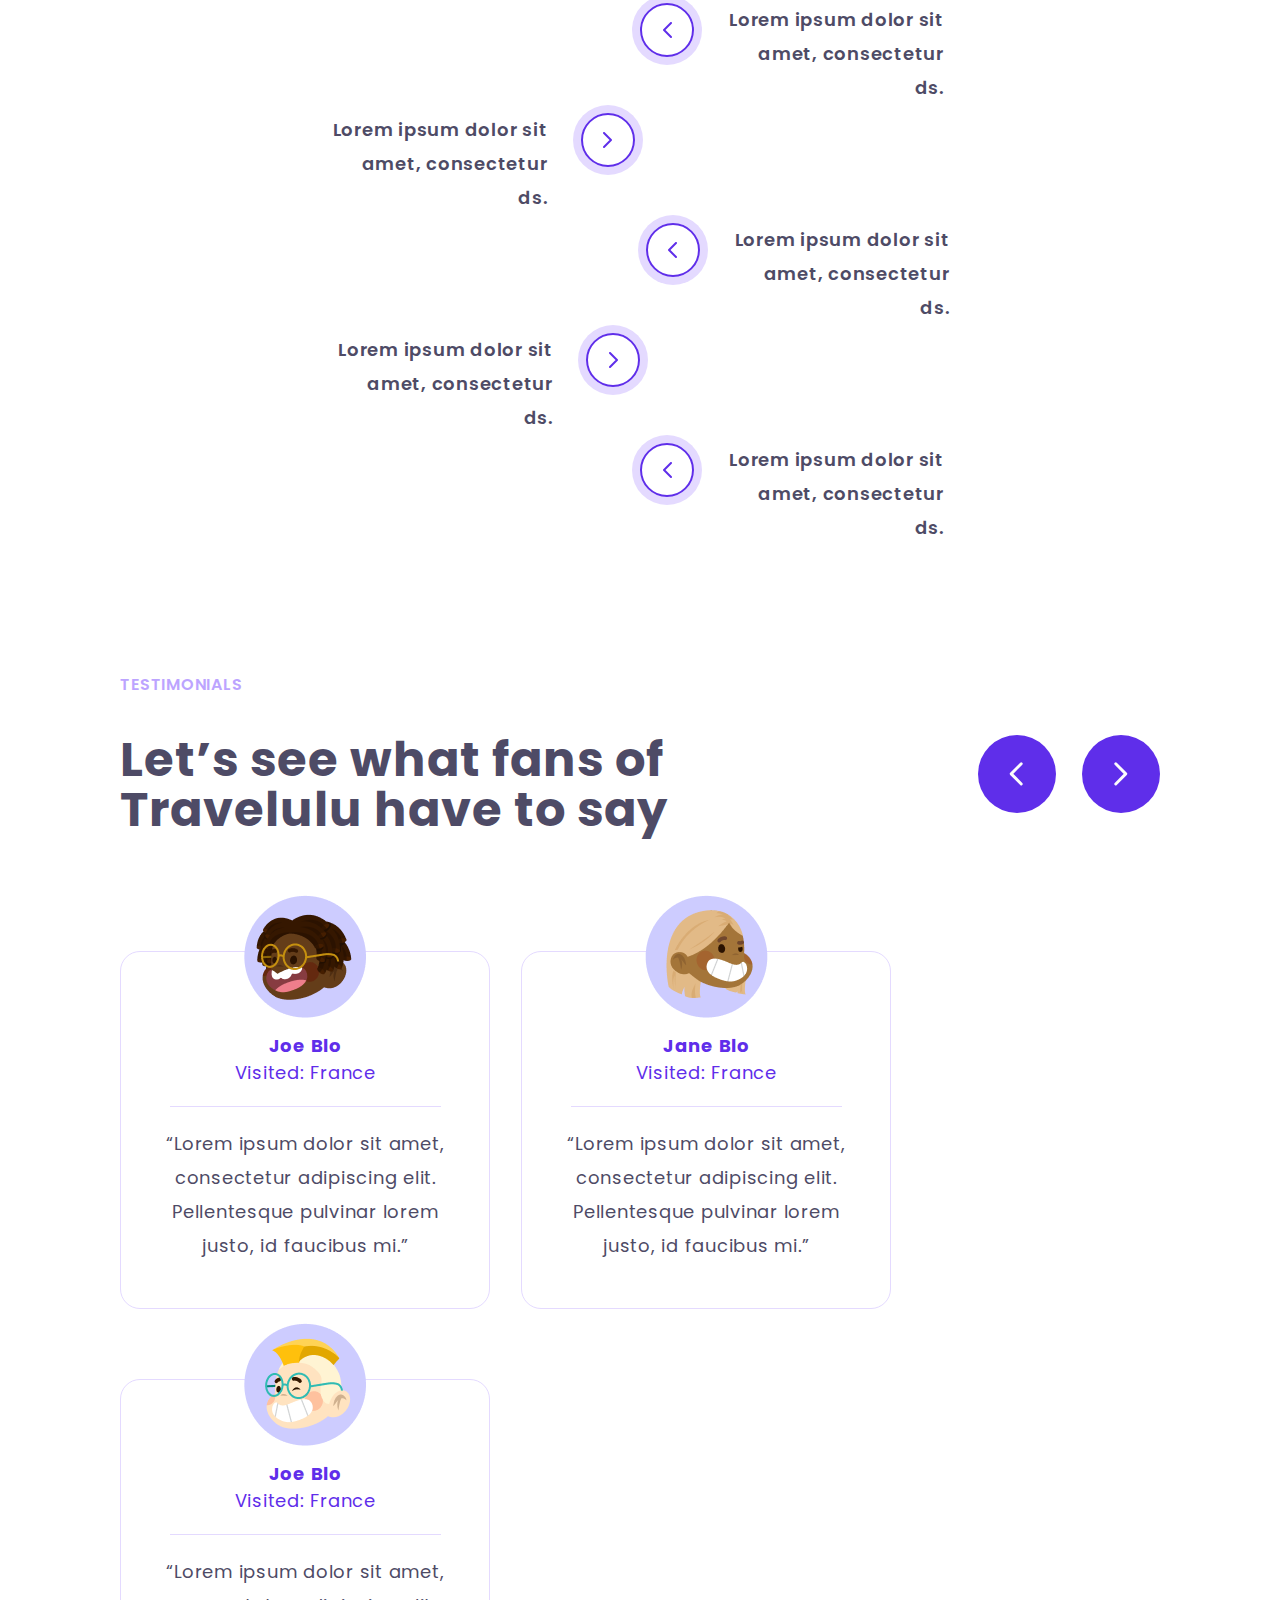
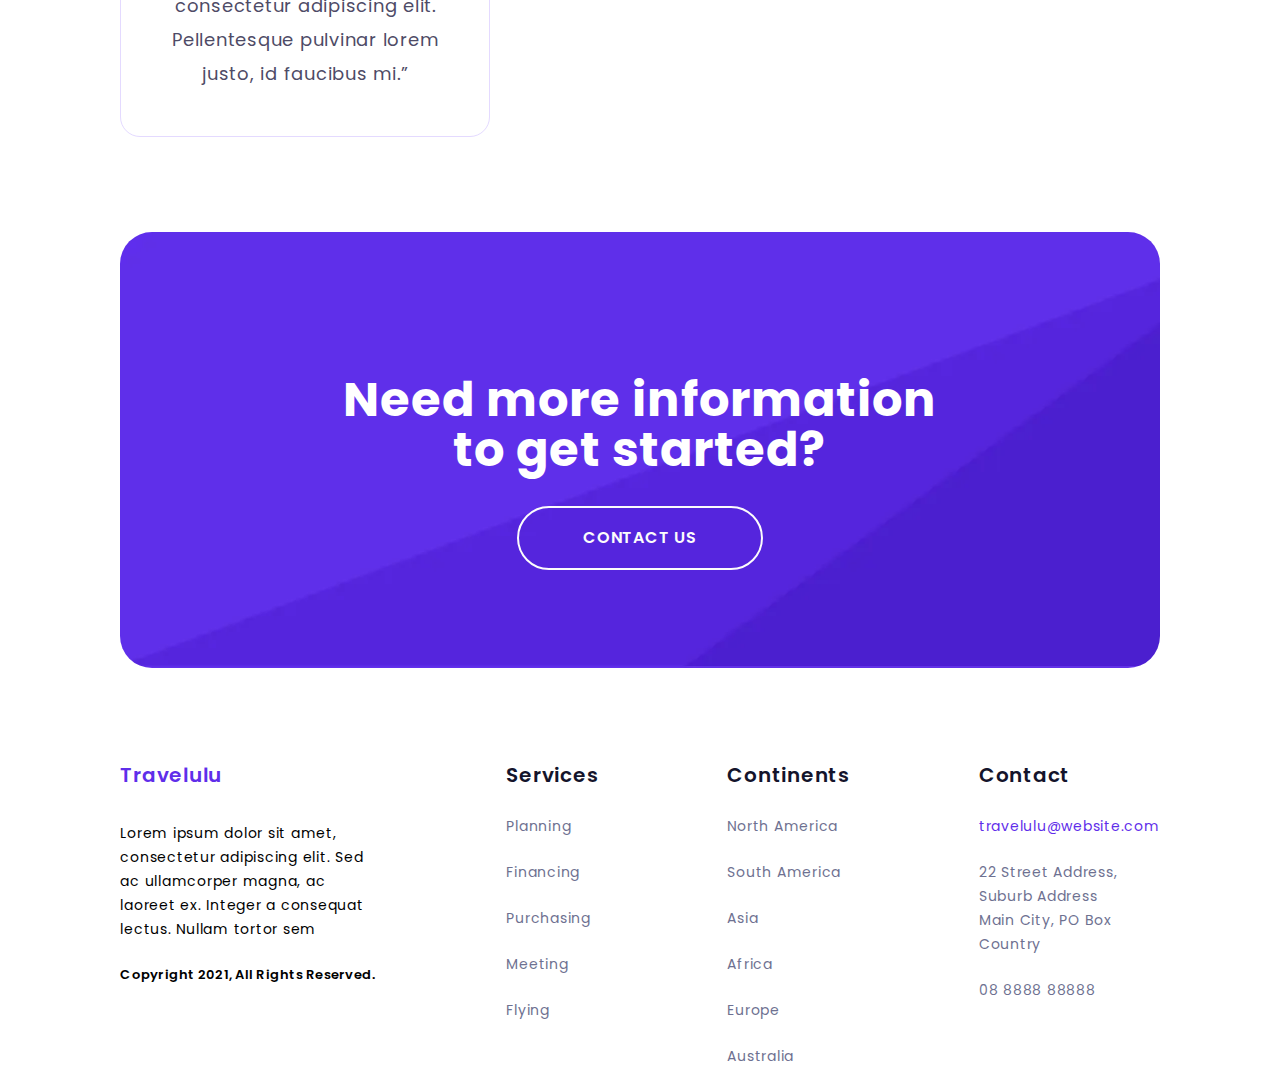
==== commit 09be9c8f: "newidontknow" ====
--- a/index.html
+++ b/index.html
@@ -13,7 +13,7 @@
     <header>
         <div class="container">
             <nav>
-                <p class="logo header-logo"><a href="#">Travelulu</a></p>
+                <p class="logo header-logo"><a href="index.html" target="_blank" rel="noopener noreferrer">Travelulu</a></p>
                 <div class="menu">
                     <svg width="28" height="18" viewBox="0 0 28 18" fill="none" xmlns="http://www.w3.org/2000/svg">
                     <rect width="28" height="4" rx="2" fill="#5F2EEA"/>
@@ -21,27 +21,27 @@
                     <rect y="14" width="28" height="4" rx="2" fill="#5F2EEA"/>
                     </svg>
                     <ul class="menu-list">
-                        <li class="menu__item"><p class="logo menu-logo">Travelulu</p>
+                        <li class="menu__item"><p class="logo menu-logo"><a href="index.html">Travelulu</a></p>
                             <svg width="24" height="24" viewBox="0 0 24 24" fill="none" xmlns="http://www.w3.org/2000/svg">
                                 <rect x="3.51465" y="0.686279" width="28" height="4" rx="2" transform="rotate(45 3.51465 0.686279)" fill="#F3EFFF"/>
                                 <rect width="28" height="4" rx="2" transform="matrix(-0.707107 0.707107 0.707107 0.707107 20.4863 0.686279)" fill="#F3EFFF"/>
                             </svg>
                         </li>
-                        <li class="menu__item"><a class="menu__link" href="#">Home</a></li>
+                        <li class="menu__item"><a class="menu__link" href="#home">Home</a></li>
                         <li class="menu__item">
                             <svg width="9" height="16" viewBox="0 0 9 16" fill="none" xmlns="http://www.w3.org/2000/svg">
                                 <rect x="1.09277" width="10.8204" height="1.54577" rx="0.772885" transform="rotate(45 1.09277 0)" fill="#F3EFFF"/>
                                 <rect width="10.8204" height="1.54577" rx="0.772885" transform="matrix(-0.707107 0.707107 0.707107 0.707107 7.65137 6.56958)" fill="#F3EFFF"/>
                             </svg>
-                            <a class="menu__link menu__title" href="#">
+                            <a class="menu__link menu__title" href="#services">
                             Services
                             </a>
                             <ul class="sub-menu">
-                                <li>Planning</li>
-                                <li>Financing</li>
-                                <li>Purchasing</li>
-                                <li>Reviewing</li>
-                                <li>Flying</li>
+                                <li><a href="#services">Planning</a></li>
+                                <li><a href="#services">Financing</a></li>
+                                <li><a href="#services">Purchasing</a></li>
+                                <li><a href="#services">Reviewing</a></li>
+                                <li><a href="#services">Flying</a></li>
                             </ul>
                         </li>
                         <li class="menu__item">
@@ -49,12 +49,20 @@
                                 <rect x="1.09277" width="10.8204" height="1.54577" rx="0.772885" transform="rotate(45 1.09277 0)" fill="#F3EFFF"/>
                                 <rect width="10.8204" height="1.54577" rx="0.772885" transform="matrix(-0.707107 0.707107 0.707107 0.707107 7.65137 6.56958)" fill="#F3EFFF"/>
                             </svg>
-                            <a class="menu__link" href="#">
+                            <a class="menu__link menu__title" href="#continents">
                             Continents
                             </a>
+                            <ul class="sub-menu">
+                                <li><a href="#continents">North America</a></li>
+                                <li><a href="#continents">South America</a></li>
+                                <li><a href="#continents">Asia</a></li>
+                                <li><a href="#continents">Africa</a></li>
+                                <li><a href="#continents">Europe</a></li>
+                                <li><a href="#continents">Australia</a></li>
+                            </ul>
                         </li>
-                        <li class="menu__item"><a class="menu__link" href="#">Contact</a></li>
-                        <li class="menu__item"><a class="menu__link" href="#">Privacy</a></li>
+                        <li class="menu__item"><a class="menu__link" href="#contact">Contact</a></li>
+                        <li class="menu__item"><a class="menu__link" href="#privacy">Privacy</a></li>
                     </ul>
                 </div>
             </nav>    
@@ -63,15 +71,19 @@
 
     <section class="home">
         <div class="container">
-            <div class="home__section">
+            <div class="home__section" id="home">
                 <h1 class="home__h1">Plan your next big trip overseas.</h1>
                 <div class="button-group">
-                    <button class="simple-button simple-button-dark" aria-label="BEGIN PLANS">
-                        BEGIN PLANS
-                    </button>
-                    <button class="simple-button simple-button-light" aria-label="REVIEW PLANS">
-                        REVIEW PLANS
-                    </button>
+                    <form action="error.html" target="_blank">
+                        <button class="simple-button simple-button-dark" aria-label="BEGIN PLANS">
+                            BEGIN PLANS
+                        </button>
+                    </form>
+                    <form action="error.html" target="_blank">
+                        <button class="simple-button simple-button-light" aria-label="REVIEW PLANS">
+                            REVIEW PLANS
+                        </button>
+                    </form>
                 </div>
                 <div class="home__image-bg"><img src="images/boarding.webp" alt="background"></div>
             </div>    
@@ -124,19 +136,25 @@
                         <div class="benefits__item__photo"><img src="images/benefits-time.webp" alt="time"></div>
                         <h3 class="benefits__item__h3">Plan Trip Dates</h3>
                         <p class="benefits__item__p">orem ipsum dolor sit amet, consectetur adipiscing elit.</p>
-                        <button class="benefits__item__button" aria-label="LEARN MORE">LEARN MORE</button>
+                        <form action="error.html" target="_blank">
+                            <button class="benefits__item__button" aria-label="LEARN MORE">LEARN MORE</button>
+                        </form>
                     </div>
                     <div class="benefits__item">
                         <div class="benefits__item__photo"><img src="images/benefits-plane.webp" alt="plane"></div>
                         <h3 class="benefits__item__h3">Pay For Your Flights</h3>
                         <p class="benefits__item__p">orem ipsum dolor sit amet, consectetur adipiscing elit. </p>
-                        <button class="benefits__item__button" aria-label="LEARN MORE">LEARN MORE</button>
+                        <form action="error.html" target="_blank">
+                            <button class="benefits__item__button" aria-label="LEARN MORE">LEARN MORE</button>
+                        </form>
                     </div>
                     <div class="benefits__item">
                         <div class="benefits__item__photo"><img src="images/benefits-money.webp" alt="money"></div>
                         <h3 class="benefits__item__h3">Plan Your Finances</h3>
                         <p class="benefits__item__p">orem ipsum dolor sit amet, consectetur adipiscing elit. </p>
-                        <button class="benefits__item__button" aria-label="LEARN MORE">LEARN MORE</button>
+                        <form action="error.html" target="_blank">
+                            <button class="benefits__item__button" aria-label="LEARN MORE">LEARN MORE</button>
+                        </form>
                     </div>
                 </div>
             </div>
@@ -171,51 +189,63 @@
                 <div class="planning-ahead__img"><img src="images/checklist-image.webp" alt="planning"></div>   
                 <div class="check-list__item check-list__item-1">
                     <p class="check-list__item__p">Lorem ipsum dolor sit amet, consectetur ds.</p>
-                    <button class="check-list__item__button" aria-label="check list tips">
-                        <svg width="9" height="16" viewBox="0 0 9 16" fill="none" xmlns="http://www.w3.org/2000/svg">
-                            <path d="M1 1L7.96317 7.96317L1 14.9263" stroke="#5F2EEA" stroke-width="2" stroke-linecap="round" stroke-linejoin="round"/>
-                        </svg>
-                    </button>
+                    <form action="error.html" target="_blank">
+                        <button class="check-list__item__button" aria-label="check list tips">
+                            <svg width="9" height="16" viewBox="0 0 9 16" fill="none" xmlns="http://www.w3.org/2000/svg">
+                                <path d="M1 1L7.96317 7.96317L1 14.9263" stroke="#5F2EEA" stroke-width="2" stroke-linecap="round" stroke-linejoin="round"/>
+                            </svg>
+                        </button>
+                    </form>
                 </div>
                 <div class="check-list__item check-list__item-2">
                     <p class="check-list__item__p">Lorem ipsum dolor sit amet, consectetur ds.</p>
-                    <button class="check-list__item__button" aria-label="check list tips">
-                        <svg width="9" height="16" viewBox="0 0 9 16" fill="none" xmlns="http://www.w3.org/2000/svg">
-                            <path d="M1 1L7.96317 7.96317L1 14.9263" stroke="#5F2EEA" stroke-width="2" stroke-linecap="round" stroke-linejoin="round"/>
-                        </svg>
-                    </button>
+                    <form action="error.html" target="_blank">
+                        <button class="check-list__item__button" aria-label="check list tips">
+                            <svg width="9" height="16" viewBox="0 0 9 16" fill="none" xmlns="http://www.w3.org/2000/svg">
+                                <path d="M1 1L7.96317 7.96317L1 14.9263" stroke="#5F2EEA" stroke-width="2" stroke-linecap="round" stroke-linejoin="round"/>
+                            </svg>
+                        </button>
+                    </form>
                 </div>
                 <div class="check-list__item check-list__item-3">
                     <p class="check-list__item__p">Lorem ipsum dolor sit amet, consectetur ds.</p>
-                    <button class="check-list__item__button" aria-label="check list tips">
-                        <svg width="9" height="16" viewBox="0 0 9 16" fill="none" xmlns="http://www.w3.org/2000/svg">
-                            <path d="M1 1L7.96317 7.96317L1 14.9263" stroke="#5F2EEA" stroke-width="2" stroke-linecap="round" stroke-linejoin="round"/>
-                        </svg>
-                    </button>
+                    <form action="error.html" target="_blank">
+                        <button class="check-list__item__button" aria-label="check list tips">
+                            <svg width="9" height="16" viewBox="0 0 9 16" fill="none" xmlns="http://www.w3.org/2000/svg">
+                                <path d="M1 1L7.96317 7.96317L1 14.9263" stroke="#5F2EEA" stroke-width="2" stroke-linecap="round" stroke-linejoin="round"/>
+                            </svg>
+                        </button>
+                    </form>
                 </div>
                     
                 <div class="check-list__item check-list__item-4">
-                    <button class="check-list__item__button" aria-label="check list tips">
-                        <svg width="9" height="16" viewBox="0 0 9 16" fill="none" xmlns="http://www.w3.org/2000/svg">
-                            <path d="M8 1L1.03683 7.96317L8 14.9263" stroke="#5F2EEA" stroke-width="2" stroke-linecap="round" stroke-linejoin="round"/>
-                        </svg>
-                    </button>
+                    <form action="error.html" target="_blank">
+                        <button class="check-list__item__button" aria-label="check list tips">
+                            <svg width="9" height="16" viewBox="0 0 9 16" fill="none" xmlns="http://www.w3.org/2000/svg">
+                                <path d="M8 1L1.03683 7.96317L8 14.9263" stroke="#5F2EEA" stroke-width="2" stroke-linecap="round" stroke-linejoin="round"/>
+                            </svg>
+                        </button>
+                    </form>
                     <p class="check-list__item__p">Lorem ipsum dolor sit amet, consectetur ds.</p>
                 </div>
                 <div class="check-list__item check-list__item-5">
-                    <button class="check-list__item__button" aria-label="check list tips">
-                        <svg width="9" height="16" viewBox="0 0 9 16" fill="none" xmlns="http://www.w3.org/2000/svg">
-                            <path d="M8 1L1.03683 7.96317L8 14.9263" stroke="#5F2EEA" stroke-width="2" stroke-linecap="round" stroke-linejoin="round"/>
-                        </svg>
-                    </button>
+                    <form action="error.html" target="_blank">
+                        <button class="check-list__item__button" aria-label="check list tips">
+                            <svg width="9" height="16" viewBox="0 0 9 16" fill="none" xmlns="http://www.w3.org/2000/svg">
+                                <path d="M8 1L1.03683 7.96317L8 14.9263" stroke="#5F2EEA" stroke-width="2" stroke-linecap="round" stroke-linejoin="round"/>
+                            </svg>
+                        </button>
+                    </form>
                     <p class="check-list__item__p">Lorem ipsum dolor sit amet, consectetur ds.</p>
                 </div>
                 <div class="check-list__item check-list__item-6">
-                    <button class="check-list__item__button" aria-label="check list tips">
-                        <svg width="9" height="16" viewBox="0 0 9 16" fill="none" xmlns="http://www.w3.org/2000/svg">
-                            <path d="M8 1L1.03683 7.96317L8 14.9263" stroke="#5F2EEA" stroke-width="2" stroke-linecap="round" stroke-linejoin="round"/>
-                        </svg>
-                    </button>
+                    <form action="error.html" target="_blank">
+                        <button class="check-list__item__button" aria-label="check list tips">
+                            <svg width="9" height="16" viewBox="0 0 9 16" fill="none" xmlns="http://www.w3.org/2000/svg">
+                                <path d="M8 1L1.03683 7.96317L8 14.9263" stroke="#5F2EEA" stroke-width="2" stroke-linecap="round" stroke-linejoin="round"/>
+                            </svg>
+                        </button>
+                    </form>
                     <p class="check-list__item__p">Lorem ipsum dolor sit amet, consectetur ds.</p>
                 </div>     
             </div>
@@ -278,48 +308,50 @@
   <section class="contact-box">
     <div class="container">
         <div class="contact-box__section">
-            <h1 class="contact-box__h1"><a href="error.html" target="_blank" rel="noopener noreferrer">Need more information to get started?</a></h1>
-            <button class="simple-button simple-button-white" aria-label="CONTACT US">
-            CONTACT US
-            </button>
+            <h1 class="contact-box__h1">Need more information to get started?</h1>
+            <form action="error.html" target="_blank">
+                <button class="simple-button simple-button-white" aria-label="CONTACT US">
+                CONTACT US
+                </button>
+            </form>
         </div>
     </div>
   </section>
   <footer>
     <div class="container">
         <nav>
-            <ul class="footer-list privacy-list">
+            <ul class="footer-list privacy-list" id="privacy">
                 <li class="footer-list__item">
-                    <p class="logo footer-logo">Travelulu</p>
+                    <p class="logo footer-logo"><a href="index.html" target="_blank" rel="noopener noreferrer">Travelulu</a></p>
                 </li>
-                <li class="footer-list__item">Lorem ipsum dolor sit amet, consectetur adipiscing elit. Sed ac ullamcorper magna, ac laoreet ex. Integer a consequat lectus. Nullam tortor sem</li>
-                <li class="footer-list__item">Copyright 2021, All Rights Reserved.</li>
+                <li class="footer-list__item"><a href="#">Lorem ipsum dolor sit amet, consectetur adipiscing elit. Sed ac ullamcorper magna, ac laoreet ex. Integer a consequat lectus. Nullam tortor sem</a></li>
+                <li class="footer-list__item"><a href="#">Copyright 2021, All Rights Reserved.</a></li>
             </ul>
             <ul class="footer-list">
-                <li class="footer-list__item">Services</li>
-                <li class="footer-list__item">Planning</li>
-                <li class="footer-list__item">Financing</li>
-                <li class="footer-list__item">Purchasing</li>
-                <li class="footer-list__item">Meeting</li>
-                <li class="footer-list__item">Flying</li>
+                <li class="footer-list__item" id="services"><a href="#">Services</a></li>
+                <li class="footer-list__item"><a href="#">Planning</a></li>
+                <li class="footer-list__item"><a href="#">Financing</a></li>
+                <li class="footer-list__item"><a href="#">Purchasing</a></li>
+                <li class="footer-list__item"><a href="#">Meeting</a></li>
+                <li class="footer-list__item"><a href="#">Flying</a></li>
             </ul>
-            <ul class="footer-list">
-                <li class="footer-list__item">Continents</li>
-                <li class="footer-list__item"> North America</li>
-                <li class="footer-list__item">South America</li>
-                <li class="footer-list__item">Asia</li>
-                <li class="footer-list__item">Africa</li>
-                <li class="footer-list__item">Europe</li>
-                <li class="footer-list__item">Australia</li>
+            <ul class="footer-list" id="continents">
+                <li class="footer-list__item"><a href="#">Continents</a></li>
+                <li class="footer-list__item"><a href="#">North America</a></li>
+                <li class="footer-list__item"><a href="#">South America</a></li>
+                <li class="footer-list__item"><a href="#">Asia</a></li>
+                <li class="footer-list__item"><a href="#">Africa</a></li>
+                <li class="footer-list__item"><a href="#">Europe</a></li>
+                <li class="footer-list__item"><a href="#">Australia</a></li>
             </ul>
             <ul class="footer-list contact-list">
-                <li class="footer-list__item">Contact</li>
-                <li class="footer-list__item"><a class="footer-list__link" href="#">travelulu@website.com</a></li>
-                <li class="footer-list__item">22 Street Address,
+                <li class="footer-list__item"><a href="#">Contact</a></li>
+                <li class="footer-list__item"><a class="footer-list__link" href="mailto:travelulu@website.com">travelulu@website.com</a></li>
+                <li class="footer-list__item"><a href="https://clck.ru/374hWU=Адрес" target="_blank">22 Street Address,
                     Suburb Address
                     Main City, PO Box
-                    Country</li>
-                <li class="footer-list__item"><a class="footer-list__link" href="#">08 8888 88888</a></li>
+                    Country</a></li>
+                <li class="footer-list__item" id="contact"><a class="footer-list__link" href="tel:08888888888">08 8888 88888</a></li>
             </ul>
         </nav>   
     </div>
--- a/css/style.css
+++ b/css/style.css
@@ -1,6 +1,9 @@
 *{
     margin: 0;
     padding: 0;
+}
+html {
+    scroll-behavior: smooth;
 }
 .container{
     max-width: 81.2%;
@@ -44,8 +47,8 @@
     display: none;
     z-index: 2;
     position: absolute;
-    top: 0px;
-    right: 0px;
+    top: -50px;
+    right: -130px;
     background-color: #2A00A2;
     color:  #F3EFFF;
 }
@@ -172,7 +175,7 @@
 
 .home__item{
     border: 1px solid #D9DBE9;
-    padding: 48px 0px 0;
+    padding: 48px 0 0;
     display: flex;
     column-gap: 25px;
 }
@@ -341,6 +344,7 @@
 .photos__item img{
     width: 569px;
 }
+
 .planning-ahead{
     padding:0 0px 126px ;
     display: flex;
@@ -549,6 +553,9 @@
 .footer-list__item{
     margin-bottom: 22px;
 }
+.footer-list__item:hover{
+    color: #5F2EEA;
+}
 .footer-list__item:first-child{
     margin-bottom: 23px;
     color:  #14142B;
@@ -580,7 +587,7 @@
 .contact-list li:nth-child(3){
     max-width: 145px;
 }
-@media (max-width: 1350px){
+@media (max-width: 1400px){
     .home__section{
         background-image: url(../images/boarding.webp);
         background-repeat: no-repeat;
@@ -598,10 +605,17 @@
         grid-template-rows: repeat(3,200px);
         grid-template-columns: 1fr;
     }
-    .home__item:first-child,.home__item:last-child,.home__item:nth-child(2){    padding: 48px 0 0 0;
-        justify-content: center}
+    .home__item:first-child,.home__item:last-child,.home__item:nth-child(2){  
+        padding: 48px 0 0 0;  
+        justify-content: center;}
     .benefits{
         flex-wrap: wrap;
+    }
+    .tool-list__benefits .benefits__item__h3 {
+        margin-left: 0;;
+    }
+    .benefits__item__p{
+        text-align: center;
     }
     .planning-ahead__text{
         align-items: flex-start;
@@ -610,7 +624,7 @@
         text-align: start;
     }
     .photos__item img {
-        width: 469px;
+        width: 400px;
     }
     .planning-ahead__check-list{
         grid-template-columns: 1fr 1fr;
@@ -637,7 +651,7 @@
         justify-content: space-between;
     }
 }
-@media (max-width: 949px){
+@media (max-width: 1200px){
     .benefits{
         justify-content: center;
     }
@@ -646,28 +660,22 @@
         align-items: center;
     }
 }
-@media (max-width: 900px){
-    .footer-list:nth-child(2),.footer-list:nth-child(3){
-        display: none;
-    }
-    footer nav{
-        flex-direction: column;
-        align-items: center;
-    }
-    .footer-list__item{
-        text-align: center;
-    }
-    .contact-list li:nth-child(3) {
-        max-width: 301px;
-    }
-    .privacy-list{
-        margin-bottom: 71px;
-    }
-    
+@media (max-width: 992px) and (min-width:768px){
+    .footer-list{
+        font-size: 0.675rem;
+    }
+    .privacy-list li:nth-child(2){
+         max-width: 177px;
+    }
+    .privacy-list li:nth-child(3){
+        font-size: 0.6125rem;
+    }
+    .footer-list__item:first-child{
+        font-size: 1.05rem;
+    }
 }
 @media (max-width: 768px){
     .home {
-        
         padding: 31px 0 43px;
     }
     .home__section{
@@ -711,17 +719,33 @@
         width: 80%;
     }
     .contact-box__h1{
-        max-width: 595px;
-    }
-}
-@media (max-width: 610px){
-    .contact-box__h1 {
-        max-width: 455px;
-    }
-}
+        max-width: 490px;
+        font-size: 2.5rem;
+    }
+    footer nav{
+        flex-direction: column;
+        align-items: center;
+    }
+    .footer-list__item{
+        text-align: center;
+    }
+    .contact-list li:nth-child(3) {
+        max-width: 301px;
+    }
+    .privacy-list{
+        margin-bottom: 70px;
+    }
+    .footer-list:nth-child(2),.footer-list:nth-child(3){
+        display: none;
+    }
+}
+
 @media (max-width: 576px){
     .home__h1{
-        font-size: 3.5rem;
+        font-size: 3rem;
+    }
+    .text__h2{
+        font-size: 2.5rem;
     }
     .testimonials__text__button-group{
         display: none;
@@ -729,18 +753,54 @@
     .photos__item img {
         width: 323px;
     }
-    .text{
-        padding-bottom: 60px;
+    .contact-box__h1 {
+        font-size: 2.3rem;
     }
     .menu-list{
-        right: -25px;
+        right: -53px;
     }
     .menu-logo {
         margin: 0 65px 0 45px;
     }
-}
-@media (max-width: 400px){
+    .check-list__item__p{
+        font-size: 1rem;
+        line-height: normal;
+    }
+}
+@media (max-width: 480px){
+    .home__item {
+        column-gap: 15px;
+        flex-wrap: wrap;
+    }
+    .home__item__h1 {
+        font-size: 1.5rem;
+    }
+    .home__item__p{
+        font-size: 0.8rem;
+        line-height: normal;
+    }
     .photos__item img {
-        width: 270px;
-    }
-}+        width: 260px;
+    }
+    .planning-ahead__img{
+        margin-bottom: 35px;
+    }
+    .check-list__item{
+        gap: 9px;
+    }
+    .check-list__item__p{
+        font-size: 0.8rem;
+    }
+    .check-list__item__button{
+        width: 34px;
+        height: 34px;
+        box-shadow: 0 0 0px 5px #E4DAFF;
+    }
+    .benefits__item__button {
+        padding: 16px 38px;
+    }
+    .contact-box__h1 {
+        line-height: normal;
+        font-size: 2rem;
+    }
+}
